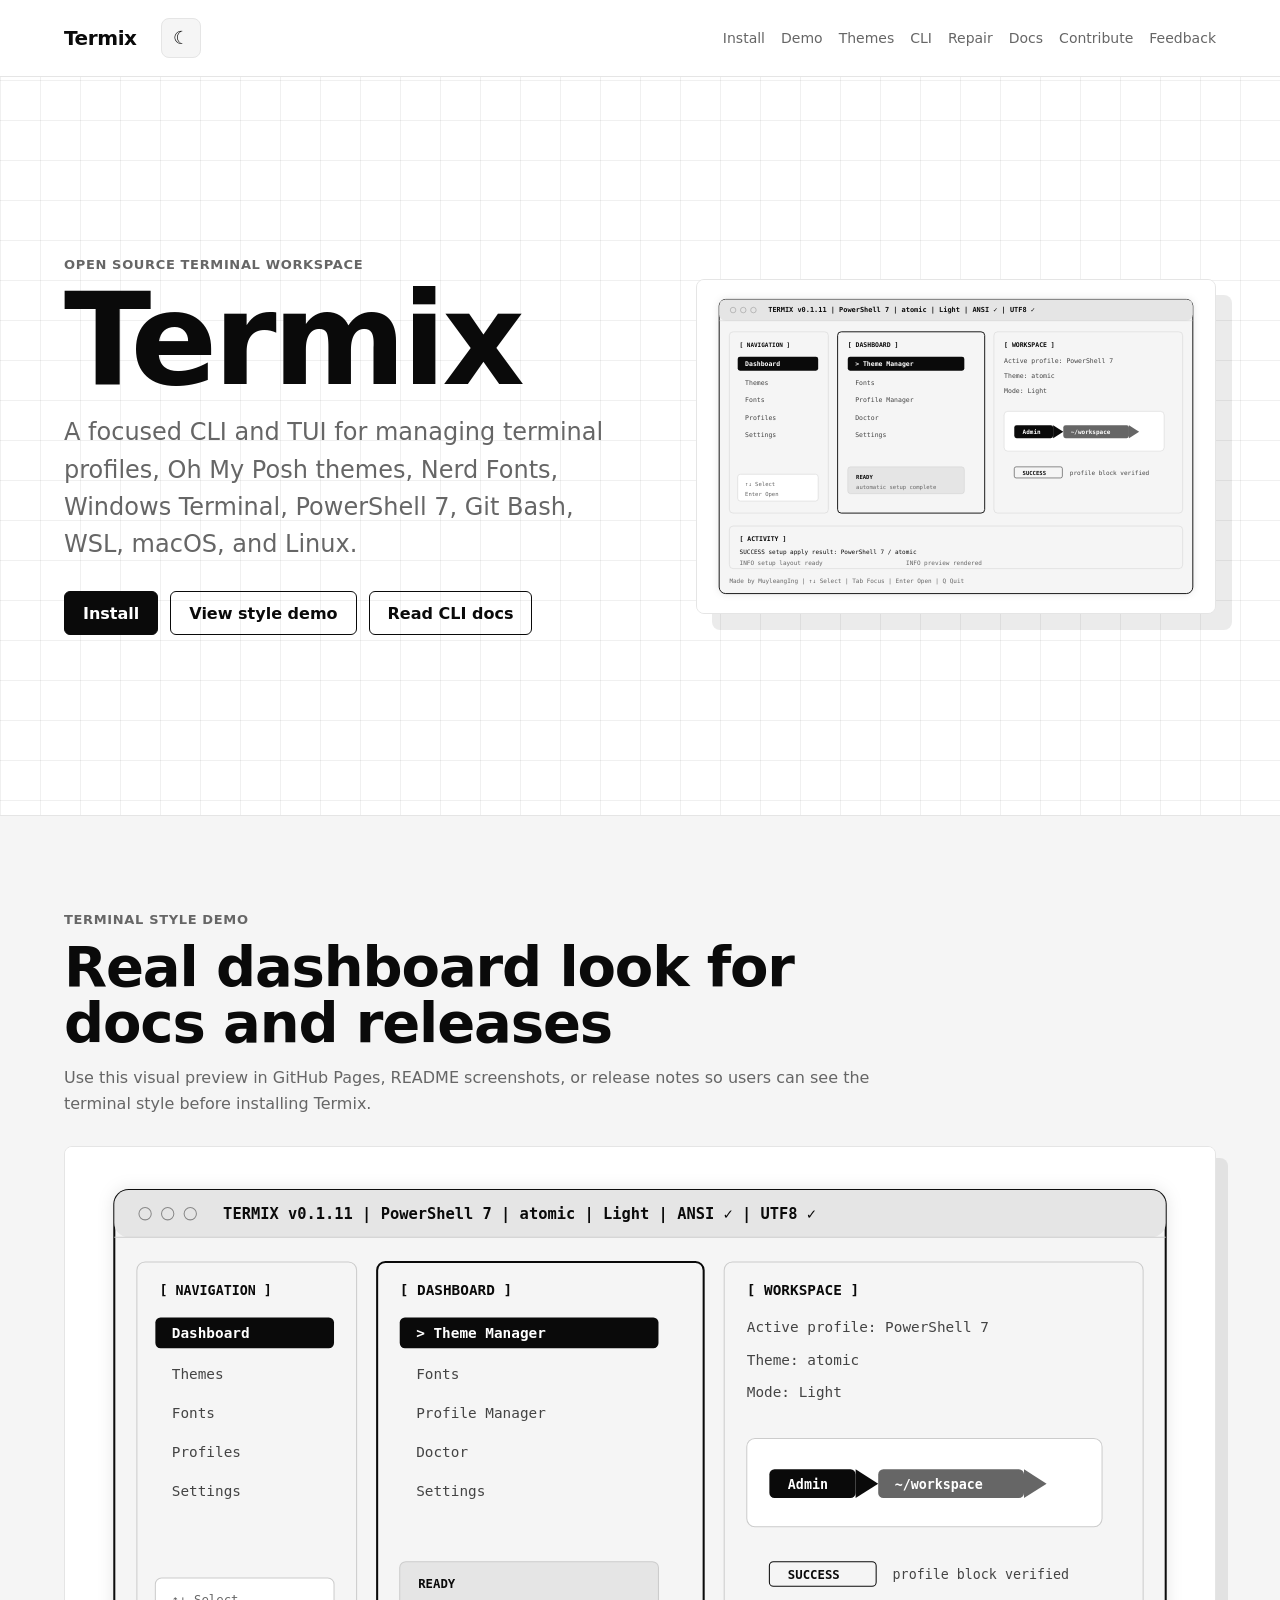
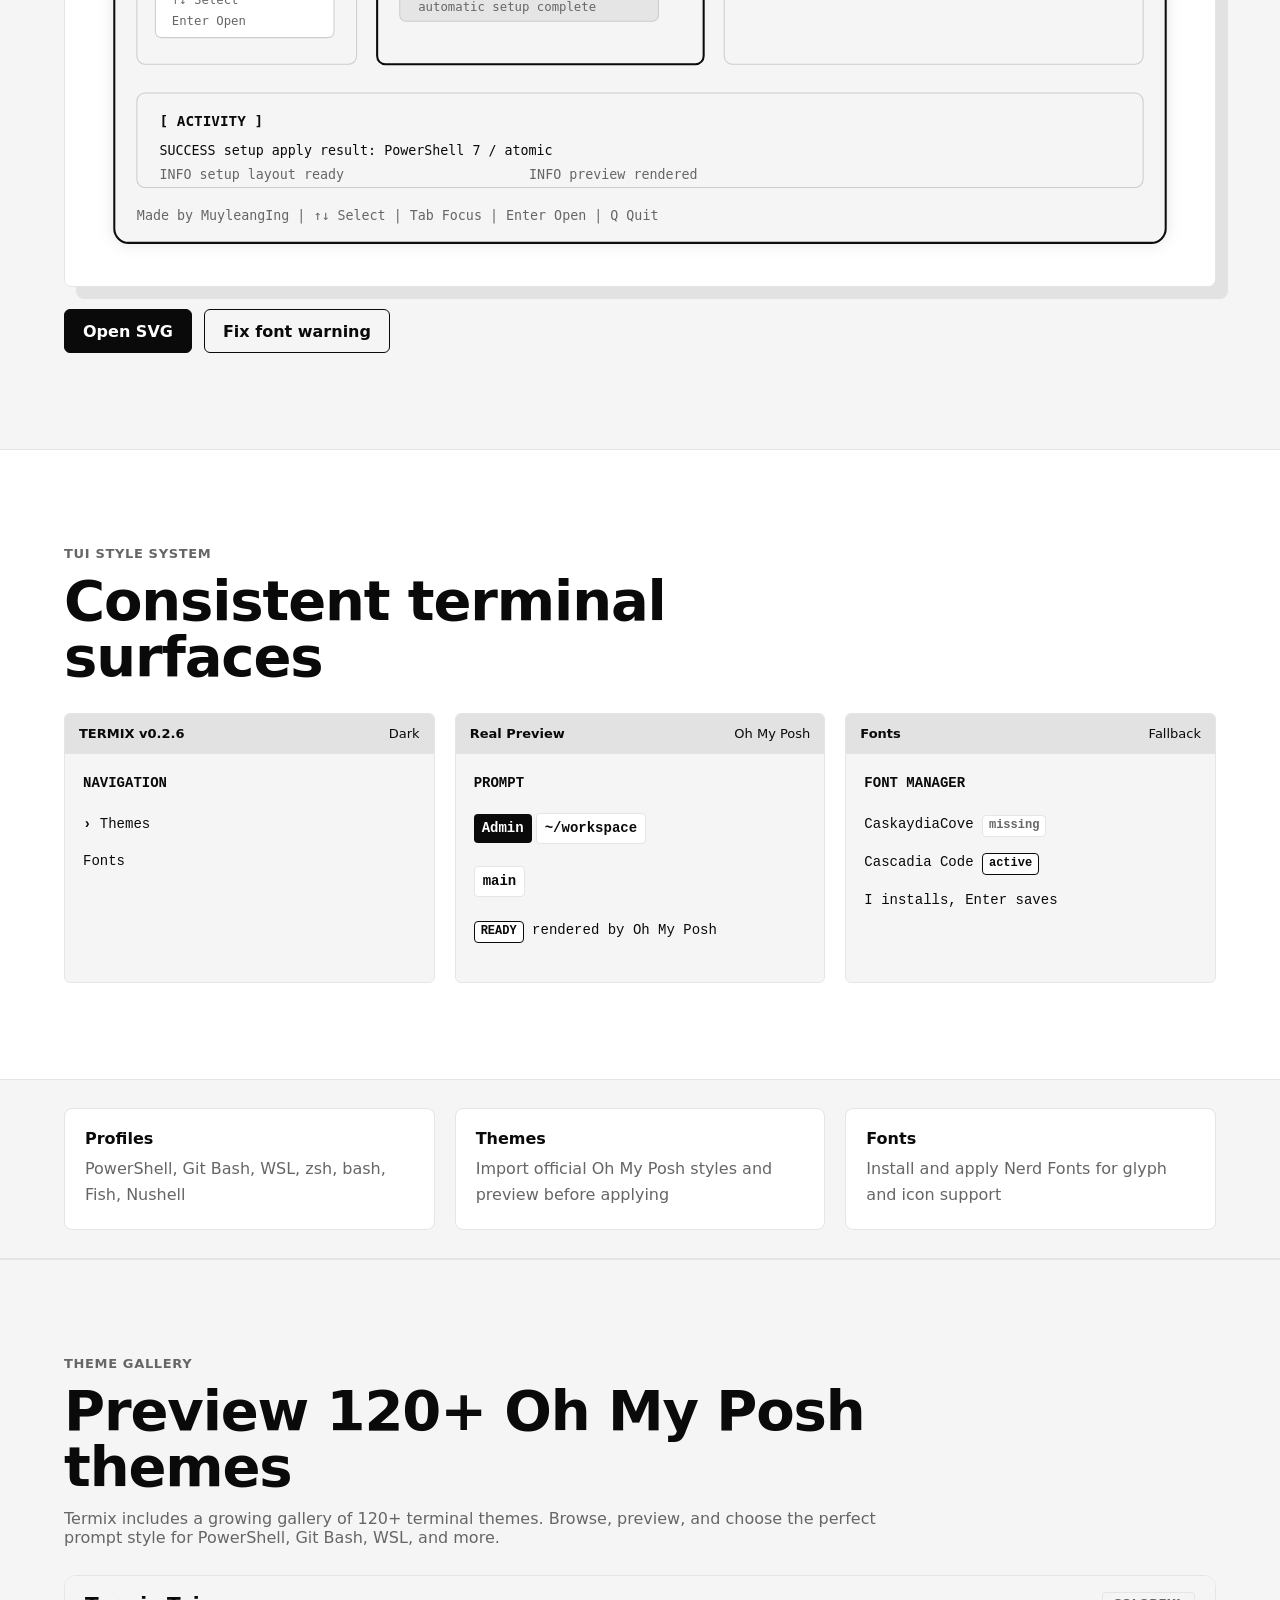
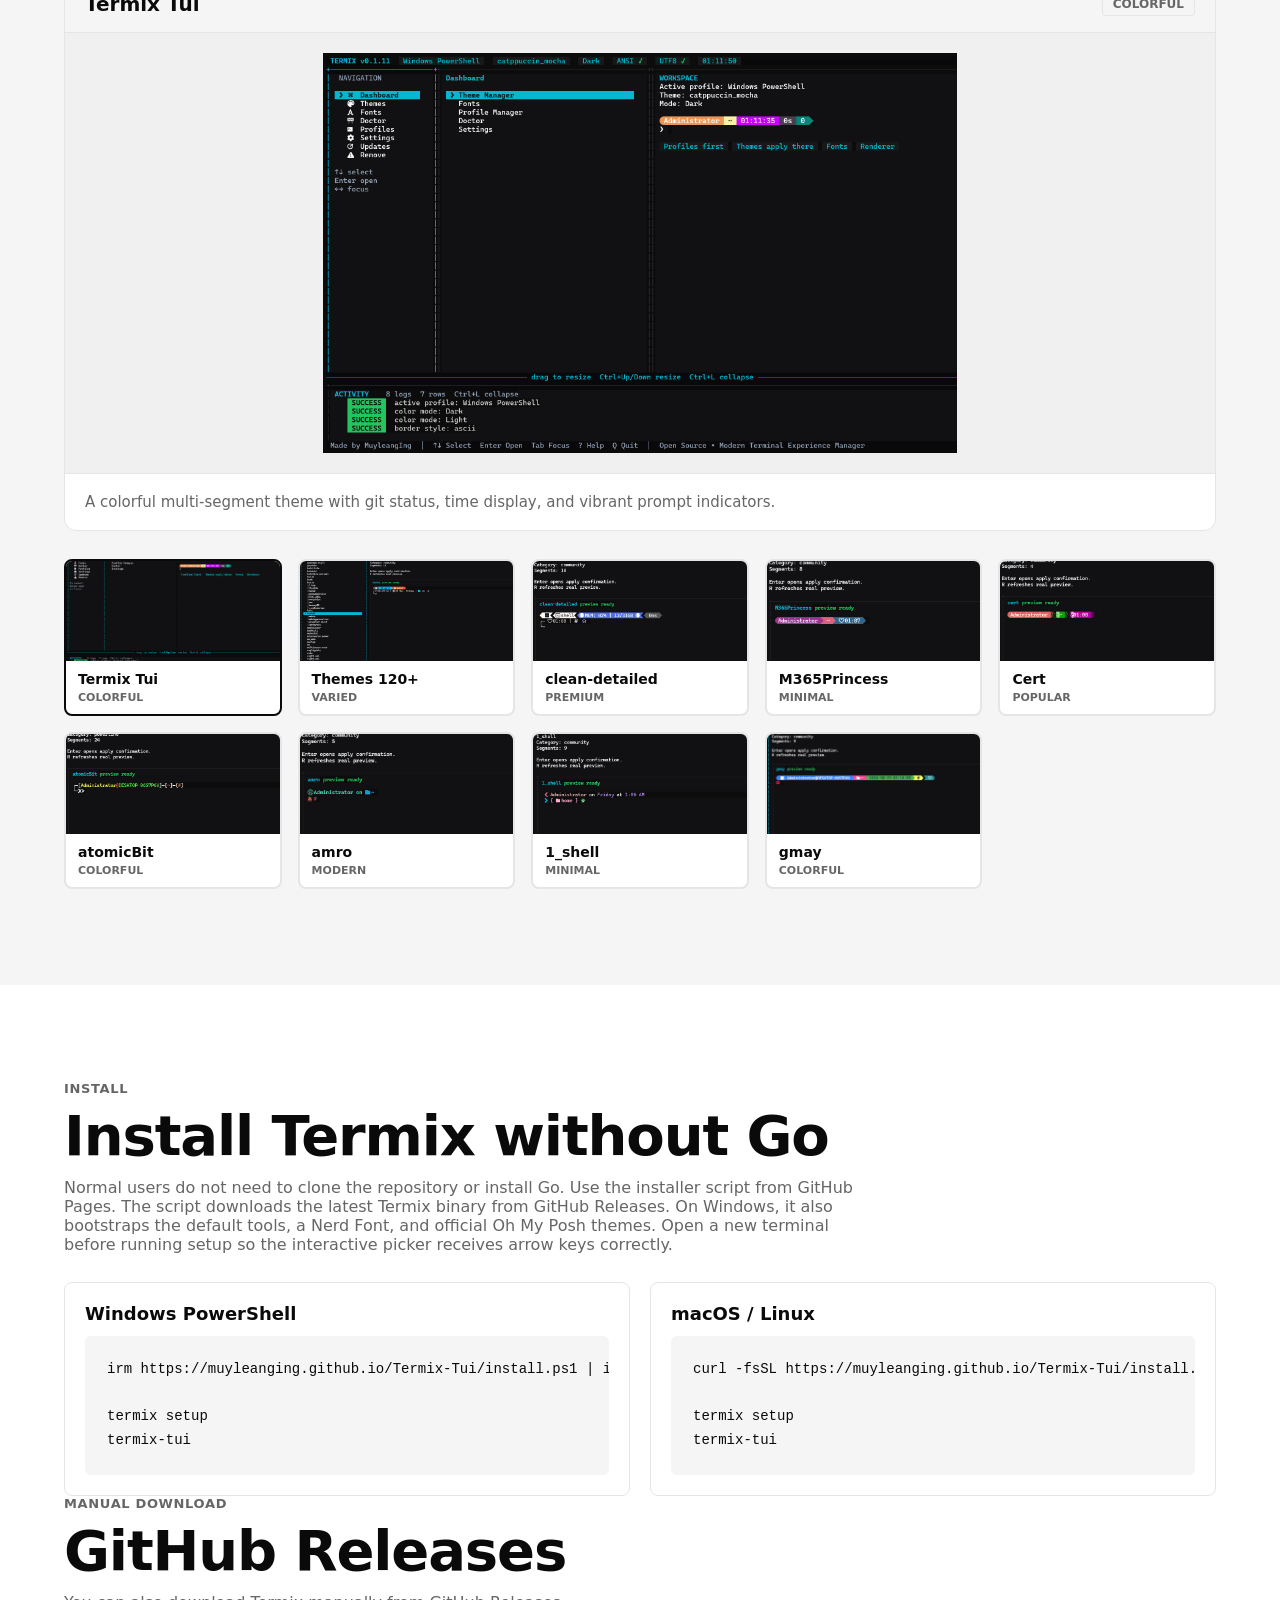
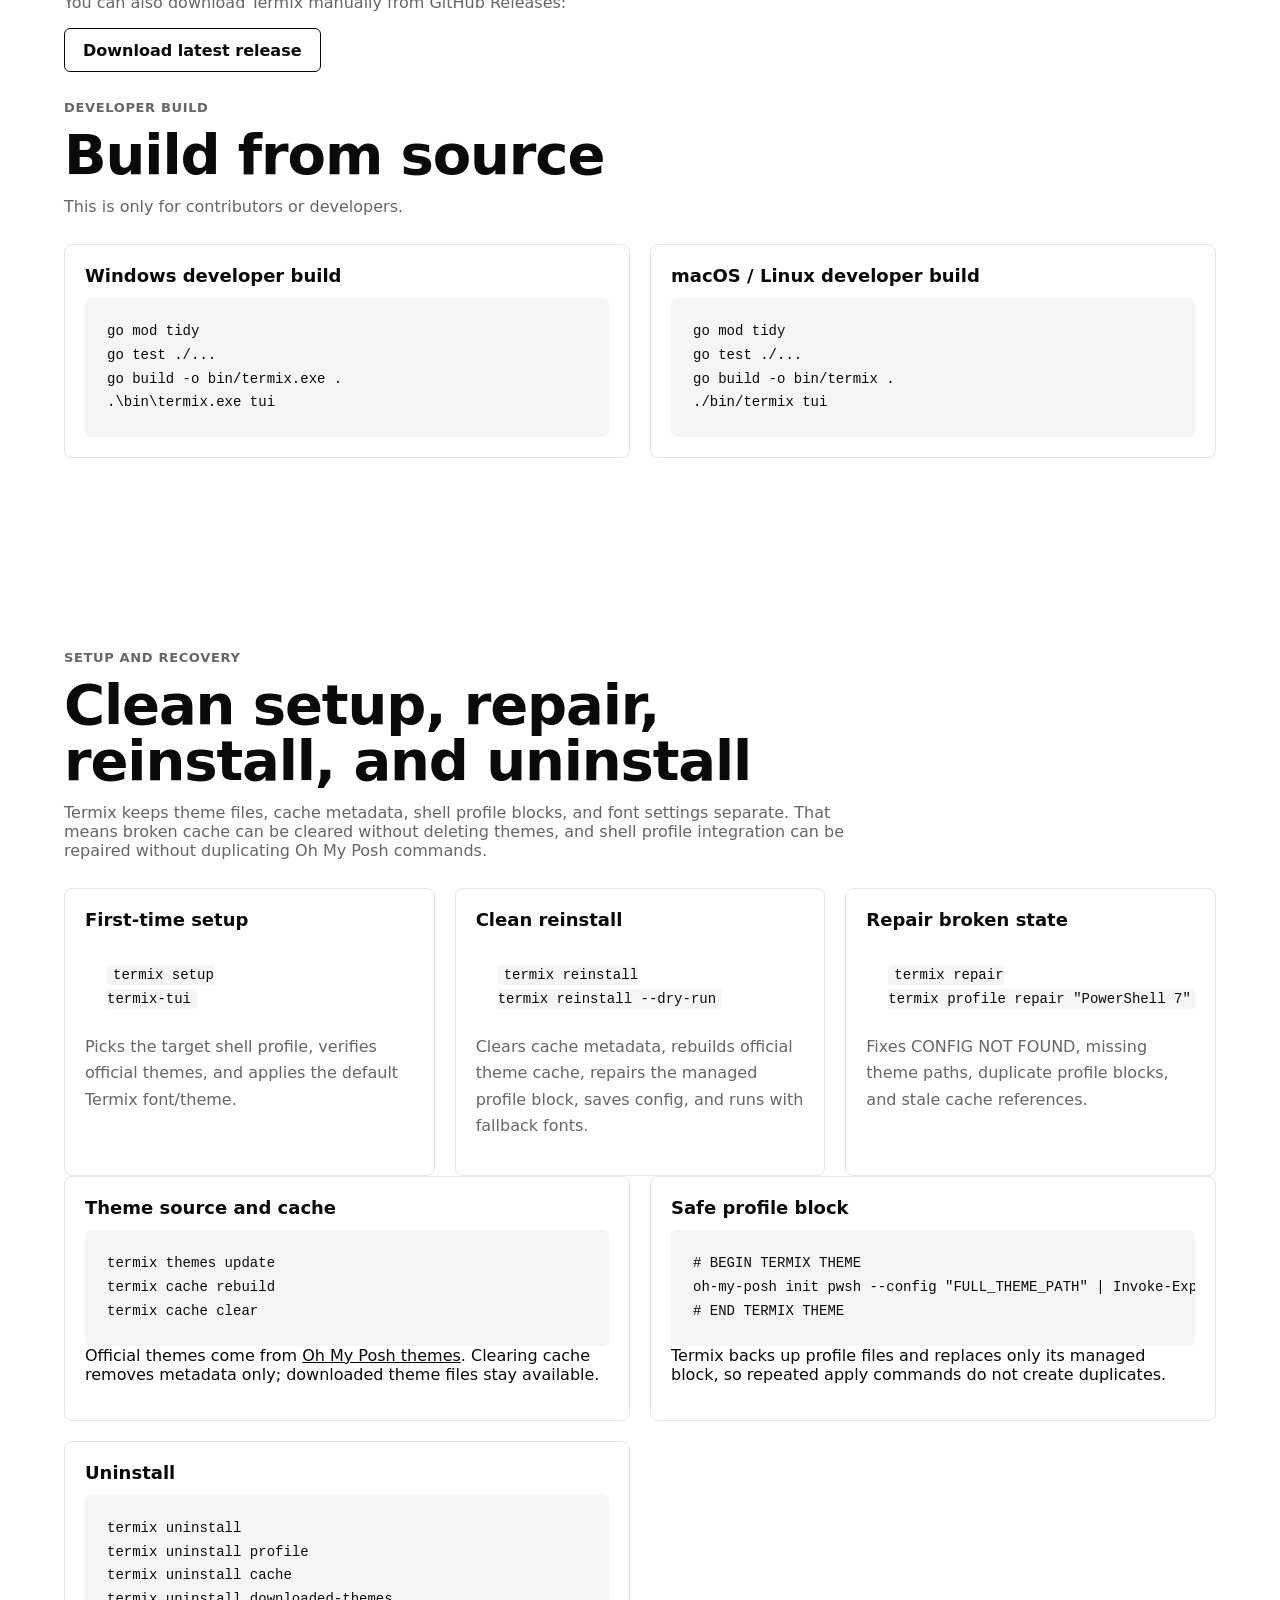
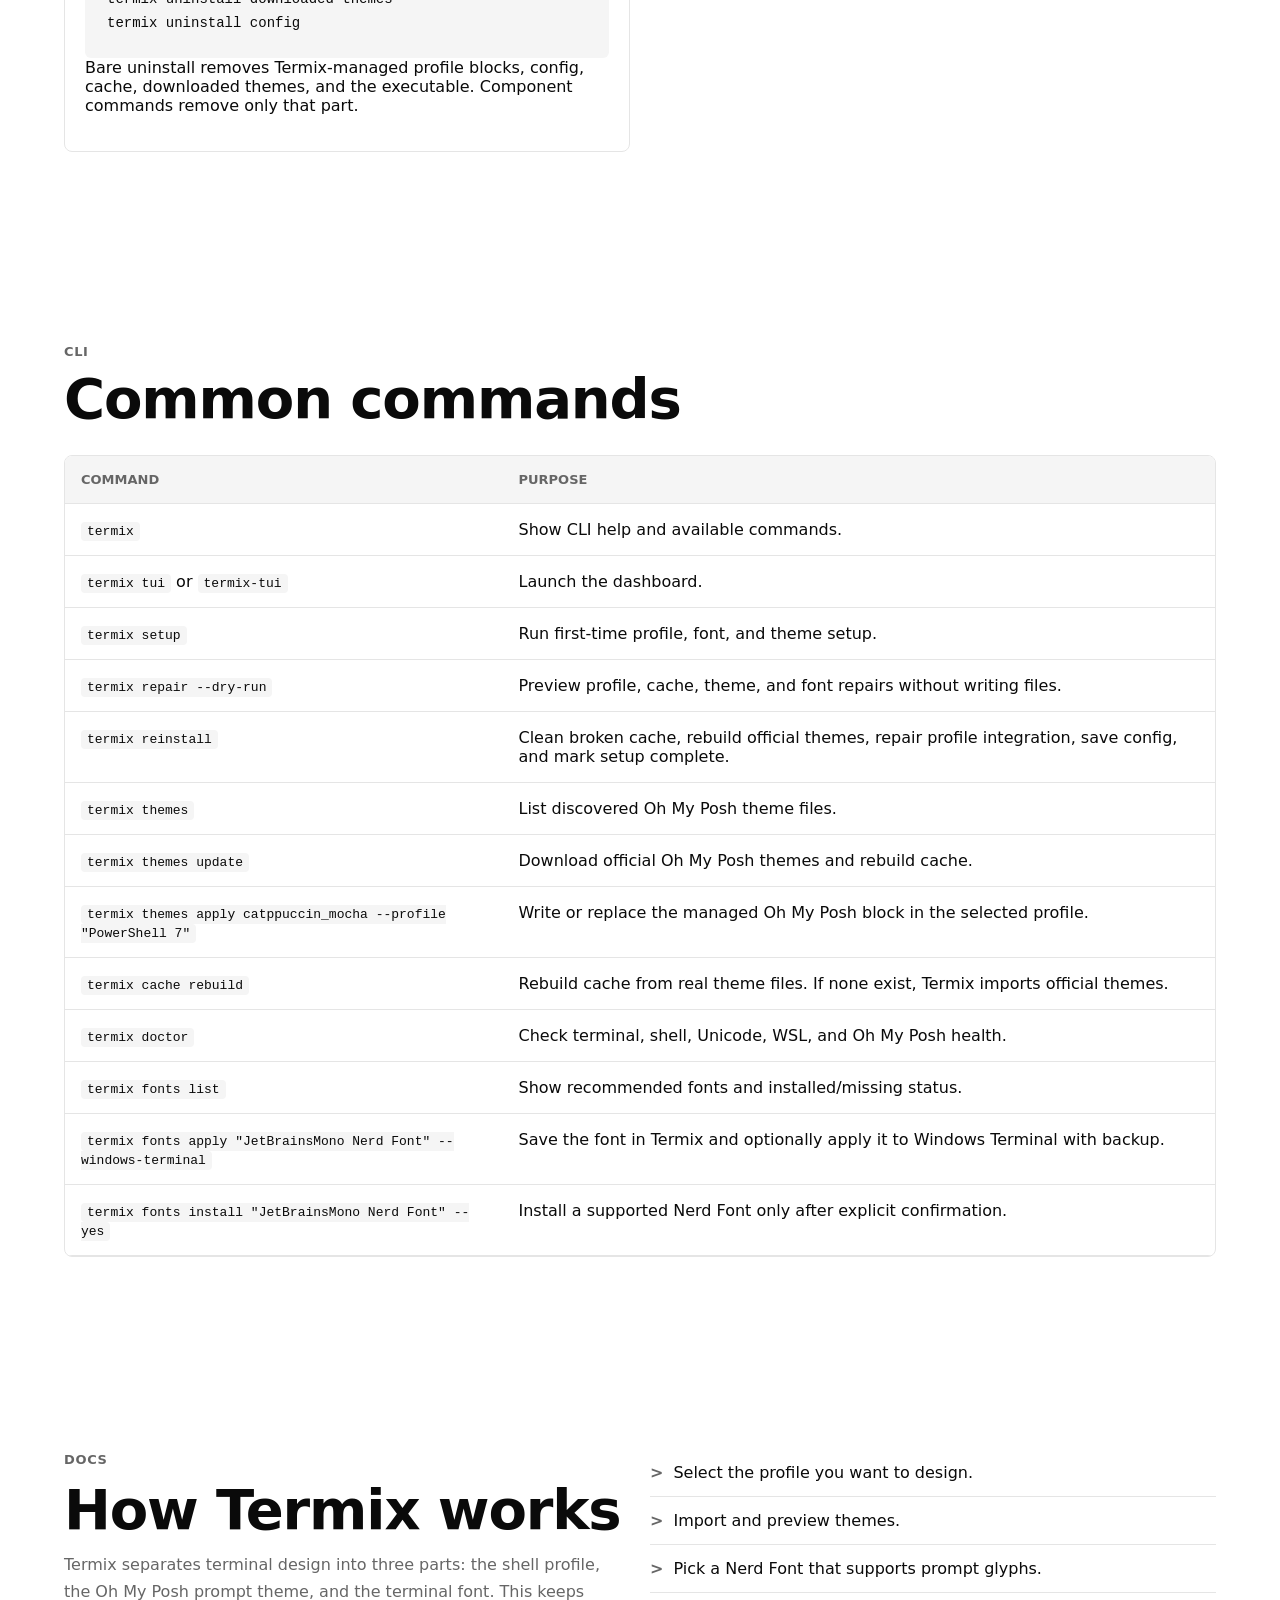
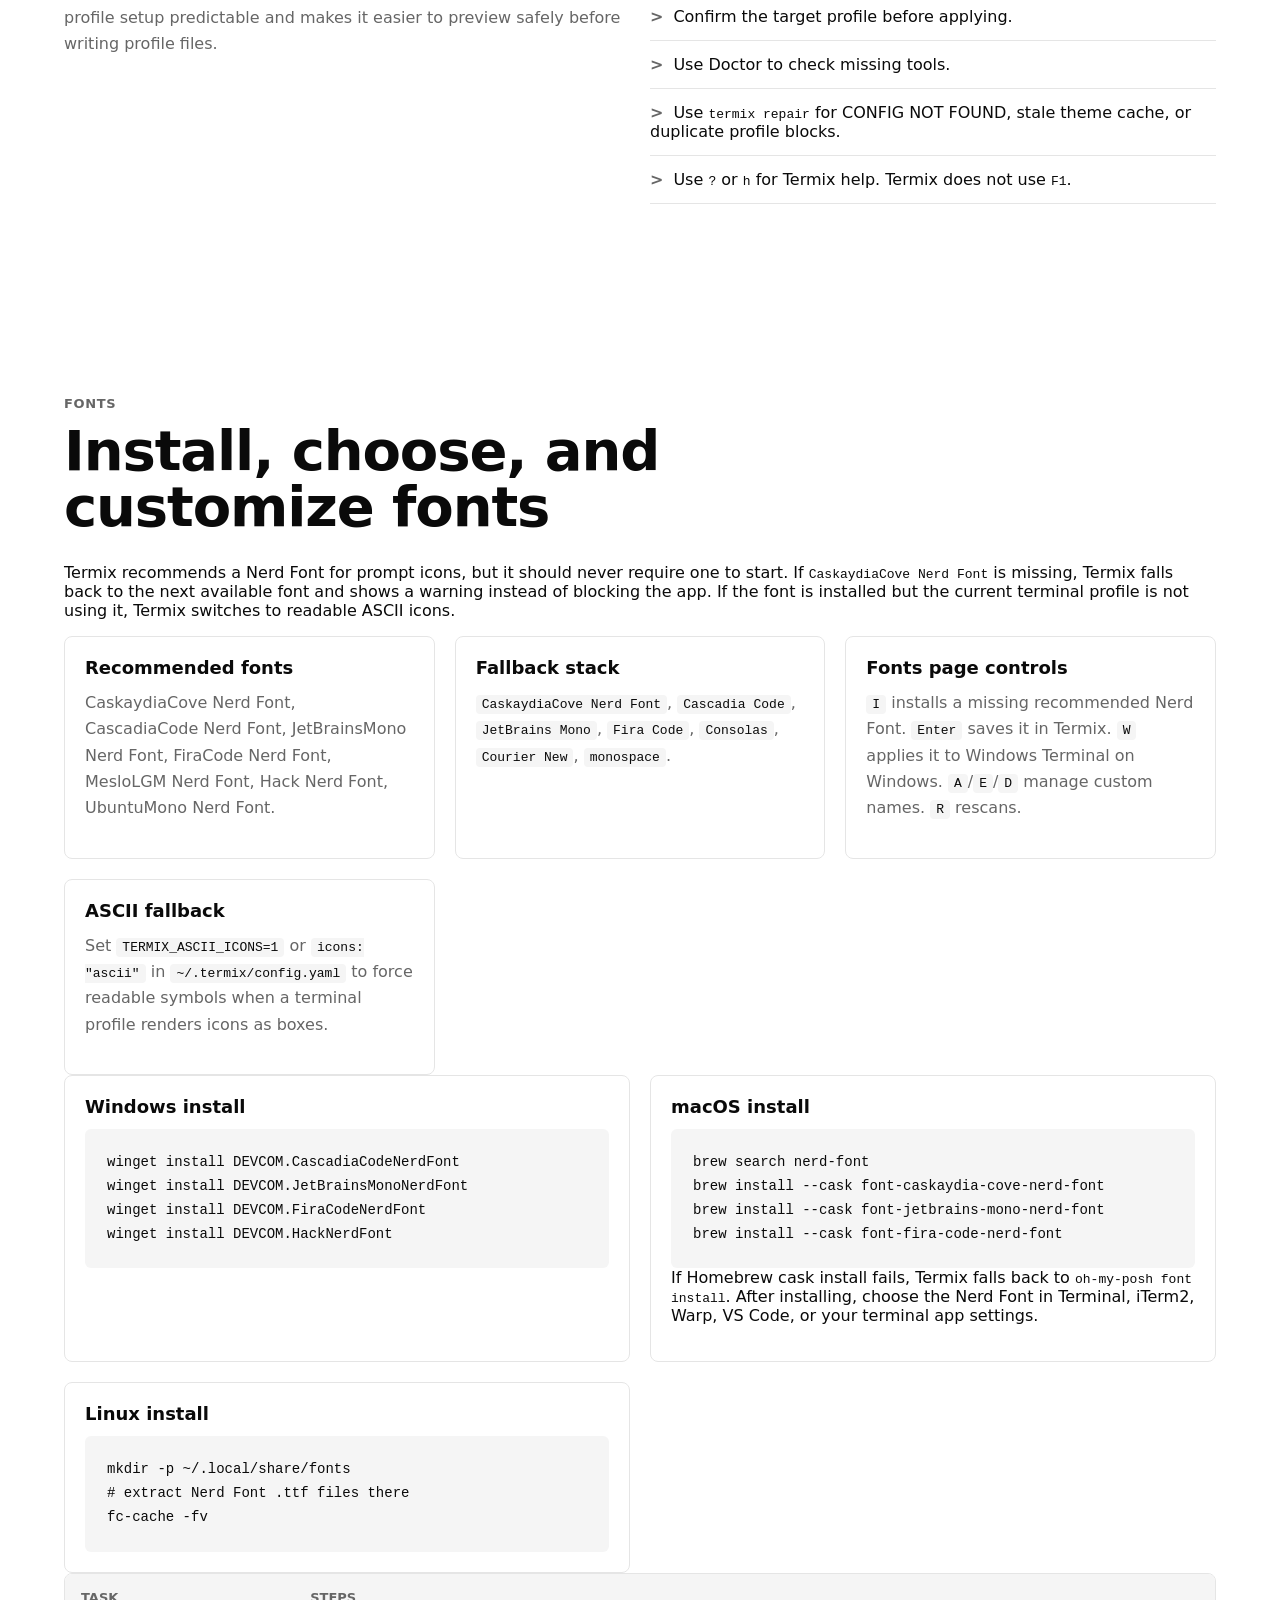
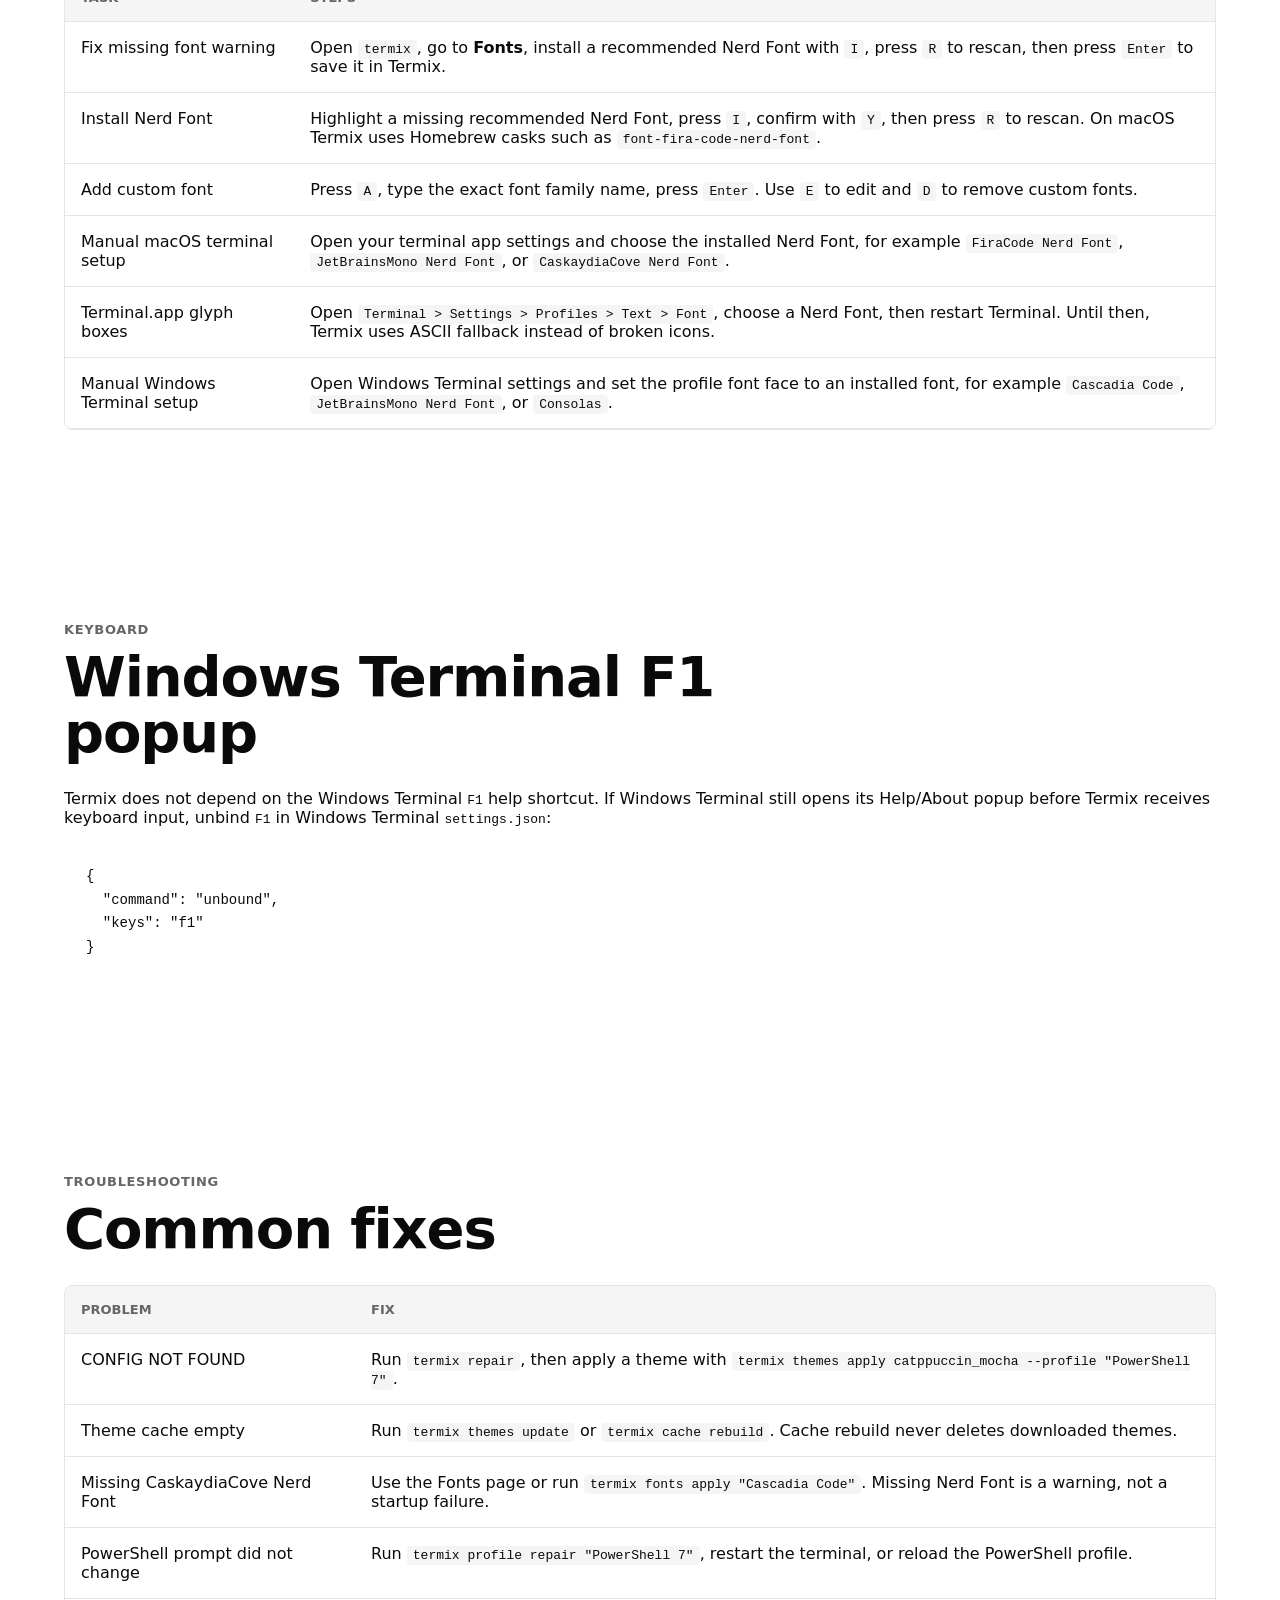
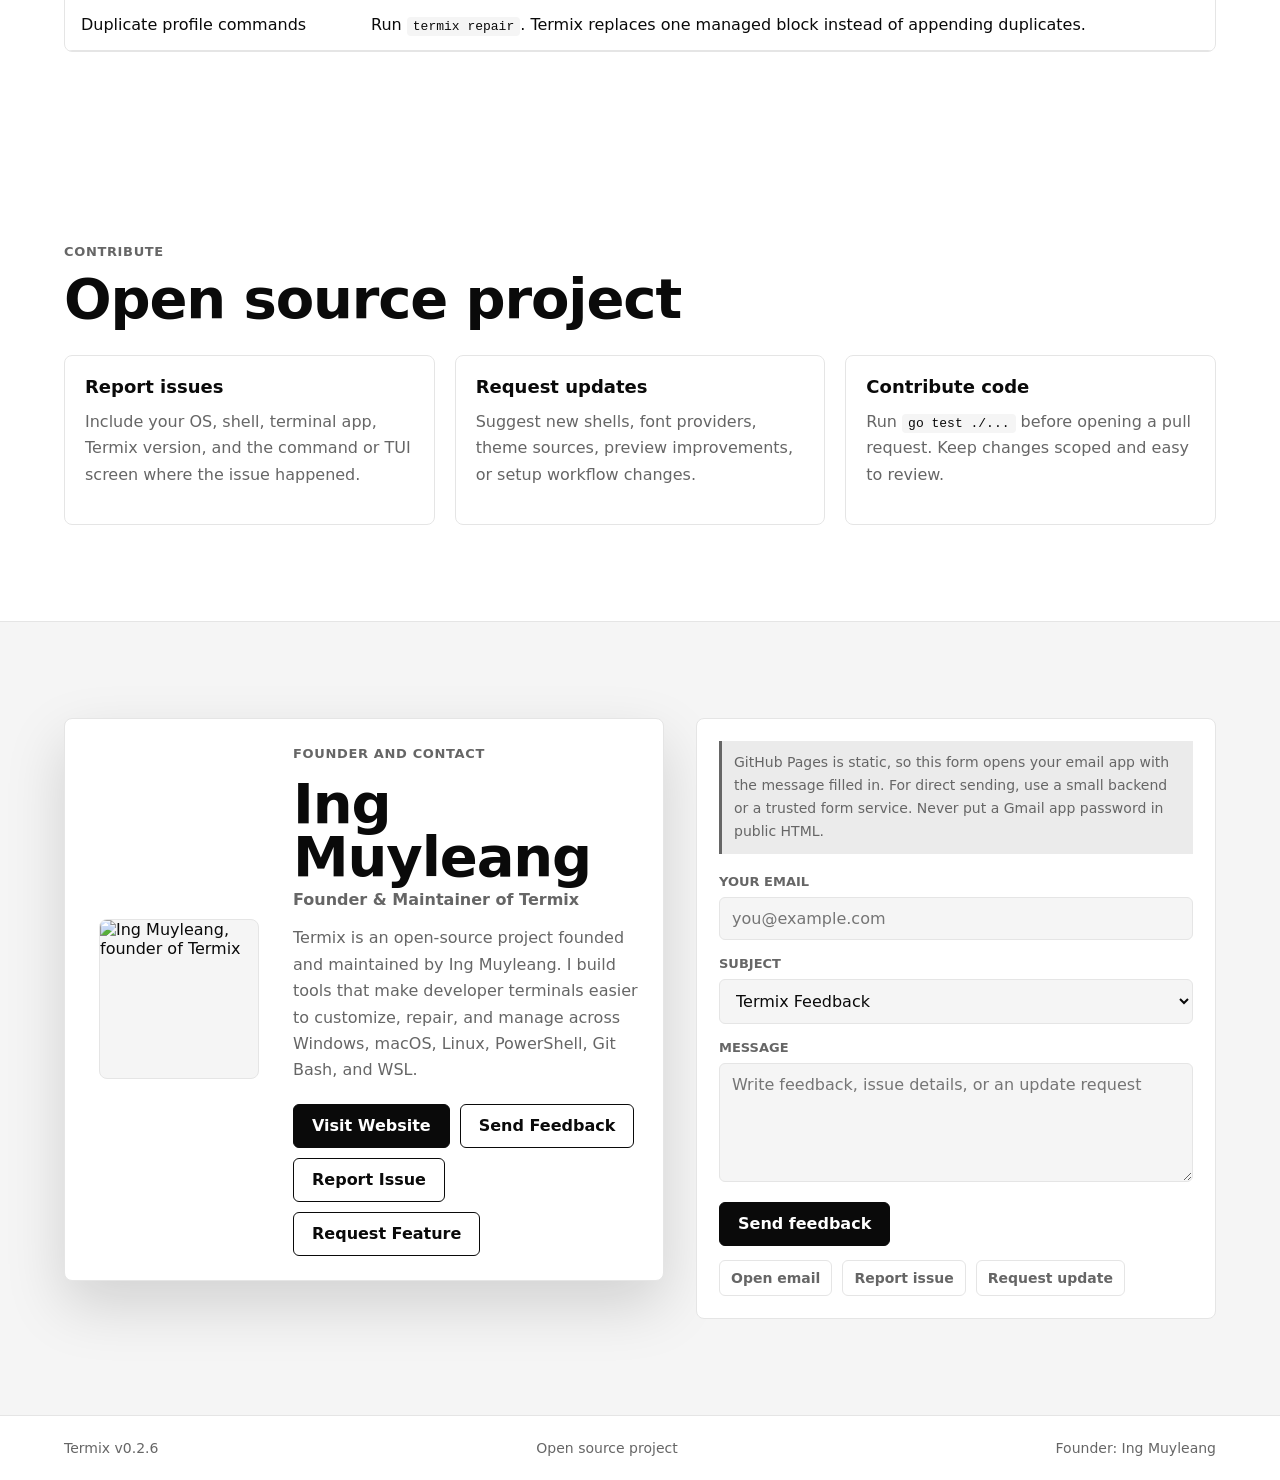
==== site/index.html @ ee575d52 "Add glyph fallback for macOS terminals" ====
<!doctype html>
<html lang="en">
  <head>
    <meta charset="utf-8" />
    <meta name="viewport" content="width=device-width, initial-scale=1" />

    <title>Termix - Terminal Theme Manager</title>
    <meta
      name="description"
      content="Termix is an open source terminal theme manager for Oh My Posh, Nerd Fonts, Windows Terminal, PowerShell, Git Bash, WSL, macOS, and Linux."
    />

    <!-- Favicon -->
    <link rel="icon" href="./assets/favicon.ico" sizes="any" />


    <!-- Open Graph / Facebook / Discord / LinkedIn thumbnail -->
    <meta property="og:type" content="website" />
    <meta property="og:title" content="Termix - Terminal Theme Manager" />
    <meta
      property="og:description"
      content="A modern terminal theme manager for Oh My Posh, Nerd Fonts, Windows Terminal, PowerShell, Git Bash, WSL, macOS, and Linux."
    />
    <meta property="og:url" content="https://muyleanging.github.io/Termix-Tui/" />
    <meta property="og:image" content="https://onhyewqcjmwup3zj.public.blob.vercel-storage.com/termix-thumbnail.png" />
    <meta property="og:image:secure_url" content="https://onhyewqcjmwup3zj.public.blob.vercel-storage.com/termix-thumbnail.png" />
    <meta property="og:image:type" content="image/png" />
    <meta property="og:image:width" content="1200" />
    <meta property="og:image:height" content="630" />
    <meta property="og:image:alt" content="Termix terminal theme manager preview" />

    <!-- Twitter / X thumbnail -->
    <meta name="twitter:card" content="summary_large_image" />
    <meta name="twitter:title" content="Termix - Terminal Theme Manager" />
    <meta
      name="twitter:description"
      content="A modern terminal theme manager for Oh My Posh, Nerd Fonts, Windows Terminal, PowerShell, Git Bash, WSL, macOS, and Linux."
    />
    <meta name="twitter:image" content="https://onhyewqcjmwup3zj.public.blob.vercel-storage.com/termix-thumbnail.png" />
    <meta name="twitter:image:alt" content="Termix terminal theme manager preview" />

    <link rel="stylesheet" href="./styles.css" />
  </head>
  <body>
    <header class="site-header">
      <div class="header-left">
        <a class="brand" href="#home">Termix</a>
        <button class="theme-toggle" id="themeToggle" type="button" aria-label="Toggle dark/light mode">
          <span class="icon-sun">&#9788;</span>
          <span class="icon-moon">&#9790;</span>
        </button>
      </div>
      <nav aria-label="Main navigation">
        <a href="#install">Install</a>
        <a href="#demo">Demo</a>
        <a href="#themes">Themes</a>
        <a href="#usage">CLI</a>
        <a href="#recovery">Repair</a>
        <a href="#docs">Docs</a>
        <a href="#contribute">Contribute</a>
        <a href="#feedback">Feedback</a>
      </nav>
    </header>

    <main>
      <section id="home" class="hero">
        <div class="hero-copy">
          <p class="eyebrow">Open source terminal workspace</p>
          <h1>Termix</h1>
          <p class="lede">
            A focused CLI and TUI for managing terminal profiles, Oh My Posh themes,
            Nerd Fonts, Windows Terminal, PowerShell 7, Git Bash, WSL, macOS, and Linux.
          </p>
          <div class="actions">
            <a class="button primary" href="#install">Install</a>
            <a class="button" href="#demo">View style demo</a>
            <a class="button" href="#usage">Read CLI docs</a>
          </div>
        </div>
        <a class="terminal-image-card" href="#demo" aria-label="Open terminal style demo">
          <img class="theme-aware-img" data-dark="./assets/termix-terminal-demo-dark.svg" data-light="./assets/termix-terminal-demo-light.svg" src="./assets/termix-terminal-demo-dark.svg" alt="Termix terminal dashboard style demo" />
        </a>
      </section>

      <section id="demo" class="section visual-demo">
        <div class="section-heading">
          <p class="eyebrow">Terminal style demo</p>
          <h2>Real dashboard look for docs and releases</h2>
          <p>
            Use this visual preview in GitHub Pages, README screenshots, or release notes so users can see
            the terminal style before installing Termix.
          </p>
        </div>
        <div class="demo-frame">
          <img class="theme-aware-img" data-dark="./assets/termix-terminal-demo-dark.svg" data-light="./assets/termix-terminal-demo-light.svg" src="./assets/termix-terminal-demo-dark.svg" alt="Termix terminal UI with theme preview, activity log, and footer" />
        </div>
        <div class="actions demo-actions">
          <a class="button primary" href="./assets/termix-terminal-demo.svg">Open SVG</a>
          <a class="button" href="#fonts">Fix font warning</a>
        </div>
      </section>

      <section class="section showcase">
        <div class="section-heading">
          <p class="eyebrow">TUI style system</p>
          <h2>Consistent terminal surfaces</h2>
        </div>
        <div class="showcase-grid">
          <article class="tui-panel dark-panel">
            <div class="tui-header"><strong>TERMIX v0.2.6</strong><span>Dark</span></div>
            <div class="tui-body">
              <p class="tui-title">Navigation</p>
              <p><span class="cursor">›</span> Themes</p>
              <p>  Fonts</p>
            </div>
          </article>
          <article class="tui-panel dark-panel">
            <div class="tui-header"><strong>Real Preview</strong><span>Oh My Posh</span></div>
            <div class="tui-body">
              <p class="tui-title">Prompt</p>
              <p><span class="prompt-block">Admin</span><span class="prompt-block outline">~/workspace</span></p>
              <p><span class="prompt-block outline">main</span></p>
              <p><span class="status success">READY</span> rendered by Oh My Posh</p>
            </div>
          </article>
          <article class="tui-panel dark-panel">
            <div class="tui-header"><strong>Fonts</strong><span>Fallback</span></div>
            <div class="tui-body">
              <p class="tui-title">Font Manager</p>
              <p>CaskaydiaCove <span class="status muted">missing</span></p>
              <p>Cascadia Code <span class="status success">active</span></p>
              <p>I installs, Enter saves</p>
            </div>
          </article>
        </div>
      </section>

      <section class="band">
        <div class="stat-grid">
          <div>
            <strong>Profiles</strong>
            <span>PowerShell, Git Bash, WSL, zsh, bash, Fish, Nushell</span>
          </div>
          <div>
            <strong>Themes</strong>
            <span>Import official Oh My Posh styles and preview before applying</span>
          </div>
          <div>
            <strong>Fonts</strong>
            <span>Install and apply Nerd Fonts for glyph and icon support</span>
          </div>
        </div>
      </section>

      <!-- THEMES GALLERY SECTION -->
      <section id="themes" class="section themes-section">
        <div class="section-heading">
  <p class="eyebrow">Theme Gallery</p>
  <h2>Preview 120+ Oh My Posh themes</h2>
  <p>
    Termix includes a growing gallery of 120+ terminal themes. Browse, preview,
    and choose the perfect prompt style for PowerShell, Git Bash, WSL, and more.
  </p>
</div>
        
        <!-- Large Preview Area -->
        <div class="theme-preview-large" id="themePreviewLarge">
          <div class="preview-header">
            <span class="preview-name" id="previewName">Select a theme</span>
            <span class="preview-category" id="previewCategory">-</span>
          </div>
          <div class="preview-image-wrap">
            <img id="previewImage" src="./assets/theme-gmay.png" alt="Theme preview" />
          </div>
          <p class="preview-description" id="previewDescription">Click a theme thumbnail below to see its full preview.</p>
        </div>

        <!-- Thumbnail Grid -->
        <div class="theme-thumbnails" id="themeThumbnails">
          <!-- Thumbnails are generated by JavaScript from the THEMES array -->
        </div>
      </section>

      <section id="install" class="section">
        <div class="section-heading">
          <p class="eyebrow">Install</p>
          <h2>Install Termix without Go</h2>
          <p>
            Normal users do not need to clone the repository or install Go.
            Use the installer script from GitHub Pages. The script downloads
            the latest Termix binary from GitHub Releases. On Windows, it also
            bootstraps the default tools, a Nerd Font, and official Oh My Posh
            themes. Open a new terminal before running setup so the
            interactive picker receives arrow keys correctly.
          </p>
        </div>
        <div class="code-grid">
          <article>
            <h3>Windows PowerShell</h3>
            <pre><code>irm https://muyleanging.github.io/Termix-Tui/install.ps1 | iex

termix setup
termix-tui</code></pre>
          </article>
          <article>
            <h3>macOS / Linux</h3>
            <pre><code>curl -fsSL https://muyleanging.github.io/Termix-Tui/install.sh | bash

termix setup
termix-tui</code></pre>
          </article>
        </div>
        <div class="section-heading">
          <p class="eyebrow">Manual download</p>
          <h2>GitHub Releases</h2>
          <p>
            You can also download Termix manually from GitHub Releases:
          </p>
          <p>
            <a class="button" href="https://github.com/MuyleangIng/Termix-Tui/releases/latest">
              Download latest release
            </a>
          </p>
        </div>
        <div class="section-heading">
          <p class="eyebrow">Developer build</p>
          <h2>Build from source</h2>
          <p>
            This is only for contributors or developers.
          </p>
        </div>
        <div class="code-grid">
          <article>
            <h3>Windows developer build</h3>
            <pre><code>go mod tidy
go test ./...
go build -o bin/termix.exe .
.\bin\termix.exe tui</code></pre>
          </article>
          <article>
            <h3>macOS / Linux developer build</h3>
            <pre><code>go mod tidy
go test ./...
go build -o bin/termix .
./bin/termix tui</code></pre>
          </article>
        </div>
      </section>

      <section id="recovery" class="section">
        <div class="section-heading">
          <p class="eyebrow">Setup and recovery</p>
          <h2>Clean setup, repair, reinstall, and uninstall</h2>
          <p>
            Termix keeps theme files, cache metadata, shell profile blocks, and font settings separate.
            That means broken cache can be cleared without deleting themes, and shell profile integration
            can be repaired without duplicating Oh My Posh commands.
          </p>
        </div>
        <div class="card-grid">
          <article class="plain-card">
            <h3>First-time setup</h3>
            <pre><code>termix setup
termix-tui</code></pre>
            <p>Picks the target shell profile, verifies official themes, and applies the default Termix font/theme.</p>
          </article>
          <article class="plain-card">
            <h3>Clean reinstall</h3>
            <pre><code>termix reinstall
termix reinstall --dry-run</code></pre>
            <p>Clears cache metadata, rebuilds official theme cache, repairs the managed profile block, saves config, and runs with fallback fonts.</p>
          </article>
          <article class="plain-card">
            <h3>Repair broken state</h3>
            <pre><code>termix repair
termix profile repair "PowerShell 7"</code></pre>
            <p>Fixes CONFIG NOT FOUND, missing theme paths, duplicate profile blocks, and stale cache references.</p>
          </article>
        </div>
        <div class="code-grid">
          <article>
            <h3>Theme source and cache</h3>
            <pre><code>termix themes update
termix cache rebuild
termix cache clear</code></pre>
            <p>
              Official themes come from
              <a href="https://github.com/JanDeDobbeleer/oh-my-posh/tree/main/themes">Oh My Posh themes</a>.
              Clearing cache removes metadata only; downloaded theme files stay available.
            </p>
          </article>
          <article>
            <h3>Safe profile block</h3>
            <pre><code># BEGIN TERMIX THEME
oh-my-posh init pwsh --config "FULL_THEME_PATH" | Invoke-Expression
# END TERMIX THEME</code></pre>
            <p>Termix backs up profile files and replaces only its managed block, so repeated apply commands do not create duplicates.</p>
          </article>
          <article>
            <h3>Uninstall</h3>
            <pre><code>termix uninstall
termix uninstall profile
termix uninstall cache
termix uninstall downloaded-themes
termix uninstall config</code></pre>
            <p>Bare uninstall removes Termix-managed profile blocks, config, cache, downloaded themes, and the executable. Component commands remove only that part.</p>
          </article>
        </div>
      </section>

      <section id="usage" class="section">
        <div class="section-heading">
          <p class="eyebrow">CLI</p>
          <h2>Common commands</h2>
        </div>
        <div class="table-wrap">
          <table>
            <thead>
              <tr>
                <th>Command</th>
                <th>Purpose</th>
              </tr>
            </thead>
            <tbody>
              <tr>
                <td><code>termix</code></td>
                <td>Show CLI help and available commands.</td>
              </tr>
              <tr>
                <td><code>termix tui</code> or <code>termix-tui</code></td>
                <td>Launch the dashboard.</td>
              </tr>
              <tr>
                <td><code>termix setup</code></td>
                <td>Run first-time profile, font, and theme setup.</td>
              </tr>
              <tr>
                <td><code>termix repair --dry-run</code></td>
                <td>Preview profile, cache, theme, and font repairs without writing files.</td>
              </tr>
              <tr>
                <td><code>termix reinstall</code></td>
                <td>Clean broken cache, rebuild official themes, repair profile integration, save config, and mark setup complete.</td>
              </tr>
              <tr>
                <td><code>termix themes</code></td>
                <td>List discovered Oh My Posh theme files.</td>
              </tr>
              <tr>
                <td><code>termix themes update</code></td>
                <td>Download official Oh My Posh themes and rebuild cache.</td>
              </tr>
              <tr>
                <td><code>termix themes apply catppuccin_mocha --profile "PowerShell 7"</code></td>
                <td>Write or replace the managed Oh My Posh block in the selected profile.</td>
              </tr>
              <tr>
                <td><code>termix cache rebuild</code></td>
                <td>Rebuild cache from real theme files. If none exist, Termix imports official themes.</td>
              </tr>
              <tr>
                <td><code>termix doctor</code></td>
                <td>Check terminal, shell, Unicode, WSL, and Oh My Posh health.</td>
              </tr>
              <tr>
                <td><code>termix fonts list</code></td>
                <td>Show recommended fonts and installed/missing status.</td>
              </tr>
              <tr>
                <td><code>termix fonts apply "JetBrainsMono Nerd Font" --windows-terminal</code></td>
                <td>Save the font in Termix and optionally apply it to Windows Terminal with backup.</td>
              </tr>
              <tr>
                <td><code>termix fonts install "JetBrainsMono Nerd Font" --yes</code></td>
                <td>Install a supported Nerd Font only after explicit confirmation.</td>
              </tr>
            </tbody>
          </table>
        </div>
      </section>

      <section id="docs" class="section split">
        <div>
          <p class="eyebrow">Docs</p>
          <h2>How Termix works</h2>
          <p>
            Termix separates terminal design into three parts: the shell profile,
            the Oh My Posh prompt theme, and the terminal font. This keeps profile
            setup predictable and makes it easier to preview safely before writing
            profile files.
          </p>
        </div>
        <ul class="check-list">
          <li>Select the profile you want to design.</li>
          <li>Import and preview themes.</li>
          <li>Pick a Nerd Font that supports prompt glyphs.</li>
          <li>Confirm the target profile before applying.</li>
          <li>Use Doctor to check missing tools.</li>
          <li>Use <code>termix repair</code> for CONFIG NOT FOUND, stale theme cache, or duplicate profile blocks.</li>
          <li>Use <code>?</code> or <code>h</code> for Termix help. Termix does not use <code>F1</code>.</li>
        </ul>
      </section>

      <section id="fonts" class="section">
        <div class="section-heading">
          <p class="eyebrow">Fonts</p>
          <h2>Install, choose, and customize fonts</h2>
        </div>
        <p>
          Termix recommends a Nerd Font for prompt icons, but it should never require one to start.
          If <code>CaskaydiaCove Nerd Font</code> is missing, Termix falls back to the next available
          font and shows a warning instead of blocking the app. If the font is installed but the
          current terminal profile is not using it, Termix switches to readable ASCII icons.
        </p>
        <div class="card-grid">
          <article class="plain-card">
            <h3>Recommended fonts</h3>
            <p>CaskaydiaCove Nerd Font, CascadiaCode Nerd Font, JetBrainsMono Nerd Font, FiraCode Nerd Font, MesloLGM Nerd Font, Hack Nerd Font, UbuntuMono Nerd Font.</p>
          </article>
          <article class="plain-card">
            <h3>Fallback stack</h3>
            <p><code>CaskaydiaCove Nerd Font</code>, <code>Cascadia Code</code>, <code>JetBrains Mono</code>, <code>Fira Code</code>, <code>Consolas</code>, <code>Courier New</code>, <code>monospace</code>.</p>
          </article>
          <article class="plain-card">
            <h3>Fonts page controls</h3>
            <p><code>I</code> installs a missing recommended Nerd Font. <code>Enter</code> saves it in Termix. <code>W</code> applies it to Windows Terminal on Windows. <code>A</code>/<code>E</code>/<code>D</code> manage custom names. <code>R</code> rescans.</p>
          </article>
          <article class="plain-card">
            <h3>ASCII fallback</h3>
            <p>Set <code>TERMIX_ASCII_ICONS=1</code> or <code>icons: "ascii"</code> in <code>~/.termix/config.yaml</code> to force readable symbols when a terminal profile renders icons as boxes.</p>
          </article>
        </div>
        <div class="code-grid">
          <article>
            <h3>Windows install</h3>
            <pre><code>winget install DEVCOM.CascadiaCodeNerdFont
winget install DEVCOM.JetBrainsMonoNerdFont
winget install DEVCOM.FiraCodeNerdFont
winget install DEVCOM.HackNerdFont</code></pre>
          </article>
          <article>
            <h3>macOS install</h3>
            <pre><code>brew search nerd-font
brew install --cask font-caskaydia-cove-nerd-font
brew install --cask font-jetbrains-mono-nerd-font
brew install --cask font-fira-code-nerd-font</code></pre>
            <p>If Homebrew cask install fails, Termix falls back to <code>oh-my-posh font install</code>. After installing, choose the Nerd Font in Terminal, iTerm2, Warp, VS Code, or your terminal app settings.</p>
          </article>
          <article>
            <h3>Linux install</h3>
            <pre><code>mkdir -p ~/.local/share/fonts
# extract Nerd Font .ttf files there
fc-cache -fv</code></pre>
          </article>
        </div>
        <div class="table-wrap">
          <table>
            <thead>
              <tr>
                <th>Task</th>
                <th>Steps</th>
              </tr>
            </thead>
            <tbody>
              <tr>
                <td>Fix missing font warning</td>
                <td>Open <code>termix</code>, go to <strong>Fonts</strong>, install a recommended Nerd Font with <code>I</code>, press <code>R</code> to rescan, then press <code>Enter</code> to save it in Termix.</td>
              </tr>
              <tr>
                <td>Install Nerd Font</td>
                <td>Highlight a missing recommended Nerd Font, press <code>I</code>, confirm with <code>Y</code>, then press <code>R</code> to rescan. On macOS Termix uses Homebrew casks such as <code>font-fira-code-nerd-font</code>.</td>
              </tr>
              <tr>
                <td>Add custom font</td>
                <td>Press <code>A</code>, type the exact font family name, press <code>Enter</code>. Use <code>E</code> to edit and <code>D</code> to remove custom fonts.</td>
              </tr>
              <tr>
                <td>Manual macOS terminal setup</td>
                <td>Open your terminal app settings and choose the installed Nerd Font, for example <code>FiraCode Nerd Font</code>, <code>JetBrainsMono Nerd Font</code>, or <code>CaskaydiaCove Nerd Font</code>.</td>
              </tr>
              <tr>
                <td>Terminal.app glyph boxes</td>
                <td>Open <code>Terminal > Settings > Profiles > Text > Font</code>, choose a Nerd Font, then restart Terminal. Until then, Termix uses ASCII fallback instead of broken icons.</td>
              </tr>
              <tr>
                <td>Manual Windows Terminal setup</td>
                <td>Open Windows Terminal settings and set the profile font face to an installed font, for example <code>Cascadia Code</code>, <code>JetBrainsMono Nerd Font</code>, or <code>Consolas</code>.</td>
              </tr>
            </tbody>
          </table>
        </div>
      </section>

      <section class="section">
        <div class="section-heading">
          <p class="eyebrow">Keyboard</p>
          <h2>Windows Terminal F1 popup</h2>
        </div>
        <p>
          Termix does not depend on the Windows Terminal <code>F1</code> help shortcut.
          If Windows Terminal still opens its Help/About popup before Termix receives
          keyboard input, unbind <code>F1</code> in Windows Terminal <code>settings.json</code>:
        </p>
        <pre><code>{
  "command": "unbound",
  "keys": "f1"
}</code></pre>
      </section>

      <section class="section">
        <div class="section-heading">
          <p class="eyebrow">Troubleshooting</p>
          <h2>Common fixes</h2>
        </div>
        <div class="table-wrap">
          <table>
            <thead>
              <tr>
                <th>Problem</th>
                <th>Fix</th>
              </tr>
            </thead>
            <tbody>
              <tr>
                <td>CONFIG NOT FOUND</td>
                <td>Run <code>termix repair</code>, then apply a theme with <code>termix themes apply catppuccin_mocha --profile "PowerShell 7"</code>.</td>
              </tr>
              <tr>
                <td>Theme cache empty</td>
                <td>Run <code>termix themes update</code> or <code>termix cache rebuild</code>. Cache rebuild never deletes downloaded themes.</td>
              </tr>
              <tr>
                <td>Missing CaskaydiaCove Nerd Font</td>
                <td>Use the Fonts page or run <code>termix fonts apply "Cascadia Code"</code>. Missing Nerd Font is a warning, not a startup failure.</td>
              </tr>
              <tr>
                <td>PowerShell prompt did not change</td>
                <td>Run <code>termix profile repair "PowerShell 7"</code>, restart the terminal, or reload the PowerShell profile.</td>
              </tr>
              <tr>
                <td>Duplicate profile commands</td>
                <td>Run <code>termix repair</code>. Termix replaces one managed block instead of appending duplicates.</td>
              </tr>
            </tbody>
          </table>
        </div>
      </section>

      <section id="contribute" class="section">
        <div class="section-heading">
          <p class="eyebrow">Contribute</p>
          <h2>Open source project</h2>
        </div>
        <div class="card-grid">
          <article class="plain-card">
            <h3>Report issues</h3>
            <p>Include your OS, shell, terminal app, Termix version, and the command or TUI screen where the issue happened.</p>
          </article>
          <article class="plain-card">
            <h3>Request updates</h3>
            <p>Suggest new shells, font providers, theme sources, preview improvements, or setup workflow changes.</p>
          </article>
          <article class="plain-card">
            <h3>Contribute code</h3>
            <p>Run <code>go test ./...</code> before opening a pull request. Keep changes scoped and easy to review.</p>
          </article>
        </div>
      </section>

      <section id="feedback" class="section feedback founder-section">
        <div class="founder-card">
          <div class="founder-avatar-wrap">
            <img
              class="founder-avatar"
              src="https://muyleanging.com/_next/image?url=%2Fmuyleanging.jpg&amp;w=640&amp;q=75"
              alt="Ing Muyleang, founder of Termix"
              loading="lazy"
            />
          </div>
          <div class="founder-info">
            <p class="eyebrow">Founder and contact</p>
            <h2>Ing Muyleang</h2>
            <p class="founder-role">Founder &amp; Maintainer of Termix</p>
            <p>
              Termix is an open-source project founded and maintained by Ing Muyleang.
              I build tools that make developer terminals easier to customize, repair,
              and manage across Windows, macOS, Linux, PowerShell, Git Bash, and WSL.
            </p>
            <div class="founder-actions">
              <a class="button primary" href="https://muyleanging.com" target="_blank" rel="noopener">Visit Website</a>
              <a class="button" href="mailto:muyleanging@gmail.com?subject=Termix%20Feedback">Send Feedback</a>
              <a class="button" href="https://github.com/MuyleangIng/Termix-Tui/issues/new?template=bug_report.md" target="_blank" rel="noopener">Report Issue</a>
              <a class="button" href="https://github.com/MuyleangIng/Termix-Tui/issues/new?template=feature_request.md" target="_blank" rel="noopener">Request Feature</a>
            </div>
          </div>
        </div>
        <form class="feedback-form" id="feedbackForm">
          <p class="form-note">
            GitHub Pages is static, so this form opens your email app with the message filled in.
            For direct sending, use a small backend or a trusted form service. Never put a Gmail app password in public HTML.
          </p>
          <label for="email">Your email</label>
          <input id="email" name="email" type="email" placeholder="you@example.com" />
          <label for="subject">Subject</label>
          <select id="subject" name="subject">
            <option>Termix Feedback</option>
            <option>Termix Issue</option>
            <option>Termix Update Request</option>
          </select>
          <label for="message">Message</label>
          <textarea id="message" name="message" rows="5" placeholder="Write feedback, issue details, or an update request"></textarea>
          <button type="submit">Send feedback</button>
          <div class="feedback-actions">
            <a href="mailto:muyleanging@gmail.com?subject=Termix%20Feedback">Open email</a>
            <a href="https://github.com/MuyleangIng/Termix-Tui/issues/new?template=bug_report.md">Report issue</a>
            <a href="https://github.com/MuyleangIng/Termix-Tui/issues/new?template=feature_request.md">Request update</a>
          </div>
        </form>
      </section>
    </main>

    <footer class="site-footer">
      <span>Termix v0.2.6</span>
      <span>Open source project</span>
      <span>Founder: Ing Muyleang</span>
    </footer>

    <script>
      // ============================================================
      // THEMES ARRAY - Easy to add/edit themes!
      // Each theme can have separate dark and light mode images:
      //   imageDark: "./assets/theme-name-dark.png"
      //   imageLight: "./assets/theme-name-light.png"
      // Or use a single image for both:
      //   image: "./assets/theme-name.png"
      // ============================================================
      const THEMES = [
        {
          name: "Termix Tui",
          category: "colorful",
          imageDark: "./assets/termix-tui.png",
          imageLight: "./assets/termix-tui.png",
          description: "A colorful multi-segment theme with git status, time display, and vibrant prompt indicators."
        },
        {
          name: "Themes 120+",
          category: "varied",
          imageDark: "./assets/themes.png",
          imageLight: "./assets/themes.png",
          description: "A large collection of 120+ themes from the official Oh My Posh repository. Something for everyone!"
        },
        {
          name: "clean-detailed",
          category: "premium",
          imageDark: "./assets/theme-clean-detailed.png",
          imageLight: "./assets/theme-clean-detailed.png",
          description: "Premium theme with shell indicator, memory usage, disk space, and execution time in a sleek status bar."
        },
        {
          name: "M365Princess",
          category: "minimal",
          imageDark: "./assets/theme-m365princess.png",
          imageLight: "./assets/theme-m365princess.png",
          description: "Minimal pastel theme with heart icon and soft colors. Perfect for a gentle terminal aesthetic."
        },
        {
          name: "Cert",
          category: "popular",
          imageDark: "./assets/theme-cert.png",
          imageLight: "./assets/theme-cert.png",
          description: "Popular retro-inspired theme with warm orange and green tones. Classic developer favorite."
        },
        {
          name: "atomicBit",
          category: "colorful",
          imageDark: "./assets/theme-atomicBit.png",
          imageLight: "./assets/theme-atomicBit.png",
          description: "A vibrant theme with a unique atomic symbol and bright color palette. Adds energy to your terminal!"
        },
        {
          name: "amro",
          category: "modern",
          imageDark: "./assets/theme-amro.png",
          imageLight: "./assets/theme-amro.png",
          description: "A sleek dark theme with green accents and a modern prompt design. Great for night coding sessions."
        },
        {
          name: "1_shell",
          category: "minimal",
          imageDark: "./assets/theme-1_shell.png",
          imageLight: "./assets/theme-1_shell.png",
          description: "Minimal monochrome theme with a simple shell icon and clean prompt. Focus on the essentials with this understated design."
        },
        {
          name: "gmay",
          category: "colorful",
          imageDark: "./assets/theme-gmay.png",
          imageLight: "./assets/theme-gmay.png",
          description: "A colorful theme with a cute cat icon and playful color scheme. Brings fun vibes to your terminal!"
        }
        // Add more themes here! Example with separate dark/light images:
        // {
        //   name: "catppuccin_mocha",
        //   category: "dark",
        //   imageDark: "./assets/theme-catppuccin-dark.png",
        //   imageLight: "./assets/theme-catppuccin-light.png",
        //   description: "Soothing pastel theme for late-night coding sessions."
        // }
      ];

      // ============================================================
      // Theme Gallery Logic
      // ============================================================
      const thumbnailsContainer = document.getElementById("themeThumbnails");
      const previewImage = document.getElementById("previewImage");
      const previewName = document.getElementById("previewName");
      const previewCategory = document.getElementById("previewCategory");
      const previewDescription = document.getElementById("previewDescription");

      let activeThumb = null;
      let currentTheme = null;

      function getThemeImage(theme) {
        const isLight = document.documentElement.getAttribute("data-theme") === "light";
        if (theme.imageDark && theme.imageLight) {
          return isLight ? theme.imageLight : theme.imageDark;
        }
        return theme.image || theme.imageDark || theme.imageLight;
      }

      function selectTheme(theme, thumbEl) {
        currentTheme = theme;
        
        // Update large preview
        previewImage.src = getThemeImage(theme);
        previewImage.alt = theme.name + " theme preview";
        previewName.textContent = theme.name;
        previewCategory.textContent = theme.category;
        previewDescription.textContent = theme.description;

        // Update active state
        if (activeThumb) {
          activeThumb.classList.remove("active");
        }
        thumbEl.classList.add("active");
        activeThumb = thumbEl;
      }

      function renderThumbnails() {
        thumbnailsContainer.innerHTML = "";

        THEMES.forEach((theme, index) => {
          const thumb = document.createElement("button");
          thumb.className = "theme-thumb";
          thumb.type = "button";
          thumb.setAttribute("aria-label", "Preview " + theme.name + " theme");

          thumb.innerHTML = `
            <img src="${getThemeImage(theme)}" alt="${theme.name}" loading="lazy" data-theme-index="${index}" />
            <span class="thumb-name">${theme.name}</span>
            <span class="thumb-category">${theme.category}</span>
          `;

          thumb.addEventListener("click", () => selectTheme(theme, thumb));

          thumbnailsContainer.appendChild(thumb);

          // Select first theme by default
          if (index === 0) {
            selectTheme(theme, thumb);
          }
        });
      }
      // Update all theme-aware images based on current mode
      function updateThemeAwareImages() {
        const isLight = document.documentElement.getAttribute("data-theme") === "light";
        
        // Update static theme-aware images (SVGs in hero/demo)
        document.querySelectorAll(".theme-aware-img").forEach(img => {
          const darkSrc = img.getAttribute("data-dark");
          const lightSrc = img.getAttribute("data-light");
          if (darkSrc && lightSrc) {
            img.src = isLight ? lightSrc : darkSrc;
          }
        });

        // Update gallery thumbnails
        document.querySelectorAll(".theme-thumb img").forEach(img => {
          const idx = parseInt(img.getAttribute("data-theme-index"), 10);
          if (!isNaN(idx) && THEMES[idx]) {
            img.src = getThemeImage(THEMES[idx]);
          }
        });

        // Update large preview if a theme is selected
        if (currentTheme) {
          previewImage.src = getThemeImage(currentTheme);
        }
      }

      // Initialize gallery
      renderThumbnails();

      // ============================================================
      // Dark/Light Mode Toggle
      // ============================================================
      const themeToggle = document.getElementById("themeToggle");
      const html = document.documentElement;

      // Check for saved preference or system preference
      function getPreferredTheme() {
        const saved = localStorage.getItem("theme");
        if (saved) return saved;
        return window.matchMedia("(prefers-color-scheme: light)").matches ? "light" : "dark";
      }

      function setTheme(theme) {
        if (theme === "light") {
          html.setAttribute("data-theme", "light");
        } else {
          html.removeAttribute("data-theme");
        }
        localStorage.setItem("theme", theme);
        updateThemeAwareImages();
      }

      // Initialize theme
      setTheme(getPreferredTheme());

      // Toggle handler
      themeToggle?.addEventListener("click", () => {
        const current = html.getAttribute("data-theme");
        setTheme(current === "light" ? "dark" : "light");
      });

      // ============================================================
      // Feedback Form Logic
      // ============================================================
      const form = document.querySelector("#feedbackForm");
      form?.addEventListener("submit", (event) => {
        event.preventDefault();
        const data = new FormData(form);
        const subject = String(data.get("subject") || "Termix Feedback");
        const email = String(data.get("email") || "");
        const message = String(data.get("message") || "");
        const body = [
          "From: " + email,
          "",
          "Message:",
          message,
          "",
          "Sent from the Termix GitHub Pages feedback form."
        ].join("\n");
        window.location.href =
          "mailto:muyleanging@gmail.com?subject=" +
          encodeURIComponent(subject) +
          "&body=" +
          encodeURIComponent(body);
      });
    </script>
  </body>
</html>
---- site/styles.css ----
/* ============================================================
   DARK/LIGHT MODE WITH GRID BACKGROUND
   ============================================================ */

:root {
  color-scheme: dark light;
  --bg: #0a0a0a;
  --fg: #ffffff;
  --muted: #888888;
  --line: #333333;
  --soft: #111111;
  --accent: #ffffff;
  --accent-soft: rgba(255, 255, 255, 0.1);
  --grid-color: rgba(255, 255, 255, 0.06);
}

[data-theme="light"] {
  --bg: #ffffff;
  --fg: #0a0a0a;
  --muted: #666666;
  --line: #e5e5e5;
  --soft: #f5f5f5;
  --accent: #0a0a0a;
  --accent-soft: rgba(0, 0, 0, 0.08);
  --grid-color: rgba(0, 0, 0, 0.06);
}

* {
  box-sizing: border-box;
}

html {
  scroll-behavior: smooth;
}

body {
  margin: 0;
  font-family: Inter, ui-sans-serif, system-ui, -apple-system, BlinkMacSystemFont, "Segoe UI", sans-serif;
  background: var(--bg);
  color: var(--fg);
  position: relative;
}

/* Grid Background Pattern */
body::before {
  content: "";
  position: fixed;
  top: 0;
  left: 0;
  right: 0;
  bottom: 0;
  pointer-events: none;
  z-index: 0;
  background-image:
    linear-gradient(var(--grid-color) 1px, transparent 1px),
    linear-gradient(90deg, var(--grid-color) 1px, transparent 1px);
  background-size: 40px 40px;
}

body > * {
  position: relative;
  z-index: 1;
}

::selection {
  background: var(--fg);
  color: var(--bg);
}

a {
  color: inherit;
}

/* Theme Toggle Button */
.theme-toggle {
  display: flex;
  align-items: center;
  justify-content: center;
  width: 40px;
  height: 40px;
  border: 1px solid var(--line);
  border-radius: 8px;
  background: var(--soft);
  color: var(--fg);
  font-size: 18px;
  cursor: pointer;
  transition: border-color 0.2s, background 0.2s;
}

.theme-toggle:hover {
  border-color: var(--fg);
  background: var(--accent-soft);
}

.theme-toggle .icon-sun,
.theme-toggle .icon-moon {
  display: none;
}

:root .theme-toggle .icon-sun {
  display: block;
}

:root .theme-toggle .icon-moon {
  display: none;
}

[data-theme="light"] .theme-toggle .icon-sun {
  display: none;
}

[data-theme="light"] .theme-toggle .icon-moon {
  display: block;
}

/* Header */
.site-header {
  position: sticky;
  top: 0;
  z-index: 100;
  display: flex;
  align-items: center;
  justify-content: space-between;
  gap: 24px;
  border-bottom: 1px solid var(--line);
  background: var(--bg);
  padding: 18px clamp(20px, 5vw, 64px);
}

.header-left {
  display: flex;
  align-items: center;
  gap: 24px;
}

.brand {
  color: var(--fg);
  font-size: 20px;
  font-weight: 800;
  text-decoration: none;
  letter-spacing: -0.02em;
}

nav {
  display: flex;
  flex-wrap: wrap;
  gap: 16px;
  color: var(--muted);
  font-size: 14px;
}

nav a {
  text-decoration: none;
  transition: color 0.15s;
}

nav a:hover {
  color: var(--fg);
}

/* Hero */
.hero {
  display: grid;
  grid-template-columns: minmax(0, 1fr) minmax(320px, 520px);
  gap: clamp(32px, 5vw, 72px);
  align-items: center;
  min-height: 82vh;
  padding: clamp(48px, 7vw, 96px) clamp(20px, 5vw, 64px);
}

.eyebrow {
  margin: 0 0 12px;
  color: var(--muted);
  font-size: 13px;
  font-weight: 700;
  letter-spacing: 0.05em;
  text-transform: uppercase;
}

h1, h2, h3, p {
  margin-top: 0;
}

h1 {
  margin-bottom: 18px;
  font-size: clamp(56px, 11vw, 128px);
  line-height: 0.88;
  letter-spacing: -0.03em;
}

h2 {
  margin-bottom: 14px;
  font-size: clamp(32px, 5vw, 56px);
  line-height: 1;
  letter-spacing: -0.02em;
}

h3 {
  margin-bottom: 12px;
  font-size: 18px;
  color: var(--fg);
}

.lede {
  max-width: 680px;
  color: var(--muted);
  font-size: clamp(18px, 2vw, 24px);
  line-height: 1.55;
}

.actions {
  display: flex;
  flex-wrap: wrap;
  gap: 12px;
  margin-top: 28px;
}

/* Buttons */
.button {
  display: inline-flex;
  align-items: center;
  justify-content: center;
  min-height: 44px;
  border: 1px solid var(--fg);
  border-radius: 6px;
  padding: 0 18px;
  background: transparent;
  color: var(--fg);
  font-weight: 700;
  text-decoration: none;
  transition: background 0.15s, color 0.15s;
}

.button.primary {
  background: var(--fg);
  color: var(--bg);
}

.button:hover {
  background: var(--accent-soft);
}

.button.primary:hover {
  background: var(--muted);
}

/* Terminal Cards */
.terminal-card,
.terminal-image-card {
  overflow: hidden;
  border: 1px solid var(--line);
  border-radius: 8px;
  background: var(--soft);
  color: var(--fg);
  box-shadow: 16px 16px 0 var(--accent-soft);
}

.terminal-image-card {
  display: block;
  text-decoration: none;
}

.terminal-image-card img,
.demo-frame img {
  display: block;
  width: 100%;
  height: auto;
}

.terminal-top {
  display: flex;
  gap: 8px;
  border-bottom: 1px solid var(--line);
  padding: 12px;
}

.terminal-top span {
  width: 10px;
  height: 10px;
  border: 1px solid var(--muted);
  border-radius: 999px;
}

/* Visual Demo Section */
.visual-demo {
  border-top: 1px solid var(--line);
  background: var(--soft);
}

.visual-demo .section-heading p:not(.eyebrow) {
  color: var(--muted);
  line-height: 1.65;
}

.demo-frame {
  overflow: hidden;
  border: 1px solid var(--line);
  border-radius: 8px;
  background: var(--bg);
  box-shadow: 12px 12px 0 var(--accent-soft);
}

.demo-actions {
  margin-top: 22px;
}

/* Showcase */
.showcase {
  border-top: 1px solid var(--line);
}

.showcase-grid {
  display: grid;
  grid-template-columns: repeat(3, minmax(0, 1fr));
  gap: 20px;
}

.tui-panel {
  overflow: hidden;
  border: 1px solid var(--line);
  border-radius: 6px;
  min-height: 270px;
}

.tui-header {
  display: flex;
  align-items: center;
  justify-content: space-between;
  border-bottom: 1px solid var(--line);
  padding: 12px 14px;
  font-size: 13px;
  background: var(--accent-soft);
}

.tui-body {
  padding: 18px;
  font: 14px/1.65 "Cascadia Code", "Consolas", monospace;
}

.tui-title {
  margin-bottom: 18px;
  font-weight: 800;
  text-transform: uppercase;
}

.dark-panel {
  background: var(--soft);
  color: var(--fg);
}

.status {
  display: inline-flex;
  border-radius: 4px;
  padding: 0 6px;
  font-size: 12px;
  font-weight: 800;
}

.status.success {
  border: 1px solid var(--fg);
  background: var(--bg);
  color: var(--fg);
}

.status.muted {
  border: 1px solid var(--line);
  background: var(--bg);
  color: var(--muted);
}

.cursor {
  color: var(--fg);
  font-weight: 800;
}

.prompt-block {
  display: inline-flex;
  border-radius: 4px;
  margin: 0 4px 8px 0;
  padding: 3px 8px;
  background: var(--fg);
  color: var(--bg);
  font-weight: 800;
}

.prompt-block.outline {
  border: 1px solid var(--line);
  background: var(--bg);
  color: var(--fg);
}

/* Band */
.band {
  border-block: 1px solid var(--line);
  background: var(--soft);
  padding: 28px clamp(20px, 5vw, 64px);
}

.stat-grid {
  display: grid;
  grid-template-columns: repeat(3, minmax(0, 1fr));
  gap: 20px;
}

.stat-grid div,
.plain-card,
.code-grid article {
  border: 1px solid var(--line);
  border-radius: 8px;
  background: var(--bg);
  padding: 20px;
}

.stat-grid strong {
  display: block;
  margin-bottom: 8px;
  font-size: 16px;
  color: var(--fg);
}

.stat-grid span,
.plain-card p,
.split p,
.feedback p {
  color: var(--muted);
  line-height: 1.65;
}

/* Sections */
.section {
  padding: clamp(56px, 8vw, 96px) clamp(20px, 5vw, 64px);
}

.section-heading {
  max-width: 820px;
  margin-bottom: 28px;
}

.section-heading p:not(.eyebrow) {
  color: var(--muted);
}

.code-grid,
.card-grid,
.split {
  display: grid;
  grid-template-columns: repeat(2, minmax(0, 1fr));
  gap: 20px;
}

.card-grid {
  grid-template-columns: repeat(3, minmax(0, 1fr));
}

/* Code Blocks */
pre {
  overflow-x: auto;
  margin: 0;
  padding: 22px;
  font: 14px/1.7 "Cascadia Code", "Consolas", monospace;
}

.code-grid pre {
  border-radius: 6px;
  background: var(--soft);
  color: var(--fg);
}

/* Tables */
.table-wrap {
  overflow-x: auto;
  border: 1px solid var(--line);
  border-radius: 8px;
}

table {
  width: 100%;
  border-collapse: collapse;
  min-width: 720px;
}

th, td {
  border-bottom: 1px solid var(--line);
  padding: 16px;
  text-align: left;
  vertical-align: top;
}

th {
  background: var(--soft);
  font-size: 13px;
  text-transform: uppercase;
  color: var(--muted);
}

td code,
.plain-card code {
  border-radius: 4px;
  background: var(--soft);
  padding: 2px 6px;
  color: var(--fg);
}

/* Check List */
.check-list {
  margin: 0;
  padding: 0;
  list-style: none;
}

.check-list li {
  border-bottom: 1px solid var(--line);
  padding: 14px 0;
}

.check-list li::before {
  content: ">";
  margin-right: 10px;
  font-weight: 800;
  color: var(--muted);
}

/* Feedback / Founder */
.feedback {
  display: grid;
  grid-template-columns: minmax(0, 1fr) minmax(320px, 520px);
  gap: 28px;
  align-items: start;
  border-top: 1px solid var(--line);
  background: var(--soft);
}

.founder-section {
  gap: 32px;
}

.founder-card {
  display: grid;
  grid-template-columns: 180px minmax(0, 1fr);
  gap: 24px;
  align-items: center;
  border: 1px solid var(--line);
  border-radius: 8px;
  background: var(--bg);
  padding: 24px;
  box-shadow: 0 24px 60px rgba(0, 0, 0, 0.15);
}

.founder-avatar-wrap {
  display: flex;
  justify-content: center;
}

.founder-avatar {
  width: min(160px, 100%);
  aspect-ratio: 1;
  border: 1px solid var(--line);
  border-radius: 8px;
  background: var(--soft);
  object-fit: cover;
}

.founder-info h2 {
  margin: 4px 0;
  font-size: clamp(32px, 5vw, 56px);
  line-height: 0.95;
}

.founder-role {
  margin: 0 0 12px;
  color: var(--muted);
  font-weight: 800;
}

.founder-actions {
  display: flex;
  flex-wrap: wrap;
  gap: 10px;
  margin-top: 20px;
}

.email {
  display: inline-block;
  margin-top: 8px;
  font-size: clamp(20px, 3vw, 32px);
  font-weight: 800;
  text-decoration: none;
}

/* Feedback Form */
.feedback-form {
  border: 1px solid var(--line);
  border-radius: 8px;
  background: var(--bg);
  padding: 22px;
}

.form-note {
  border-left: 3px solid var(--muted);
  margin-bottom: 20px;
  padding: 10px 12px;
  background: var(--accent-soft);
  color: var(--muted);
  font-size: 14px;
}

.feedback-form label {
  display: block;
  margin-bottom: 8px;
  font-size: 13px;
  font-weight: 800;
  text-transform: uppercase;
  color: var(--muted);
}

.feedback-form input,
.feedback-form select,
.feedback-form textarea {
  width: 100%;
  border: 1px solid var(--line);
  border-radius: 6px;
  margin-bottom: 16px;
  padding: 11px 12px;
  background: var(--soft);
  color: var(--fg);
  font: inherit;
}

.feedback-form input:focus,
.feedback-form select:focus,
.feedback-form textarea:focus {
  border-color: var(--fg);
  outline: none;
}

.feedback-form textarea {
  resize: vertical;
}

.feedback-form button {
  min-height: 44px;
  border: 1px solid var(--fg);
  border-radius: 6px;
  background: var(--fg);
  color: var(--bg);
  padding: 0 18px;
  font: inherit;
  font-weight: 800;
  cursor: pointer;
  transition: background 0.15s;
}

.feedback-form button:hover {
  background: var(--muted);
}

.feedback-actions {
  display: flex;
  flex-wrap: wrap;
  gap: 10px;
  margin-top: 14px;
}

.feedback-actions a {
  border: 1px solid var(--line);
  border-radius: 6px;
  padding: 9px 11px;
  color: var(--muted);
  font-size: 14px;
  font-weight: 700;
  text-decoration: none;
}

.feedback-actions a:hover {
  border-color: var(--fg);
  color: var(--fg);
}

/* Footer */
.site-footer {
  display: flex;
  flex-wrap: wrap;
  justify-content: space-between;
  gap: 12px;
  border-top: 1px solid var(--line);
  padding: 24px clamp(20px, 5vw, 64px);
  color: var(--muted);
  font-size: 14px;
}

/* ============================================================
   THEME GALLERY STYLES
   ============================================================ */

.themes-section {
  border-top: 1px solid var(--line);
  background: var(--soft);
}

/* Large Preview Area */
.theme-preview-large {
  border: 1px solid var(--line);
  border-radius: 12px;
  background: var(--bg);
  overflow: hidden;
  margin-bottom: 28px;
}

.preview-header {
  display: flex;
  align-items: center;
  justify-content: space-between;
  padding: 16px 20px;
  border-bottom: 1px solid var(--line);
  background: var(--soft);
}

.preview-name {
  font-size: 20px;
  font-weight: 800;
  color: var(--fg);
}

.preview-category {
  font-size: 12px;
  font-weight: 700;
  text-transform: uppercase;
  padding: 4px 10px;
  border: 1px solid var(--line);
  border-radius: 4px;
  color: var(--muted);
}

.preview-image-wrap {
  padding: 20px;
  background: #0a0a0a;
}

[data-theme="light"] .preview-image-wrap {
  background: #f0f0f0;
}

.preview-image-wrap img {
  display: block;
  width: 100%;
  max-height: 400px;
  object-fit: contain;
  border-radius: 8px;
}

.preview-description {
  padding: 16px 20px;
  margin: 0;
  color: var(--muted);
  font-size: 15px;
  line-height: 1.6;
  border-top: 1px solid var(--line);
}

/* Thumbnail Grid */
.theme-thumbnails {
  display: grid;
  grid-template-columns: repeat(auto-fill, minmax(200px, 1fr));
  gap: 16px;
}

.theme-thumb {
  display: flex;
  flex-direction: column;
  border: 2px solid var(--line);
  border-radius: 8px;
  background: var(--bg);
  overflow: hidden;
  cursor: pointer;
  transition: border-color 0.2s, transform 0.2s;
  padding: 0;
  font: inherit;
  text-align: left;
  color: inherit;
}

.theme-thumb:hover {
  border-color: var(--muted);
  transform: translateY(-2px);
}

.theme-thumb.active {
  border-color: var(--fg);
}

.theme-thumb img {
  width: 100%;
  height: 100px;
  object-fit: cover;
  background: #0a0a0a;
}

[data-theme="light"] .theme-thumb img {
  background: #f0f0f0;
}

.thumb-name {
  display: block;
  padding: 10px 12px 4px;
  font-weight: 700;
  font-size: 14px;
  color: var(--fg);
}

.thumb-category {
  display: block;
  padding: 0 12px 10px;
  font-size: 11px;
  font-weight: 600;
  text-transform: uppercase;
  color: var(--muted);
}

/* ============================================================
   RESPONSIVE
   ============================================================ */

@media (max-width: 860px) {
  .site-header {
    flex-direction: column;
    align-items: flex-start;
    gap: 16px;
  }

  .header-left {
    width: 100%;
    justify-content: space-between;
  }

  .hero,
  .code-grid,
  .card-grid,
  .split,
  .stat-grid,
  .showcase-grid,
  .feedback {
    grid-template-columns: 1fr;
  }

  .founder-card {
    grid-template-columns: 1fr;
    text-align: center;
  }

  .founder-actions {
    justify-content: center;
  }

  .terminal-card,
  .demo-frame {
    box-shadow: 8px 8px 0 var(--accent-soft);
  }

  .theme-thumbnails {
    grid-template-columns: repeat(2, 1fr);
  }
}

@media (max-width: 480px) {
  .theme-thumbnails {
    grid-template-columns: 1fr;
  }
}
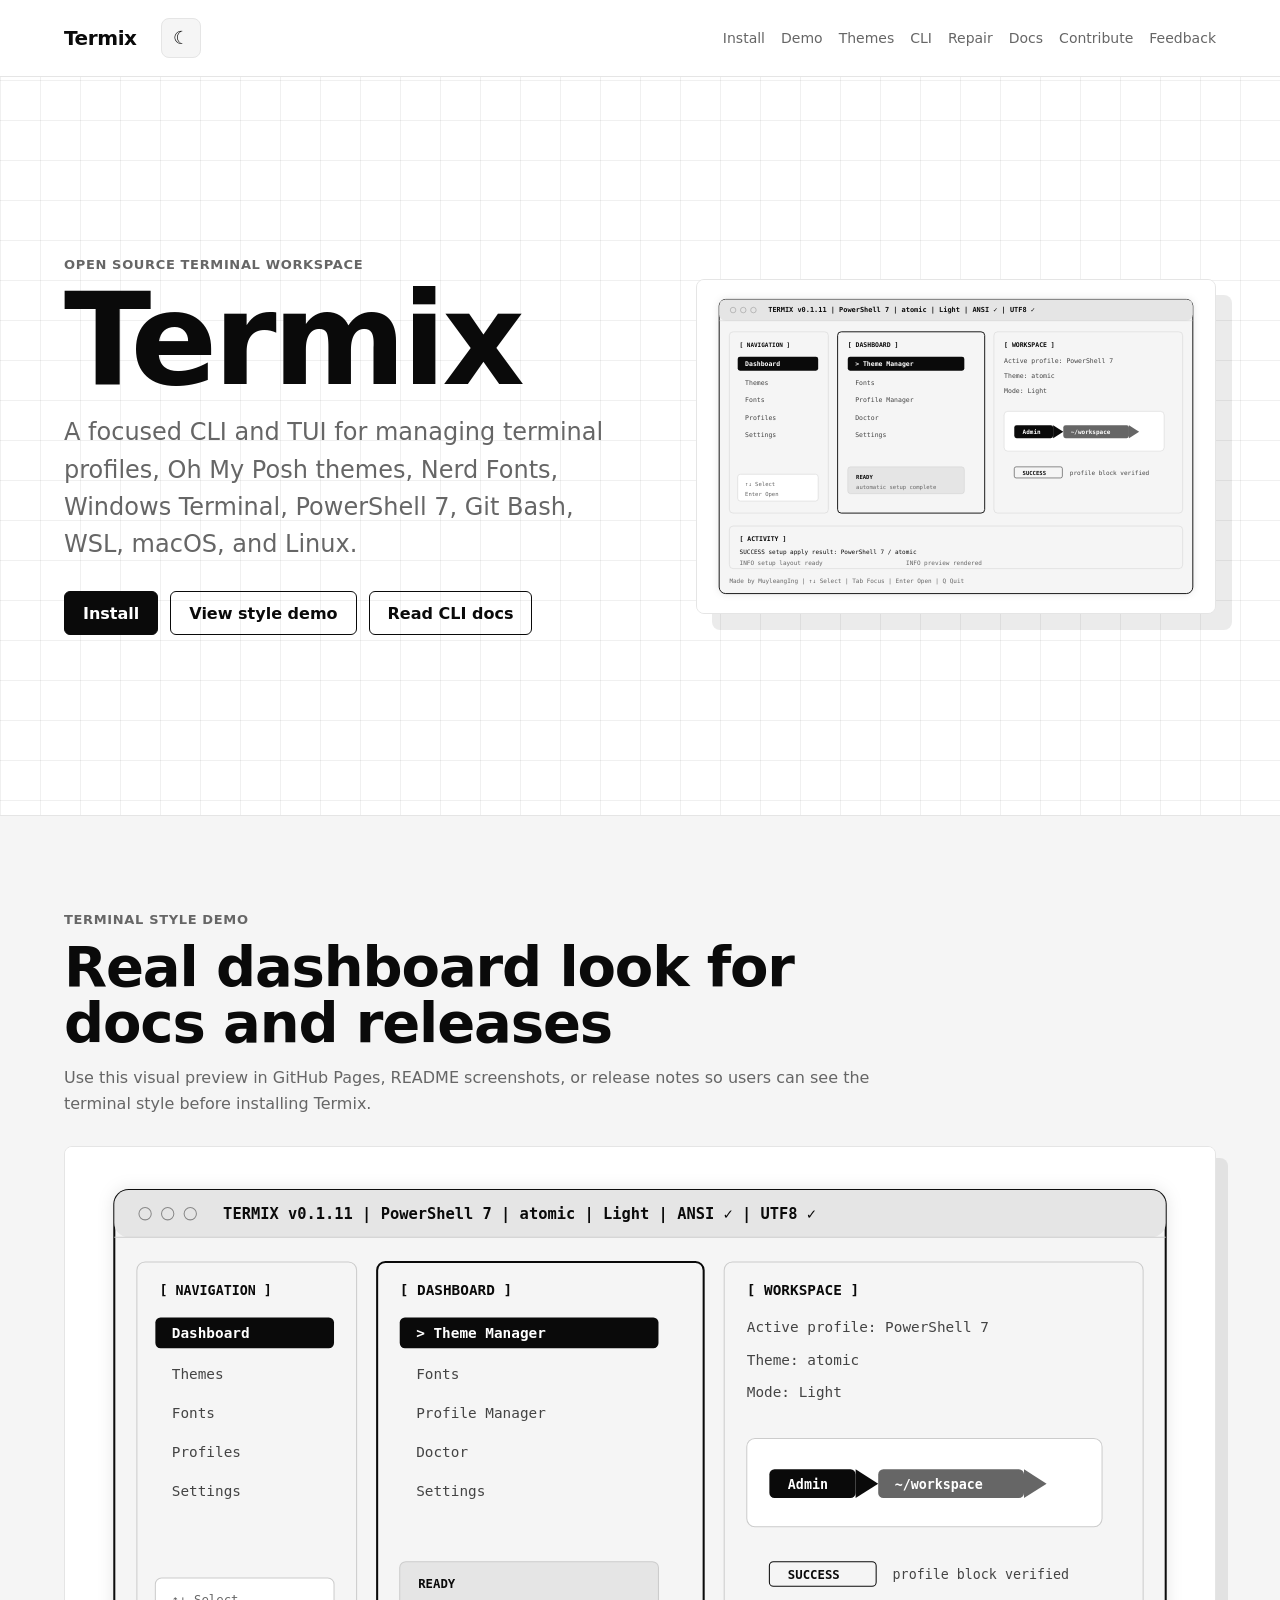
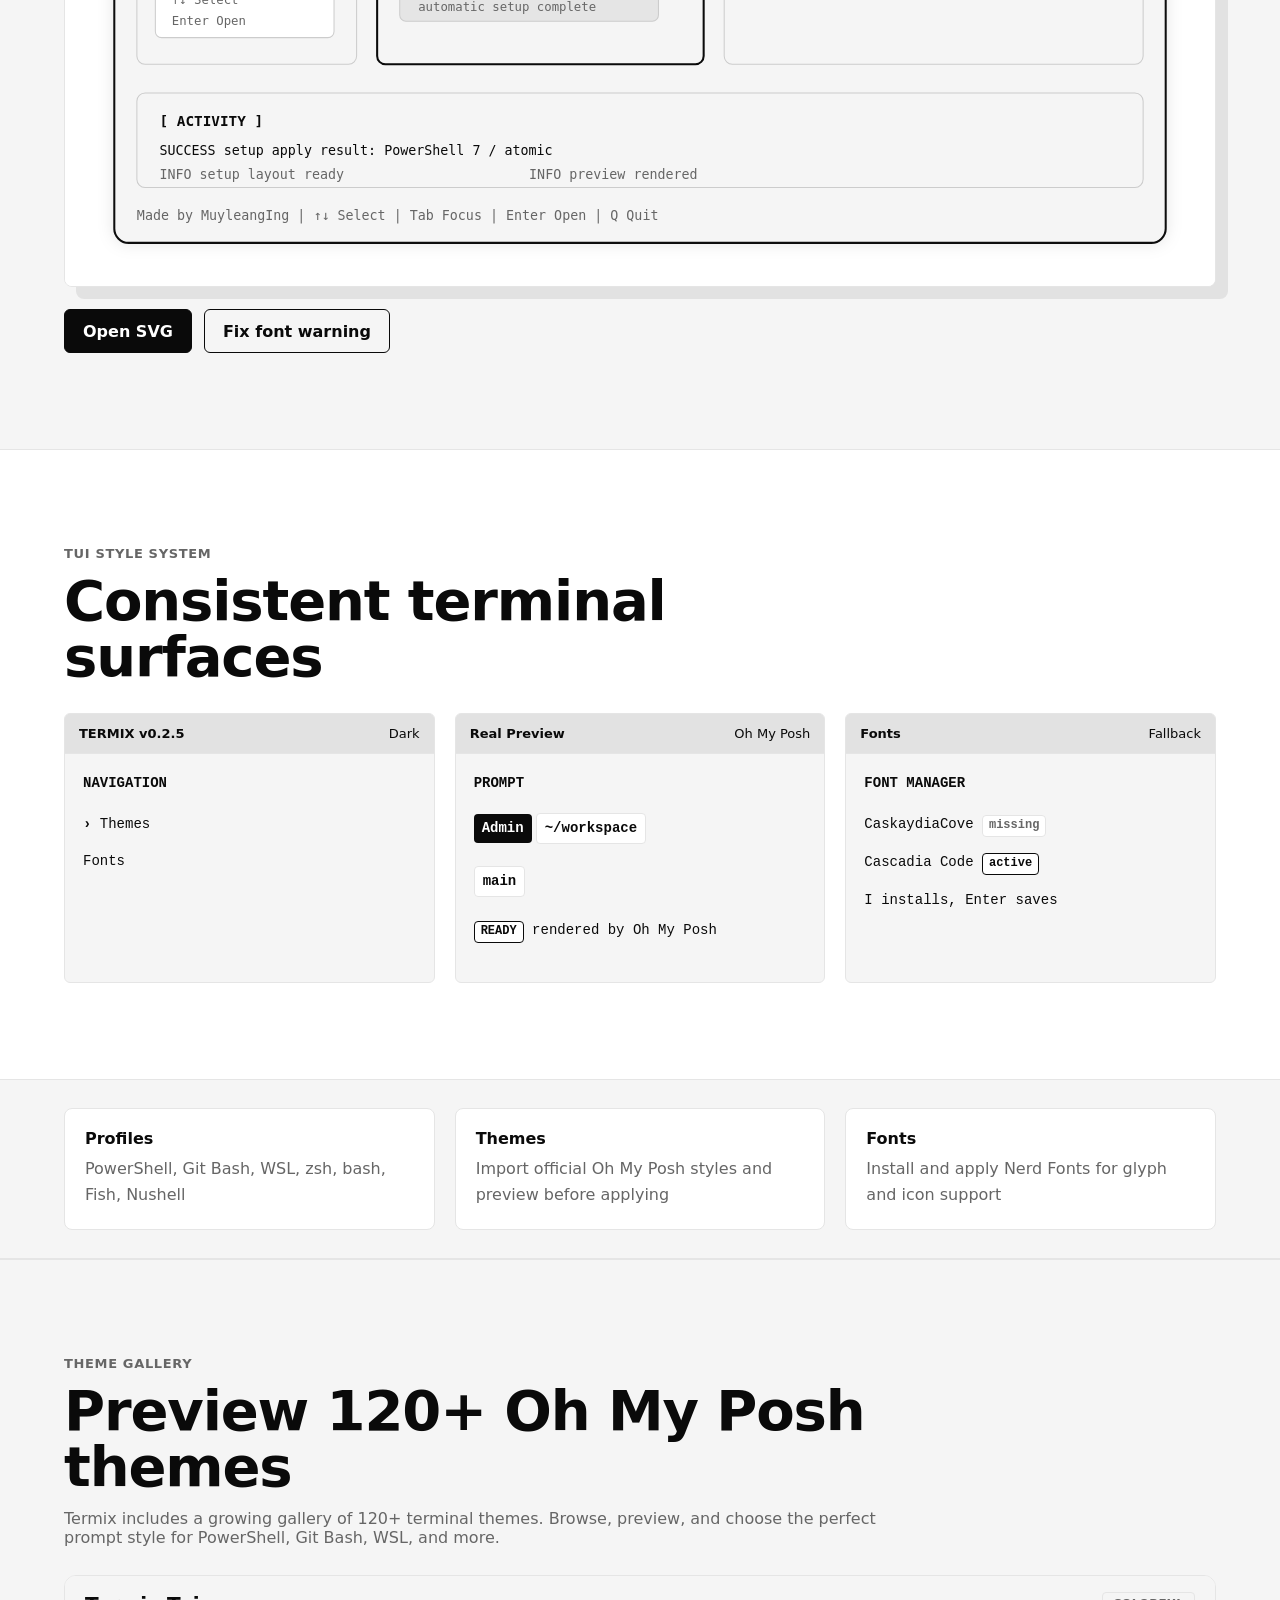
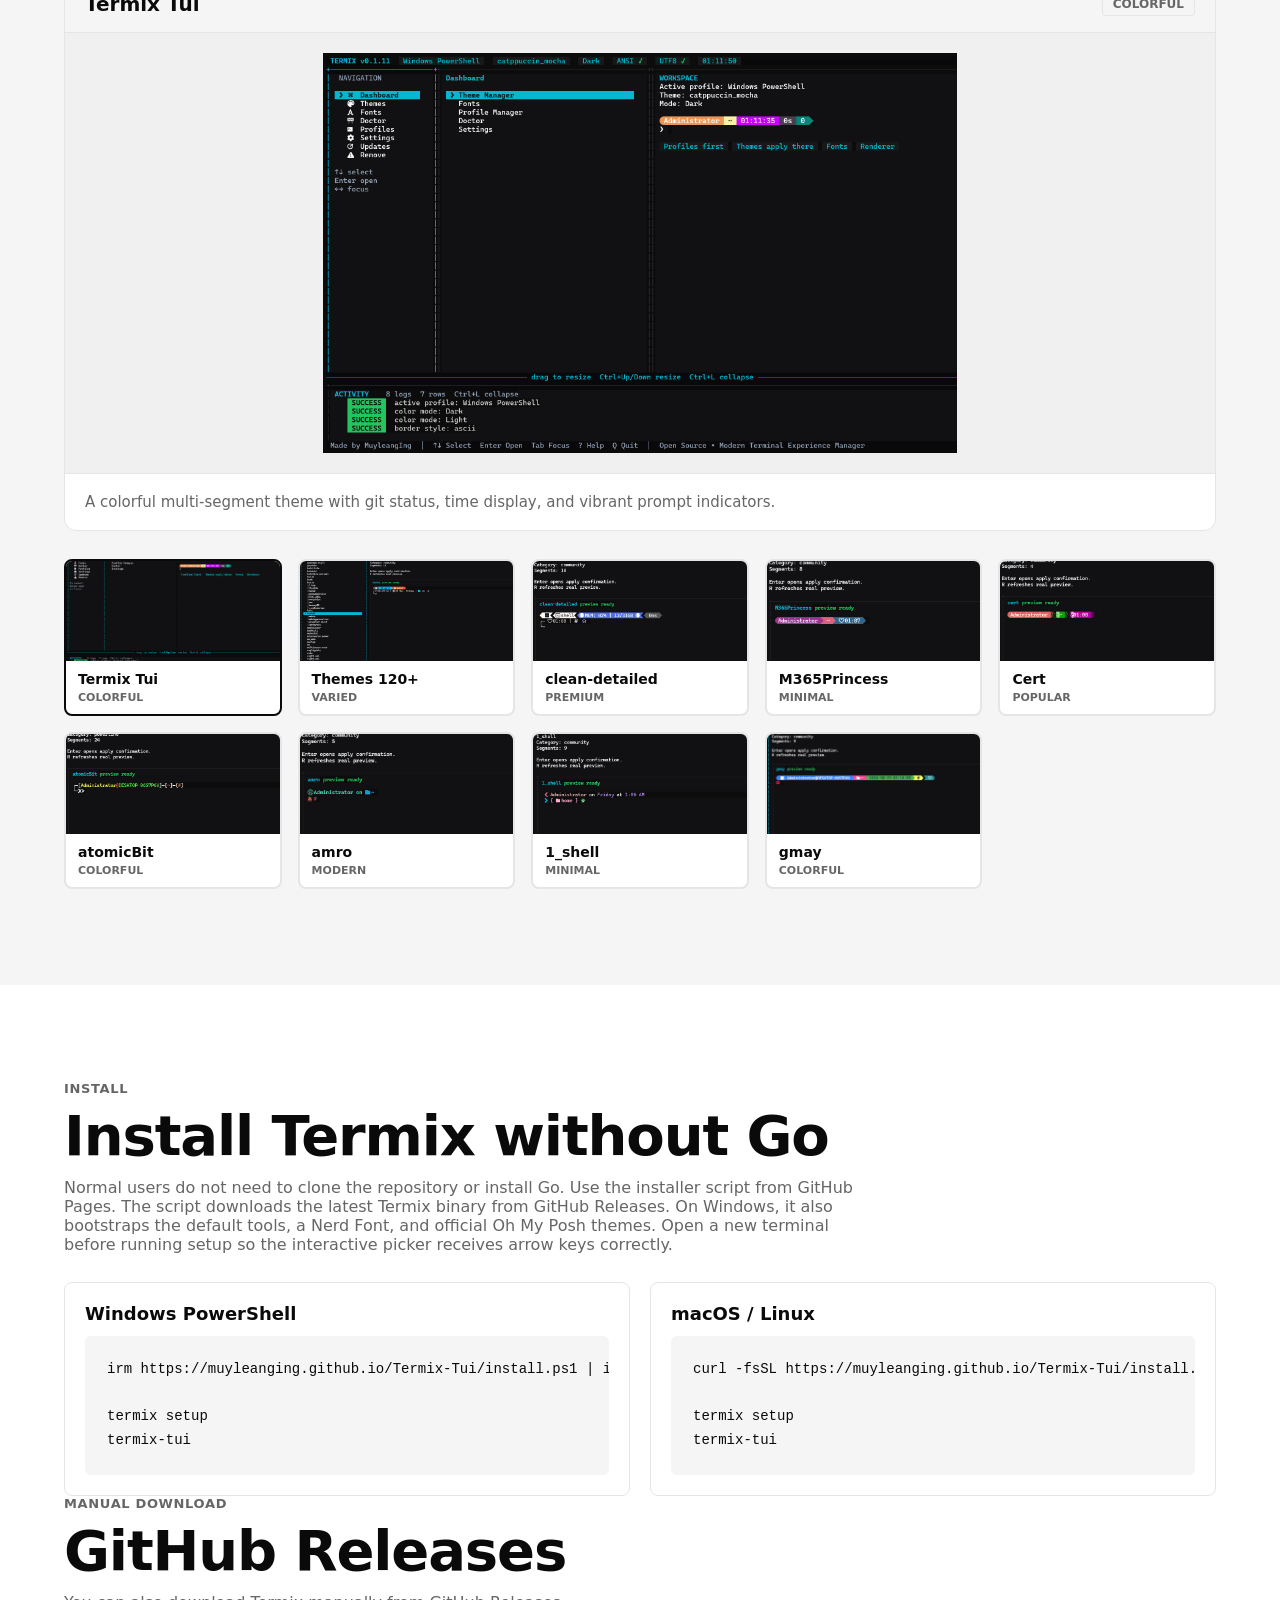
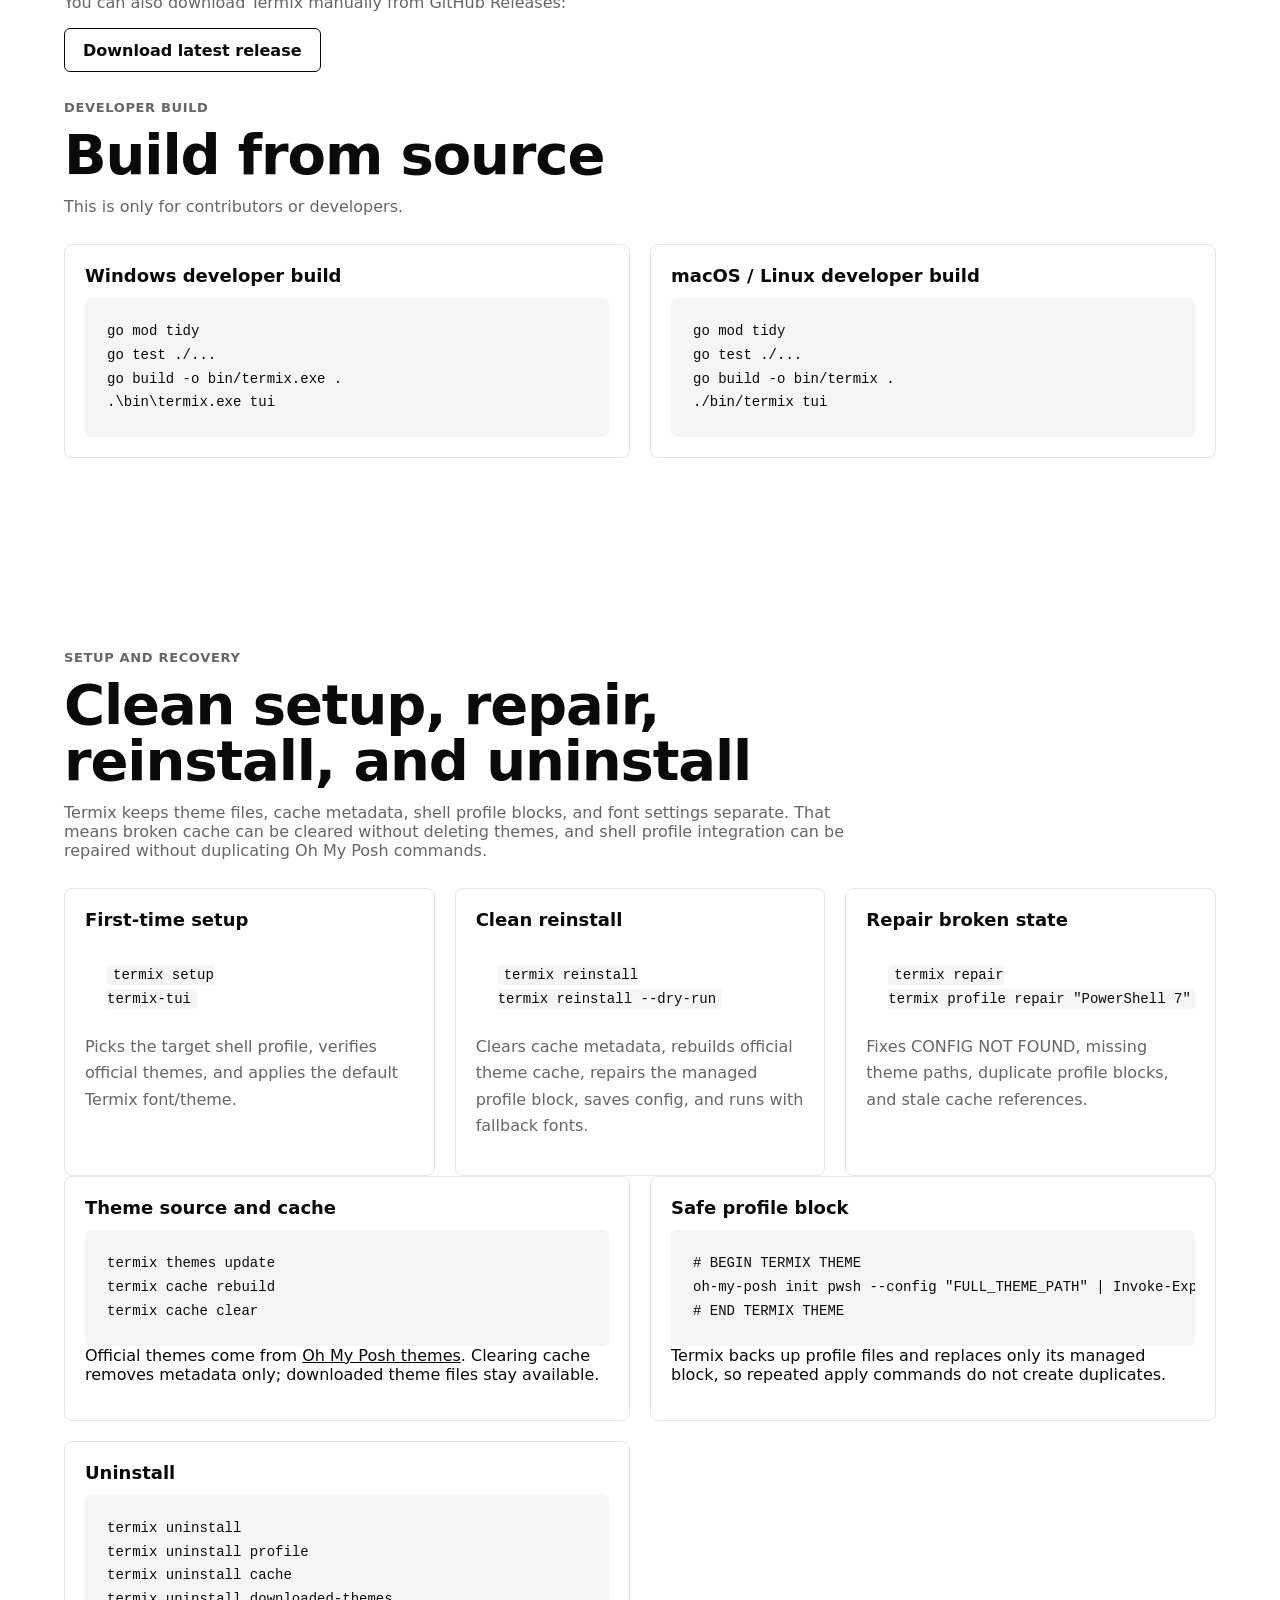
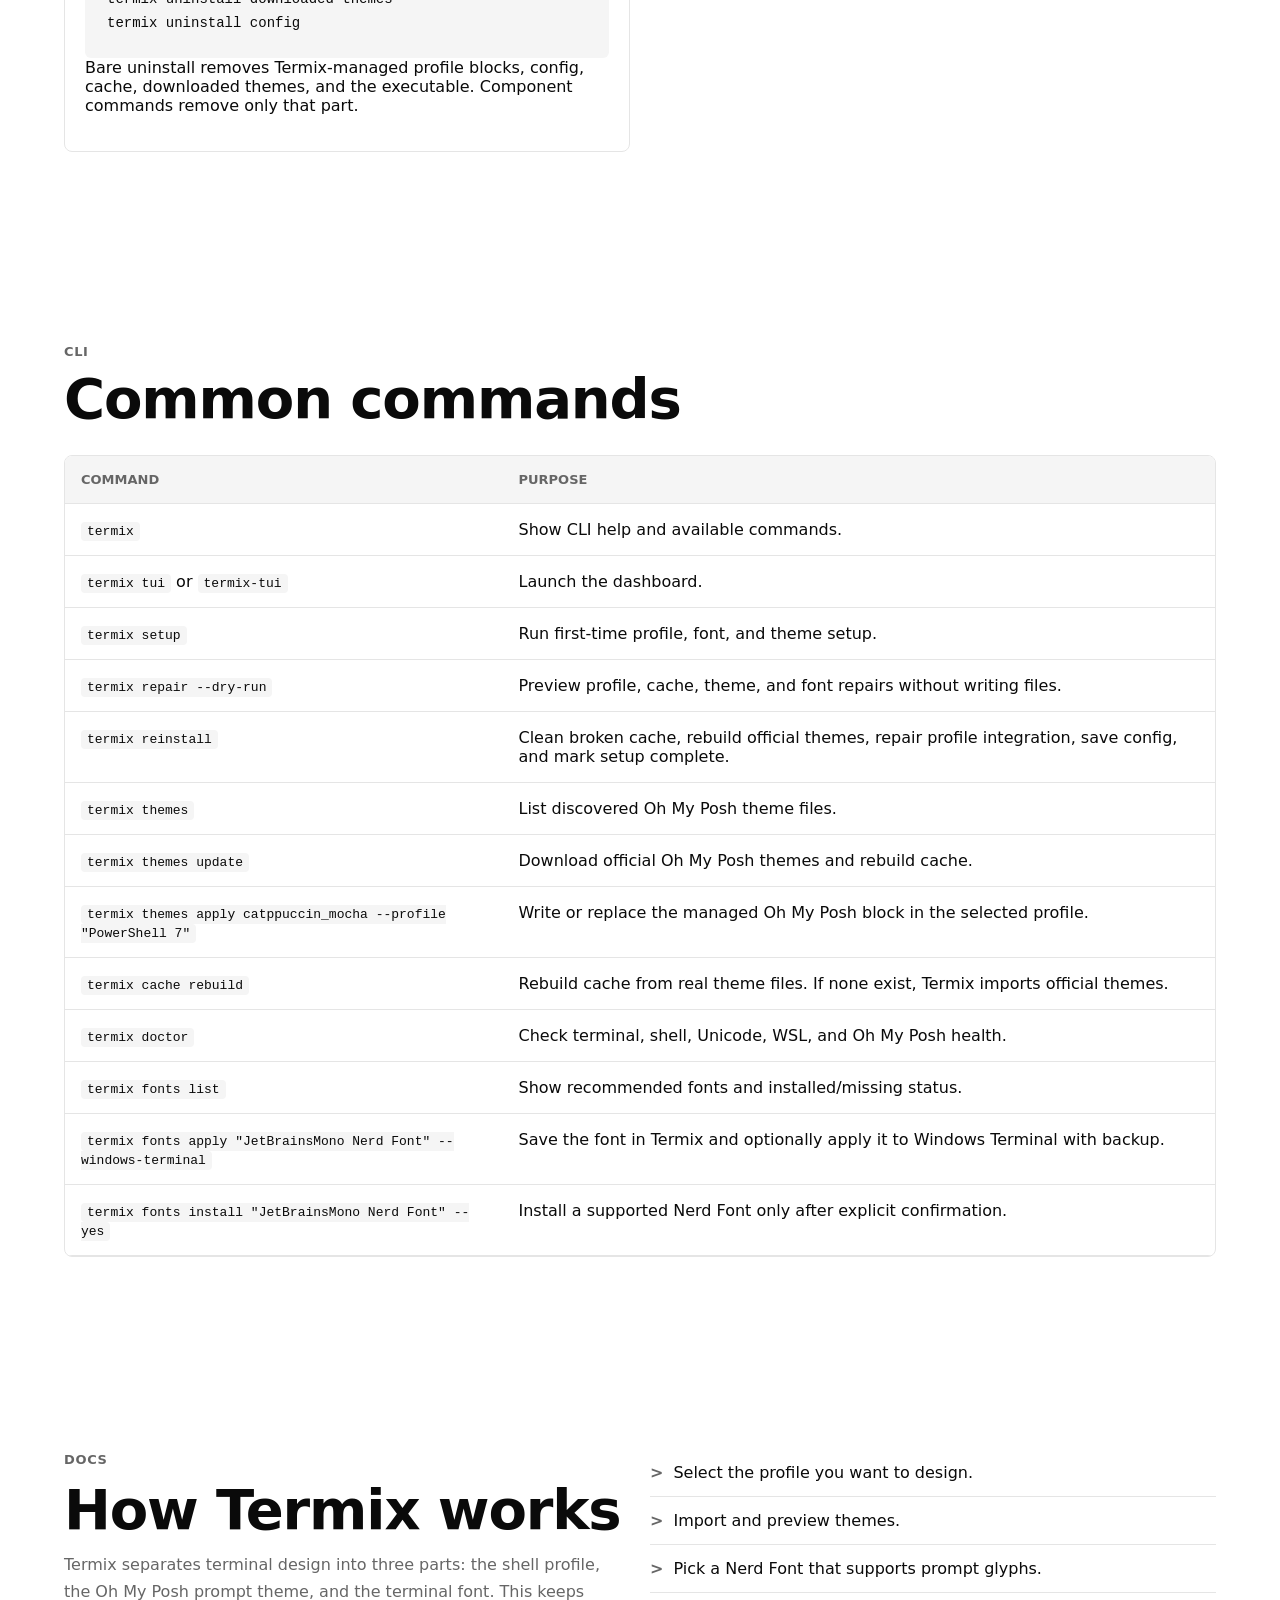
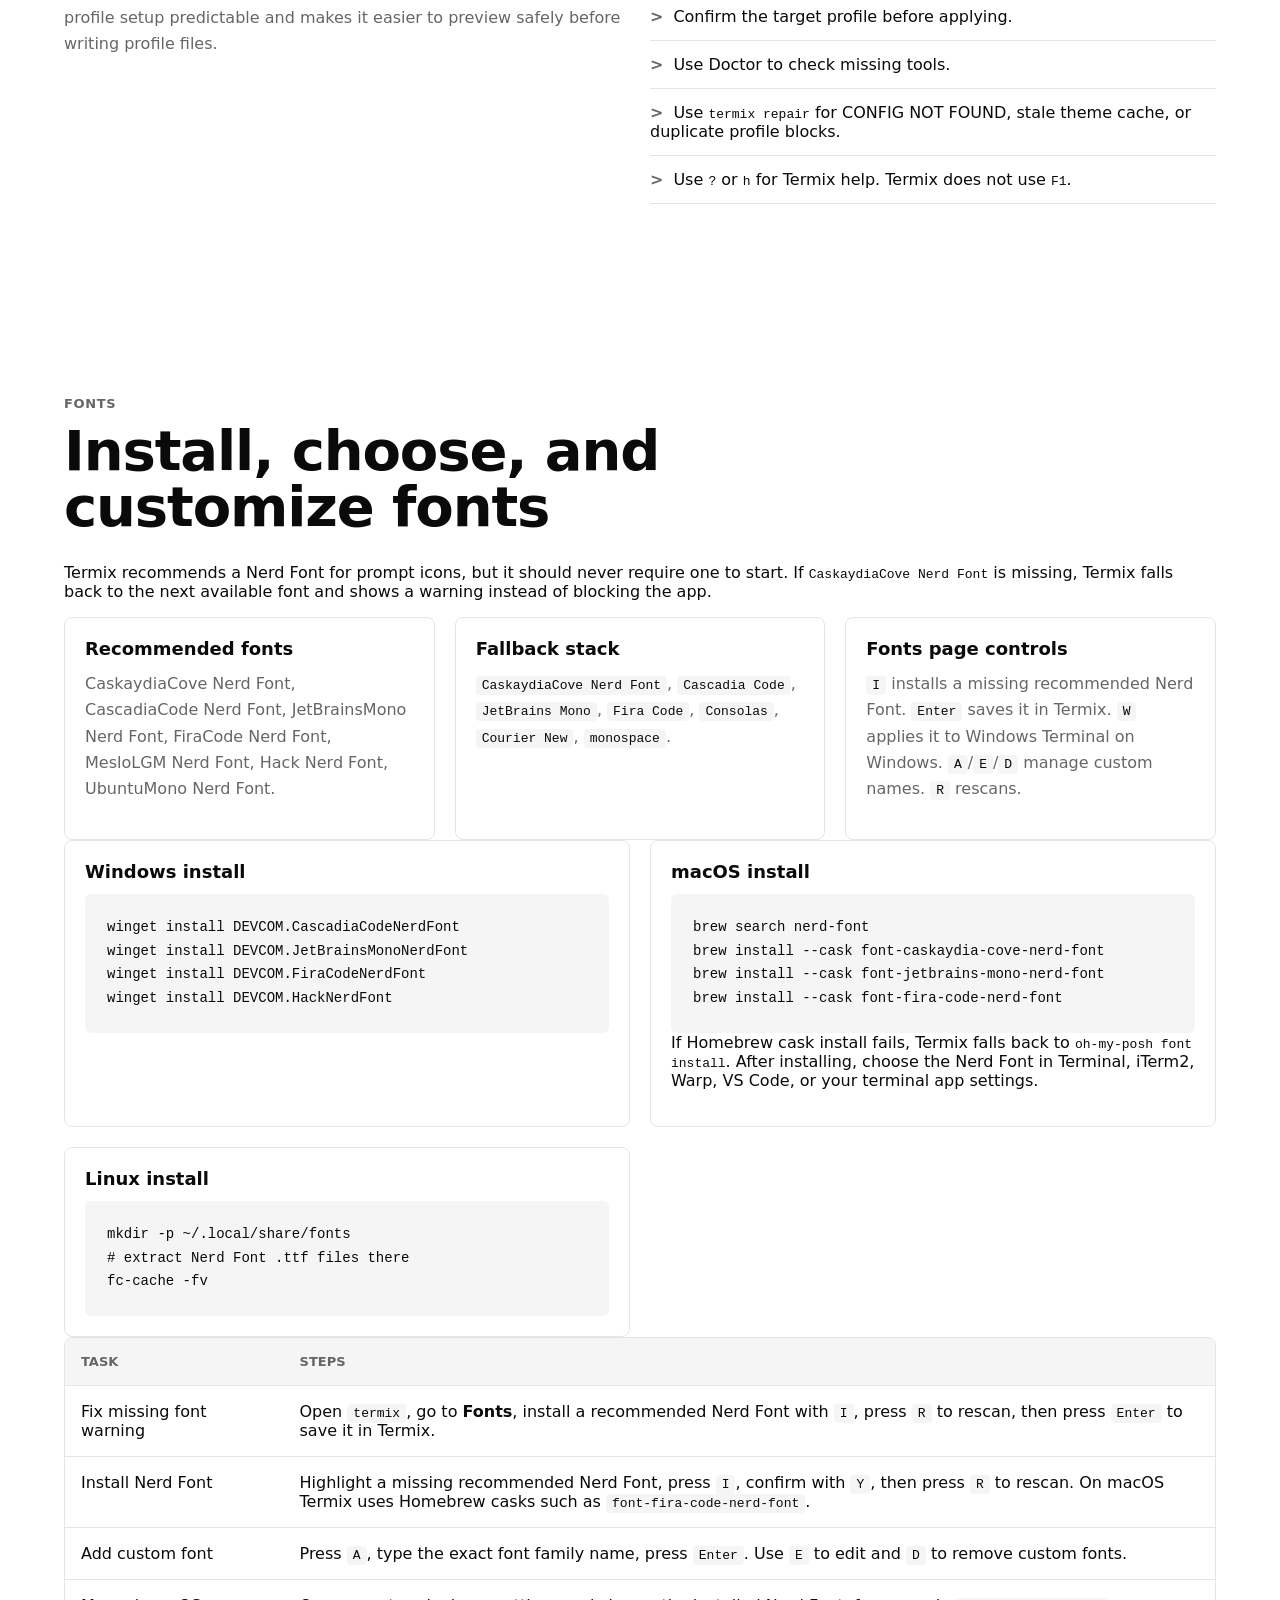
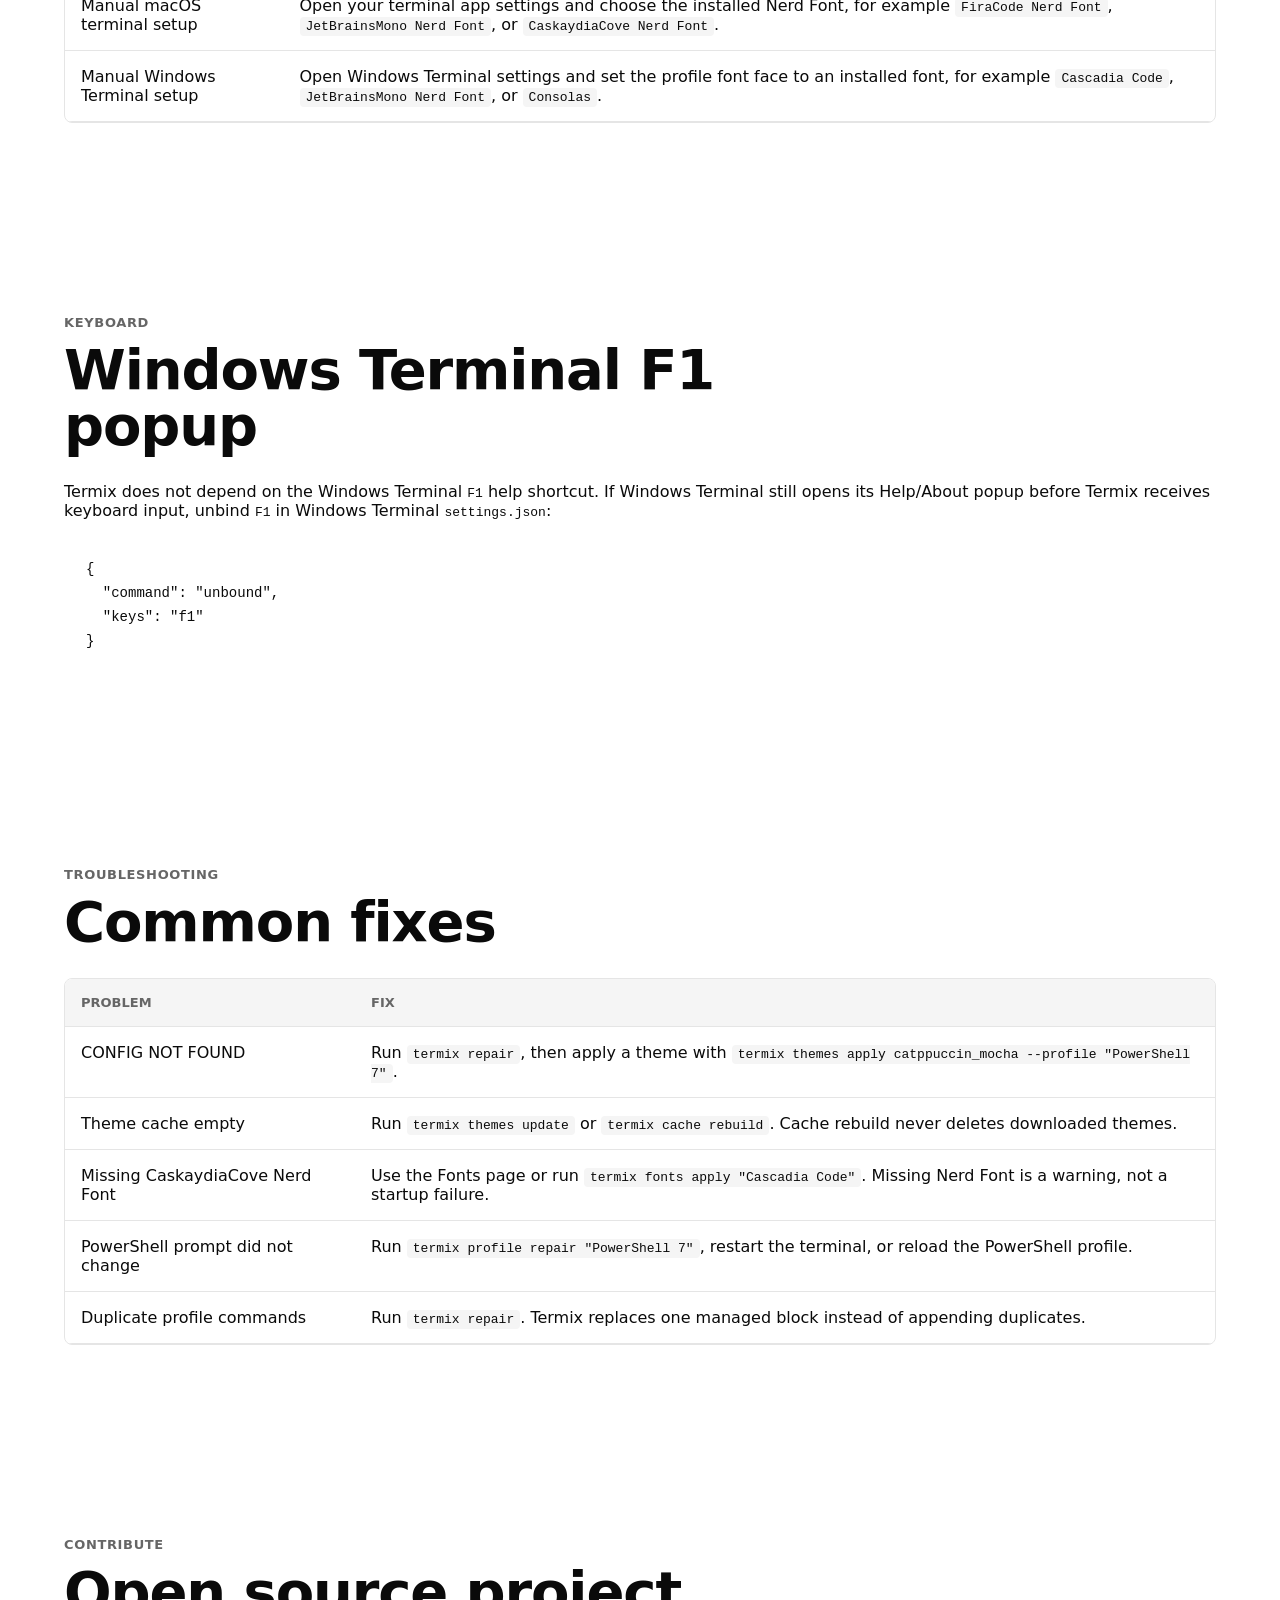
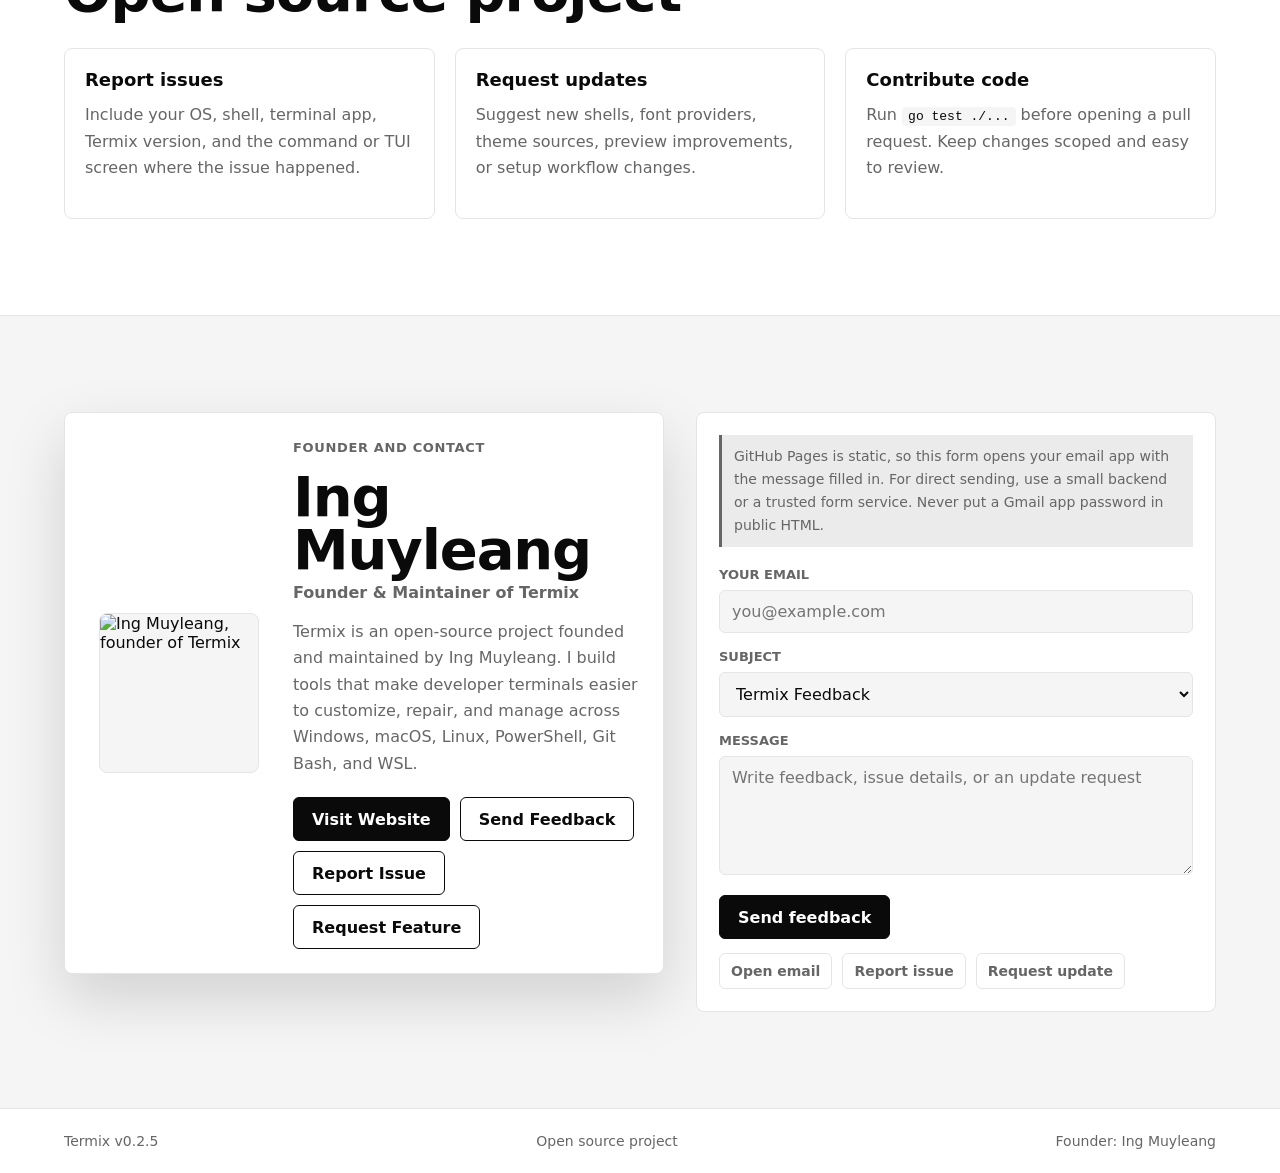
==== commit e7666906: "Revert "Add glyph fallback for macOS terminals" This reverts commit ee575d52581cc5033c57091499021f96" ====
--- a/site/index.html
+++ b/site/index.html
@@ -107,7 +107,7 @@
         </div>
         <div class="showcase-grid">
           <article class="tui-panel dark-panel">
-            <div class="tui-header"><strong>TERMIX v0.2.6</strong><span>Dark</span></div>
+            <div class="tui-header"><strong>TERMIX v0.2.5</strong><span>Dark</span></div>
             <div class="tui-body">
               <p class="tui-title">Navigation</p>
               <p><span class="cursor">›</span> Themes</p>
@@ -409,8 +409,7 @@
         <p>
           Termix recommends a Nerd Font for prompt icons, but it should never require one to start.
           If <code>CaskaydiaCove Nerd Font</code> is missing, Termix falls back to the next available
-          font and shows a warning instead of blocking the app. If the font is installed but the
-          current terminal profile is not using it, Termix switches to readable ASCII icons.
+          font and shows a warning instead of blocking the app.
         </p>
         <div class="card-grid">
           <article class="plain-card">
@@ -424,10 +423,6 @@
           <article class="plain-card">
             <h3>Fonts page controls</h3>
             <p><code>I</code> installs a missing recommended Nerd Font. <code>Enter</code> saves it in Termix. <code>W</code> applies it to Windows Terminal on Windows. <code>A</code>/<code>E</code>/<code>D</code> manage custom names. <code>R</code> rescans.</p>
-          </article>
-          <article class="plain-card">
-            <h3>ASCII fallback</h3>
-            <p>Set <code>TERMIX_ASCII_ICONS=1</code> or <code>icons: "ascii"</code> in <code>~/.termix/config.yaml</code> to force readable symbols when a terminal profile renders icons as boxes.</p>
           </article>
         </div>
         <div class="code-grid">
@@ -477,10 +472,6 @@
               <tr>
                 <td>Manual macOS terminal setup</td>
                 <td>Open your terminal app settings and choose the installed Nerd Font, for example <code>FiraCode Nerd Font</code>, <code>JetBrainsMono Nerd Font</code>, or <code>CaskaydiaCove Nerd Font</code>.</td>
-              </tr>
-              <tr>
-                <td>Terminal.app glyph boxes</td>
-                <td>Open <code>Terminal > Settings > Profiles > Text > Font</code>, choose a Nerd Font, then restart Terminal. Until then, Termix uses ASCII fallback instead of broken icons.</td>
               </tr>
               <tr>
                 <td>Manual Windows Terminal setup</td>
@@ -620,7 +611,7 @@
     </main>
 
     <footer class="site-footer">
-      <span>Termix v0.2.6</span>
+      <span>Termix v0.2.5</span>
       <span>Open source project</span>
       <span>Founder: Ing Muyleang</span>
     </footer>
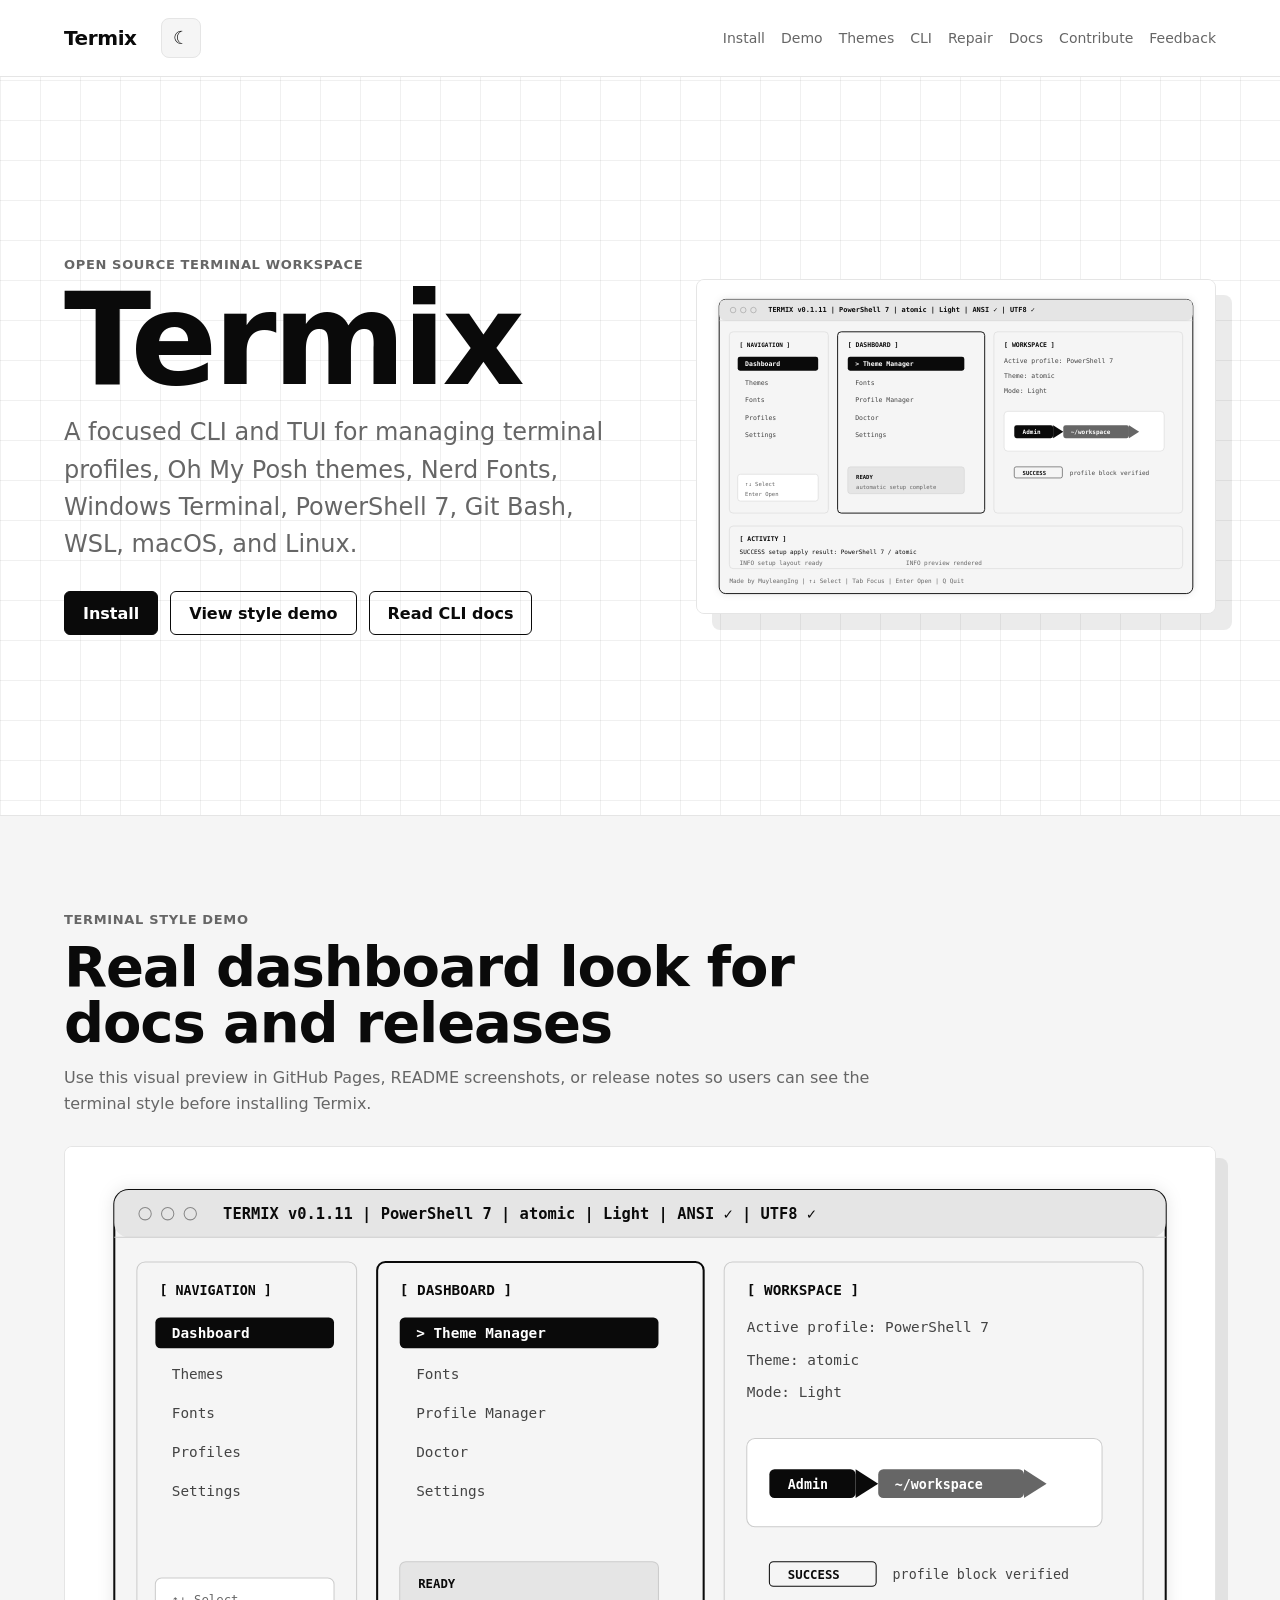
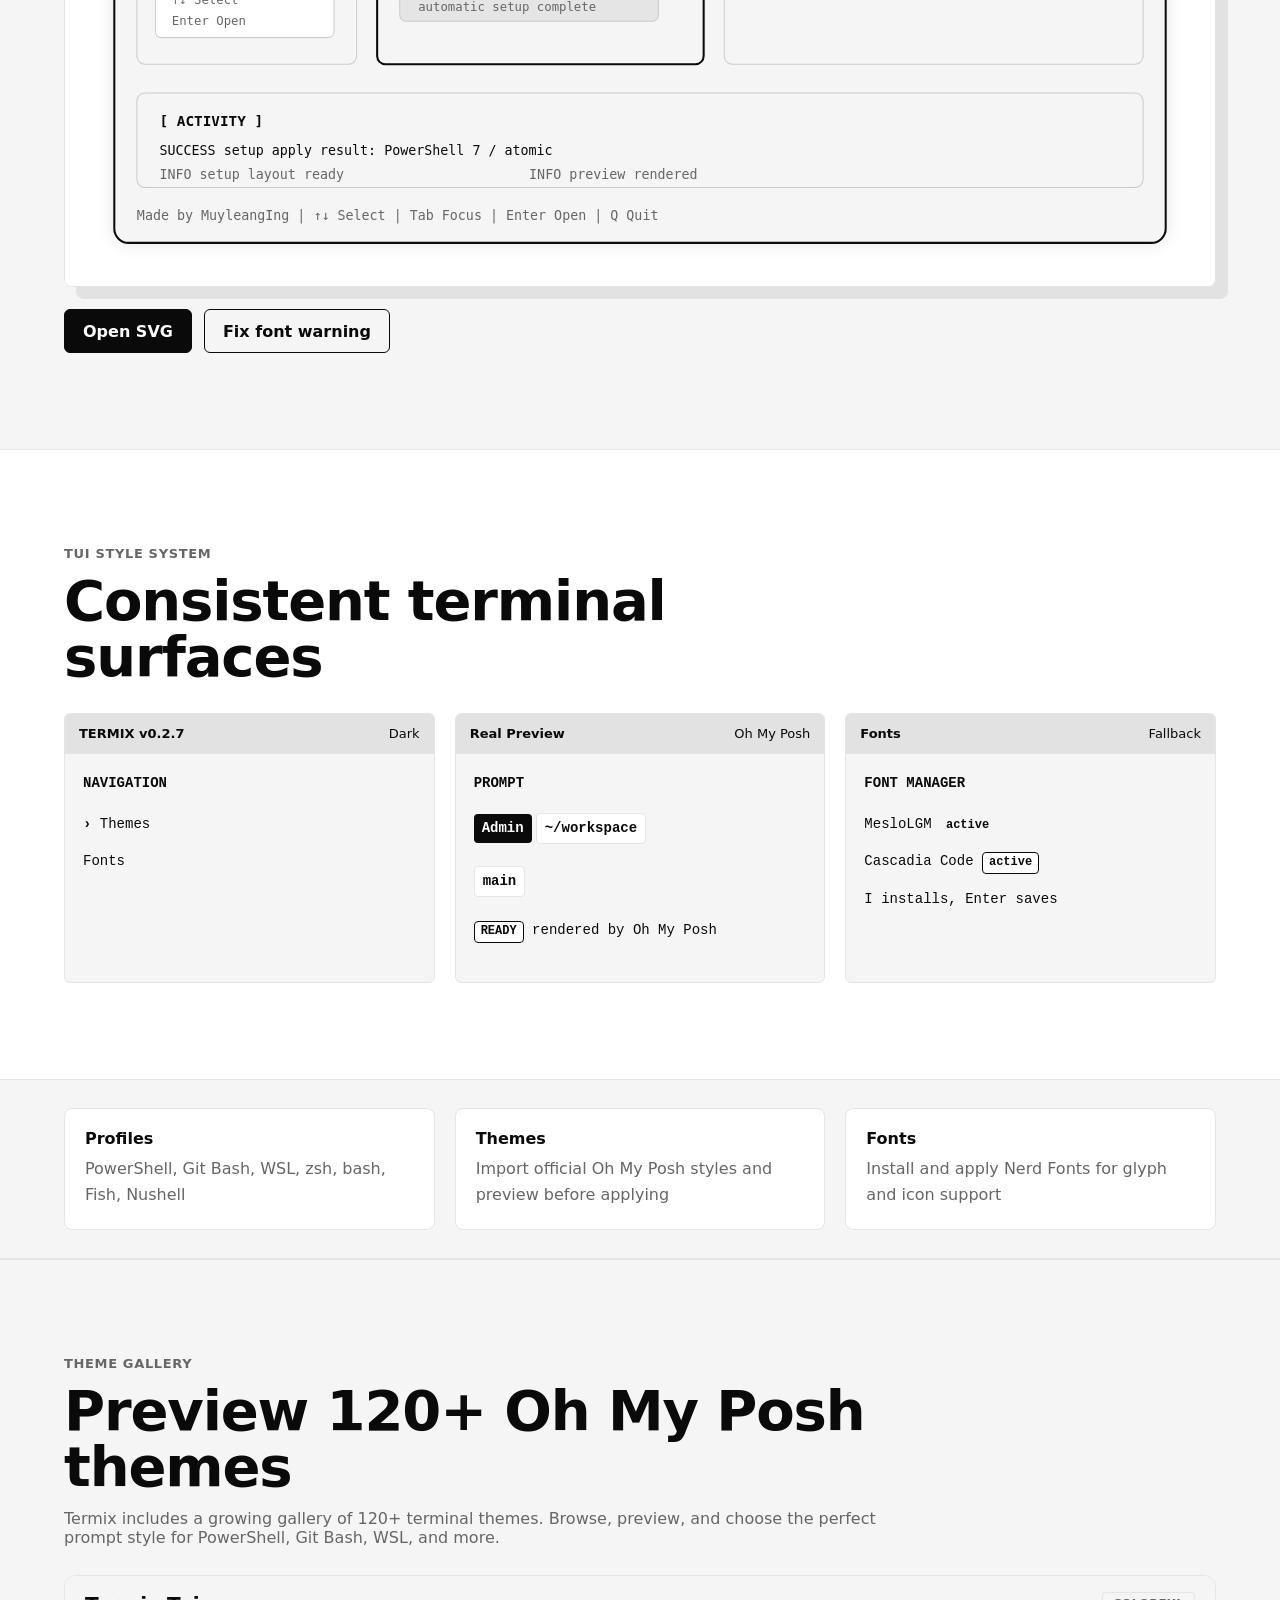
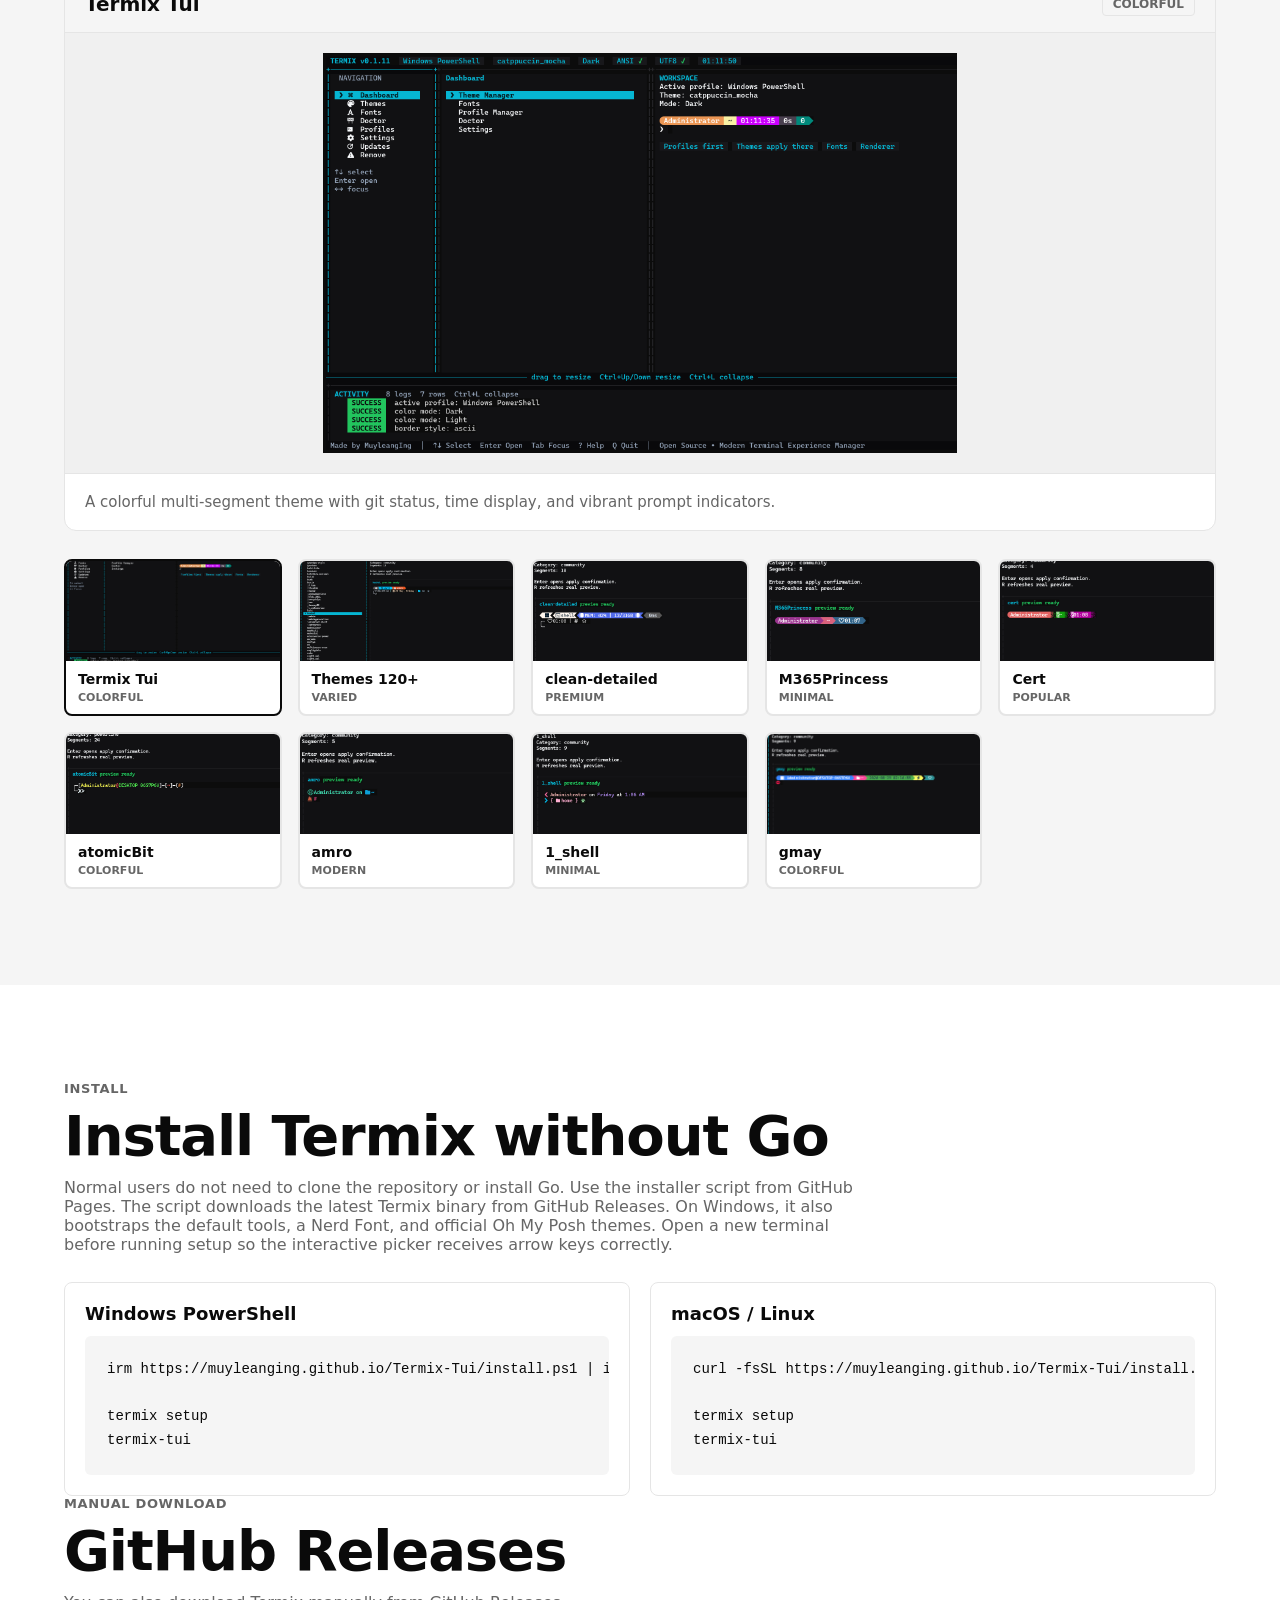
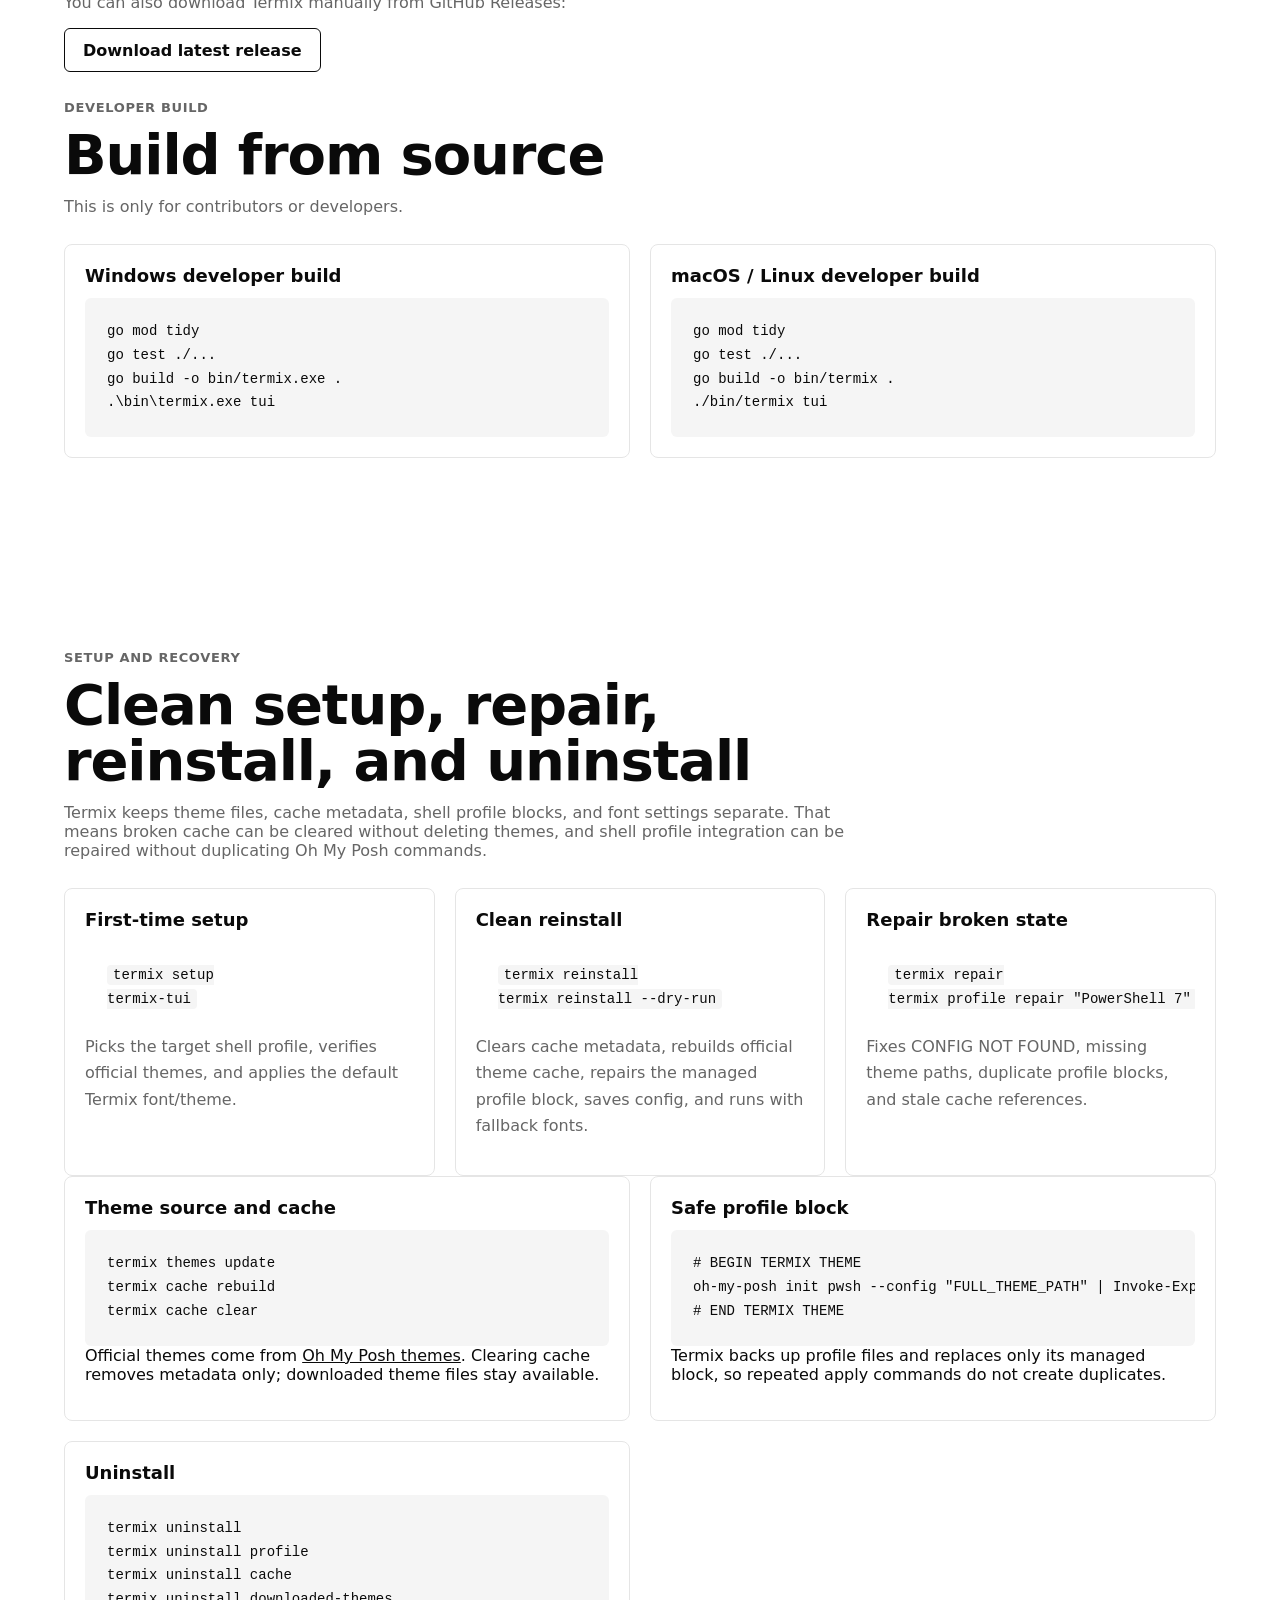
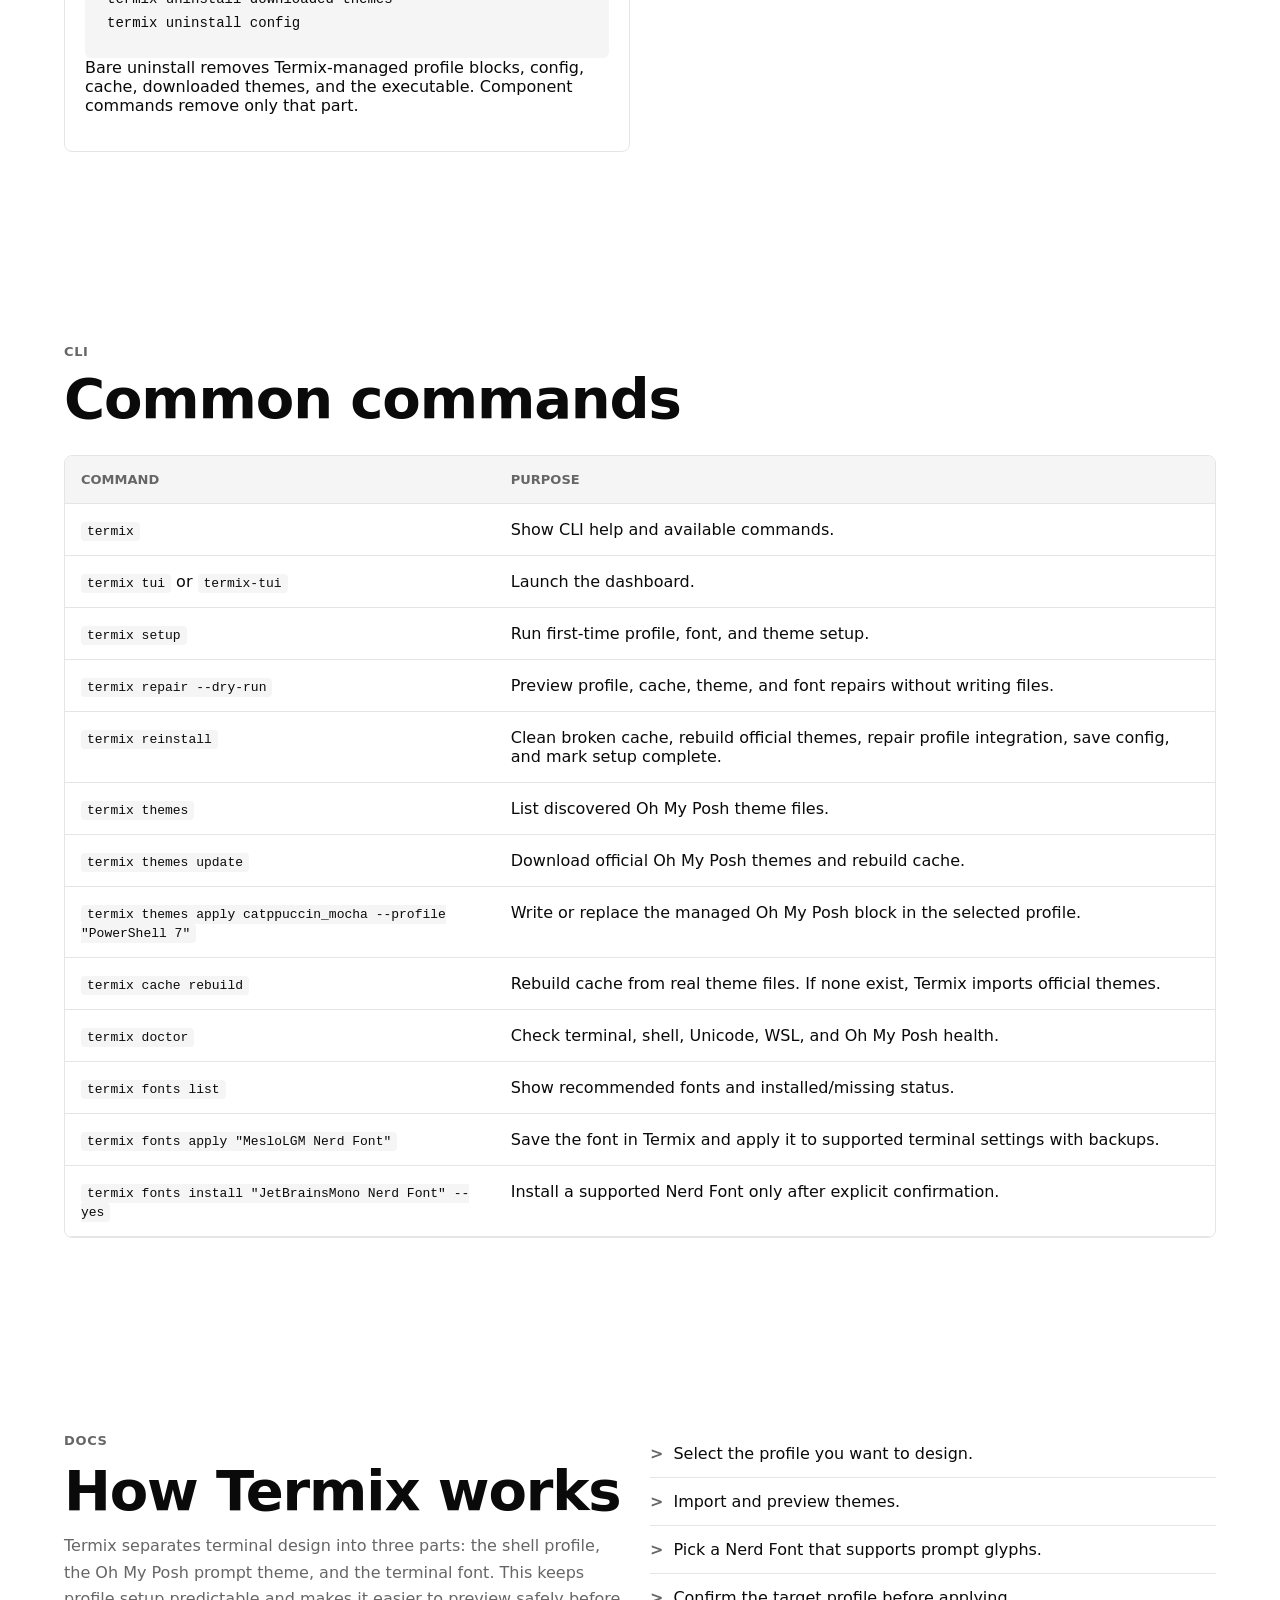
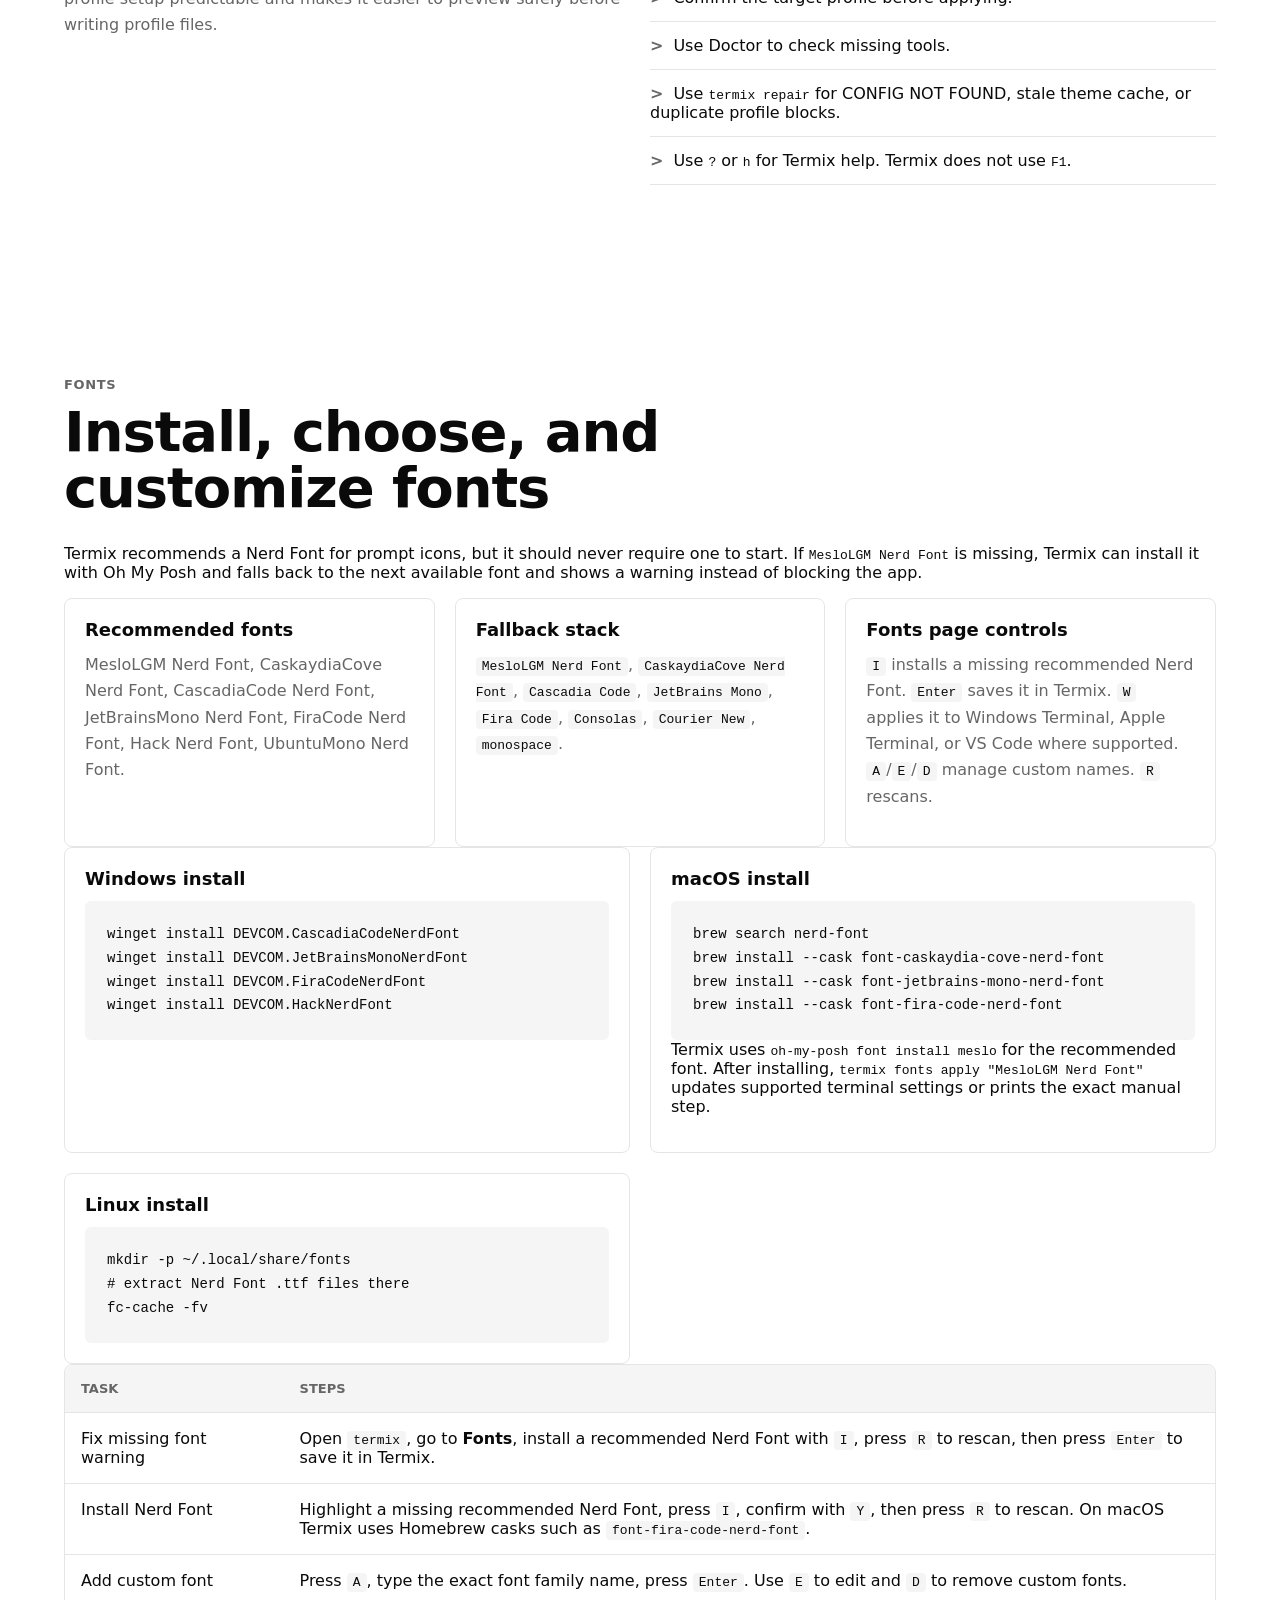
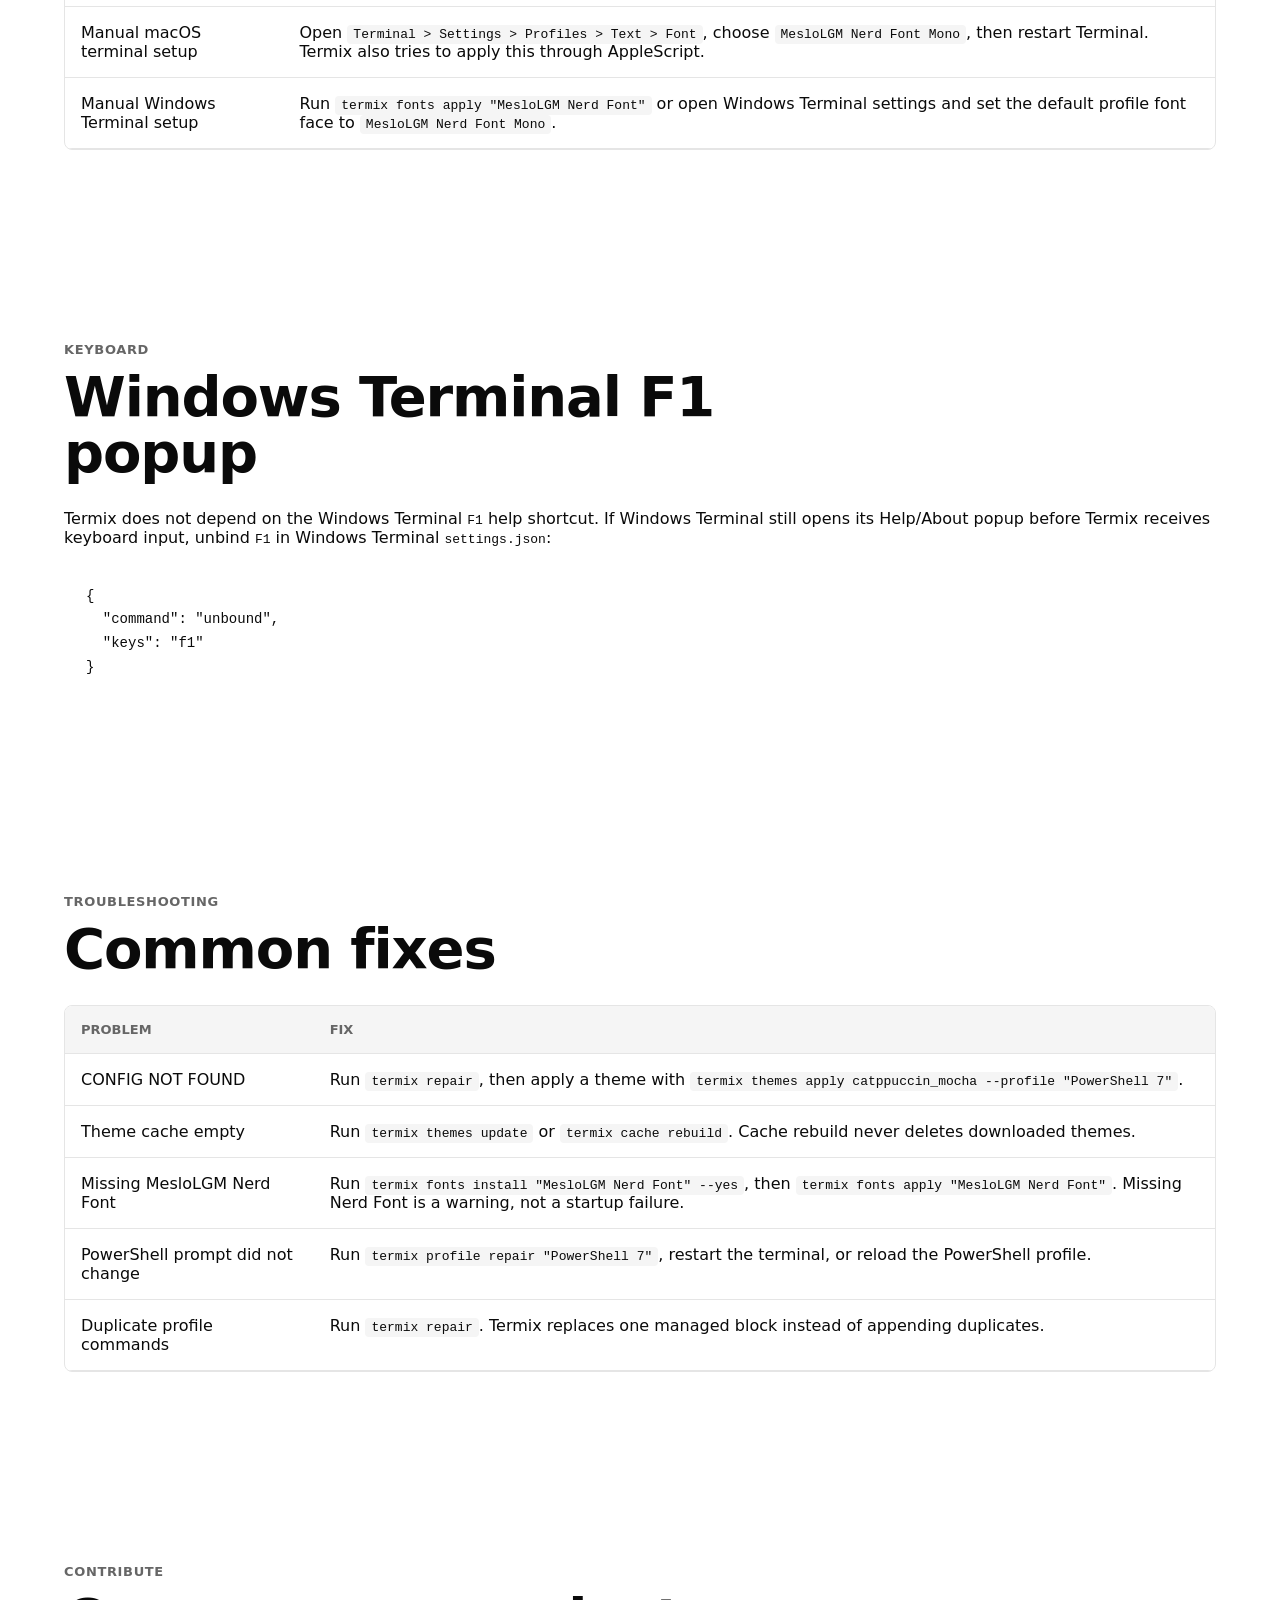
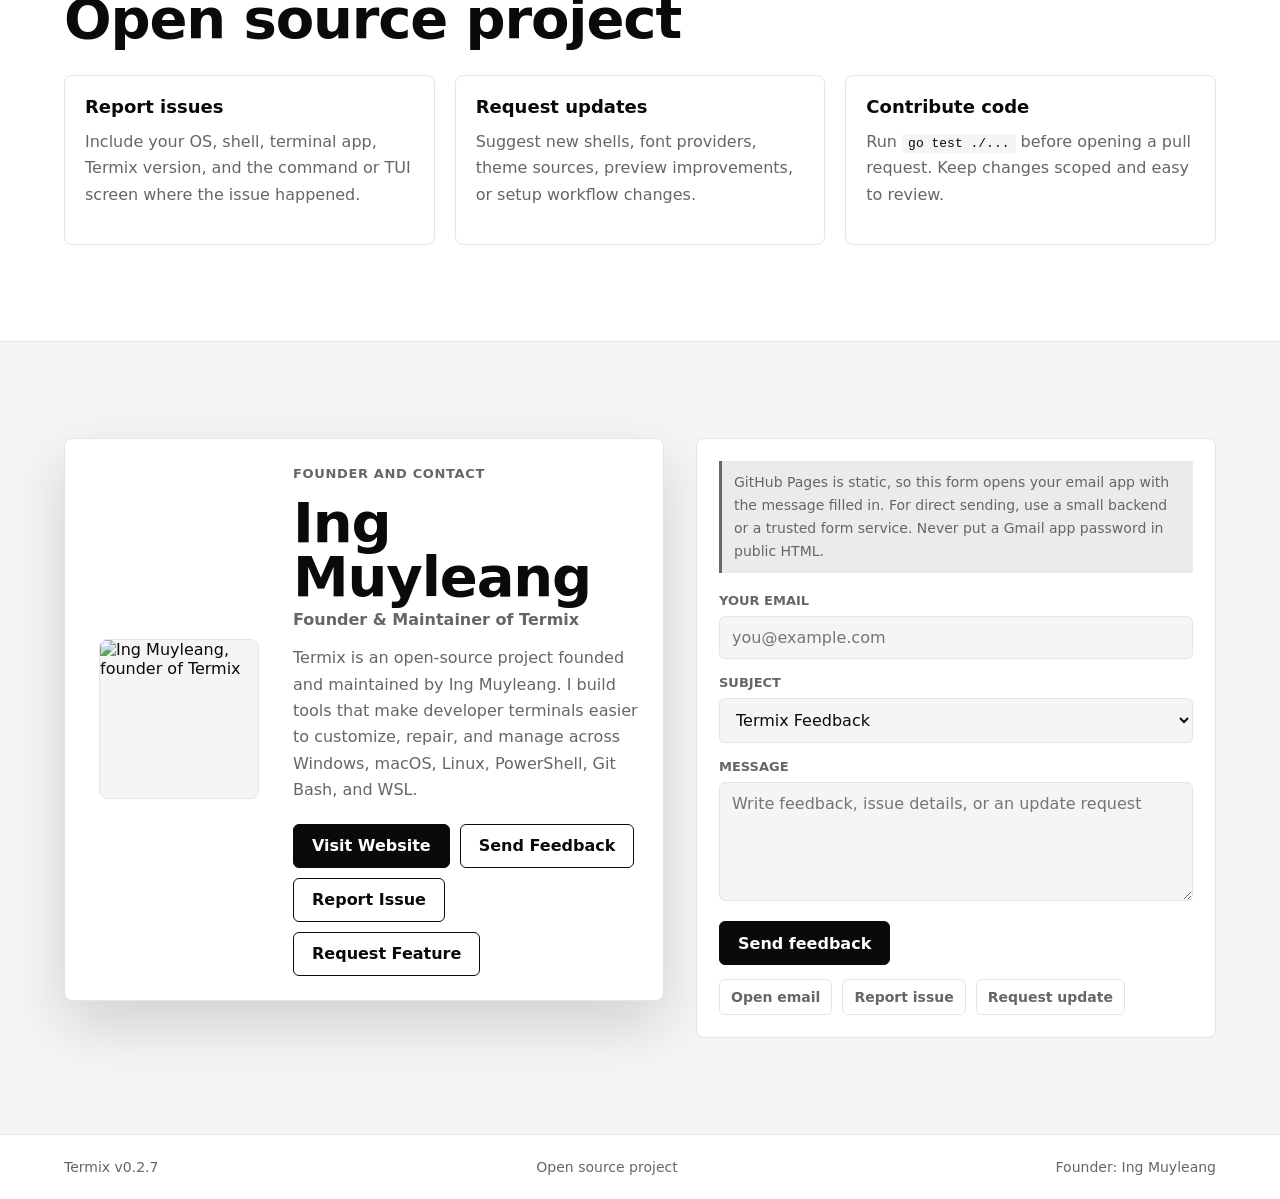
==== commit 5a35ff90: "Apply Meslo font across terminals" ====
--- a/site/index.html
+++ b/site/index.html
@@ -107,7 +107,7 @@
         </div>
         <div class="showcase-grid">
           <article class="tui-panel dark-panel">
-            <div class="tui-header"><strong>TERMIX v0.2.5</strong><span>Dark</span></div>
+            <div class="tui-header"><strong>TERMIX v0.2.7</strong><span>Dark</span></div>
             <div class="tui-body">
               <p class="tui-title">Navigation</p>
               <p><span class="cursor">›</span> Themes</p>
@@ -127,7 +127,7 @@
             <div class="tui-header"><strong>Fonts</strong><span>Fallback</span></div>
             <div class="tui-body">
               <p class="tui-title">Font Manager</p>
-              <p>CaskaydiaCove <span class="status muted">missing</span></p>
+              <p>MesloLGM <span class="status good">active</span></p>
               <p>Cascadia Code <span class="status success">active</span></p>
               <p>I installs, Enter saves</p>
             </div>
@@ -367,8 +367,8 @@
                 <td>Show recommended fonts and installed/missing status.</td>
               </tr>
               <tr>
-                <td><code>termix fonts apply "JetBrainsMono Nerd Font" --windows-terminal</code></td>
-                <td>Save the font in Termix and optionally apply it to Windows Terminal with backup.</td>
+                <td><code>termix fonts apply "MesloLGM Nerd Font"</code></td>
+                <td>Save the font in Termix and apply it to supported terminal settings with backups.</td>
               </tr>
               <tr>
                 <td><code>termix fonts install "JetBrainsMono Nerd Font" --yes</code></td>
@@ -408,21 +408,21 @@
         </div>
         <p>
           Termix recommends a Nerd Font for prompt icons, but it should never require one to start.
-          If <code>CaskaydiaCove Nerd Font</code> is missing, Termix falls back to the next available
+          If <code>MesloLGM Nerd Font</code> is missing, Termix can install it with Oh My Posh and falls back to the next available
           font and shows a warning instead of blocking the app.
         </p>
         <div class="card-grid">
           <article class="plain-card">
             <h3>Recommended fonts</h3>
-            <p>CaskaydiaCove Nerd Font, CascadiaCode Nerd Font, JetBrainsMono Nerd Font, FiraCode Nerd Font, MesloLGM Nerd Font, Hack Nerd Font, UbuntuMono Nerd Font.</p>
+            <p>MesloLGM Nerd Font, CaskaydiaCove Nerd Font, CascadiaCode Nerd Font, JetBrainsMono Nerd Font, FiraCode Nerd Font, Hack Nerd Font, UbuntuMono Nerd Font.</p>
           </article>
           <article class="plain-card">
             <h3>Fallback stack</h3>
-            <p><code>CaskaydiaCove Nerd Font</code>, <code>Cascadia Code</code>, <code>JetBrains Mono</code>, <code>Fira Code</code>, <code>Consolas</code>, <code>Courier New</code>, <code>monospace</code>.</p>
+            <p><code>MesloLGM Nerd Font</code>, <code>CaskaydiaCove Nerd Font</code>, <code>Cascadia Code</code>, <code>JetBrains Mono</code>, <code>Fira Code</code>, <code>Consolas</code>, <code>Courier New</code>, <code>monospace</code>.</p>
           </article>
           <article class="plain-card">
             <h3>Fonts page controls</h3>
-            <p><code>I</code> installs a missing recommended Nerd Font. <code>Enter</code> saves it in Termix. <code>W</code> applies it to Windows Terminal on Windows. <code>A</code>/<code>E</code>/<code>D</code> manage custom names. <code>R</code> rescans.</p>
+            <p><code>I</code> installs a missing recommended Nerd Font. <code>Enter</code> saves it in Termix. <code>W</code> applies it to Windows Terminal, Apple Terminal, or VS Code where supported. <code>A</code>/<code>E</code>/<code>D</code> manage custom names. <code>R</code> rescans.</p>
           </article>
         </div>
         <div class="code-grid">
@@ -439,7 +439,7 @@
 brew install --cask font-caskaydia-cove-nerd-font
 brew install --cask font-jetbrains-mono-nerd-font
 brew install --cask font-fira-code-nerd-font</code></pre>
-            <p>If Homebrew cask install fails, Termix falls back to <code>oh-my-posh font install</code>. After installing, choose the Nerd Font in Terminal, iTerm2, Warp, VS Code, or your terminal app settings.</p>
+            <p>Termix uses <code>oh-my-posh font install meslo</code> for the recommended font. After installing, <code>termix fonts apply "MesloLGM Nerd Font"</code> updates supported terminal settings or prints the exact manual step.</p>
           </article>
           <article>
             <h3>Linux install</h3>
@@ -471,11 +471,11 @@
               </tr>
               <tr>
                 <td>Manual macOS terminal setup</td>
-                <td>Open your terminal app settings and choose the installed Nerd Font, for example <code>FiraCode Nerd Font</code>, <code>JetBrainsMono Nerd Font</code>, or <code>CaskaydiaCove Nerd Font</code>.</td>
+                <td>Open <code>Terminal > Settings > Profiles > Text > Font</code>, choose <code>MesloLGM Nerd Font Mono</code>, then restart Terminal. Termix also tries to apply this through AppleScript.</td>
               </tr>
               <tr>
                 <td>Manual Windows Terminal setup</td>
-                <td>Open Windows Terminal settings and set the profile font face to an installed font, for example <code>Cascadia Code</code>, <code>JetBrainsMono Nerd Font</code>, or <code>Consolas</code>.</td>
+                <td>Run <code>termix fonts apply "MesloLGM Nerd Font"</code> or open Windows Terminal settings and set the default profile font face to <code>MesloLGM Nerd Font Mono</code>.</td>
               </tr>
             </tbody>
           </table>
@@ -521,8 +521,8 @@
                 <td>Run <code>termix themes update</code> or <code>termix cache rebuild</code>. Cache rebuild never deletes downloaded themes.</td>
               </tr>
               <tr>
-                <td>Missing CaskaydiaCove Nerd Font</td>
-                <td>Use the Fonts page or run <code>termix fonts apply "Cascadia Code"</code>. Missing Nerd Font is a warning, not a startup failure.</td>
+                <td>Missing MesloLGM Nerd Font</td>
+                <td>Run <code>termix fonts install "MesloLGM Nerd Font" --yes</code>, then <code>termix fonts apply "MesloLGM Nerd Font"</code>. Missing Nerd Font is a warning, not a startup failure.</td>
               </tr>
               <tr>
                 <td>PowerShell prompt did not change</td>
@@ -611,7 +611,7 @@
     </main>
 
     <footer class="site-footer">
-      <span>Termix v0.2.5</span>
+      <span>Termix v0.2.7</span>
       <span>Open source project</span>
       <span>Founder: Ing Muyleang</span>
     </footer>
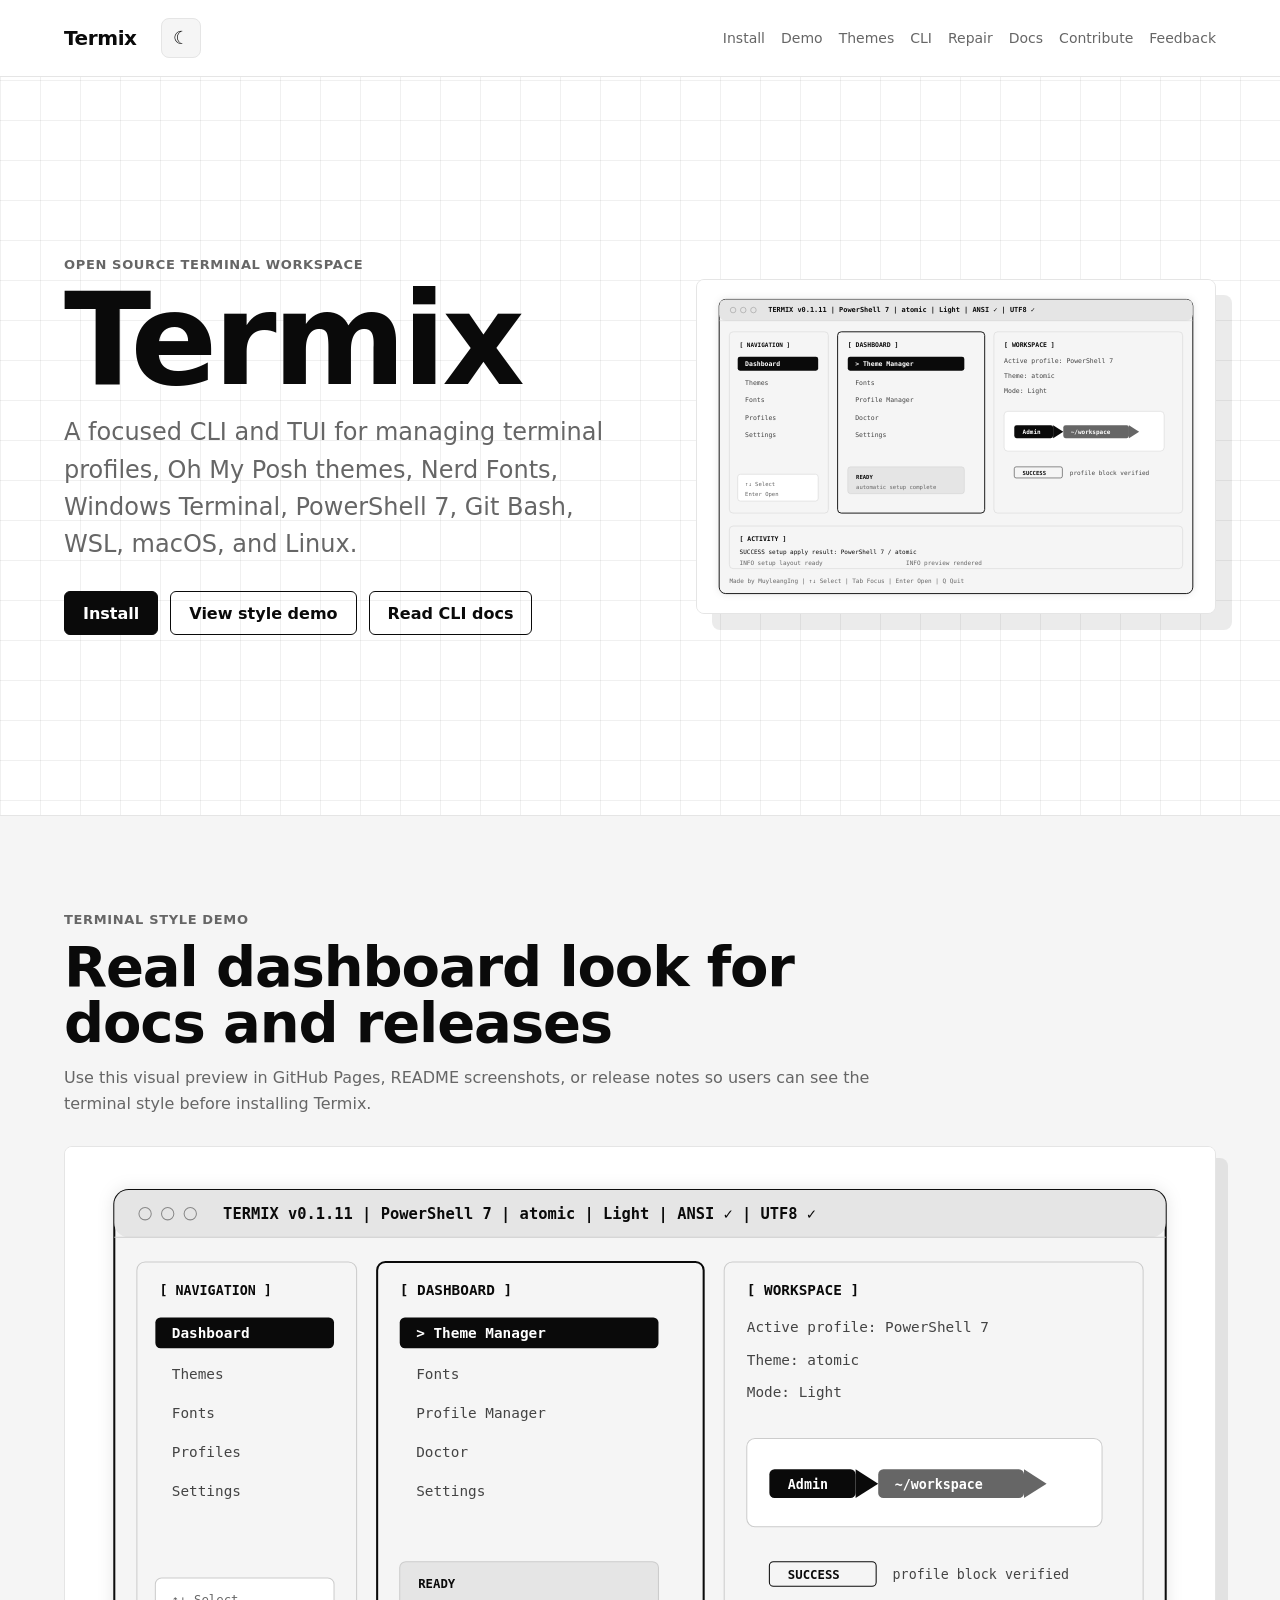
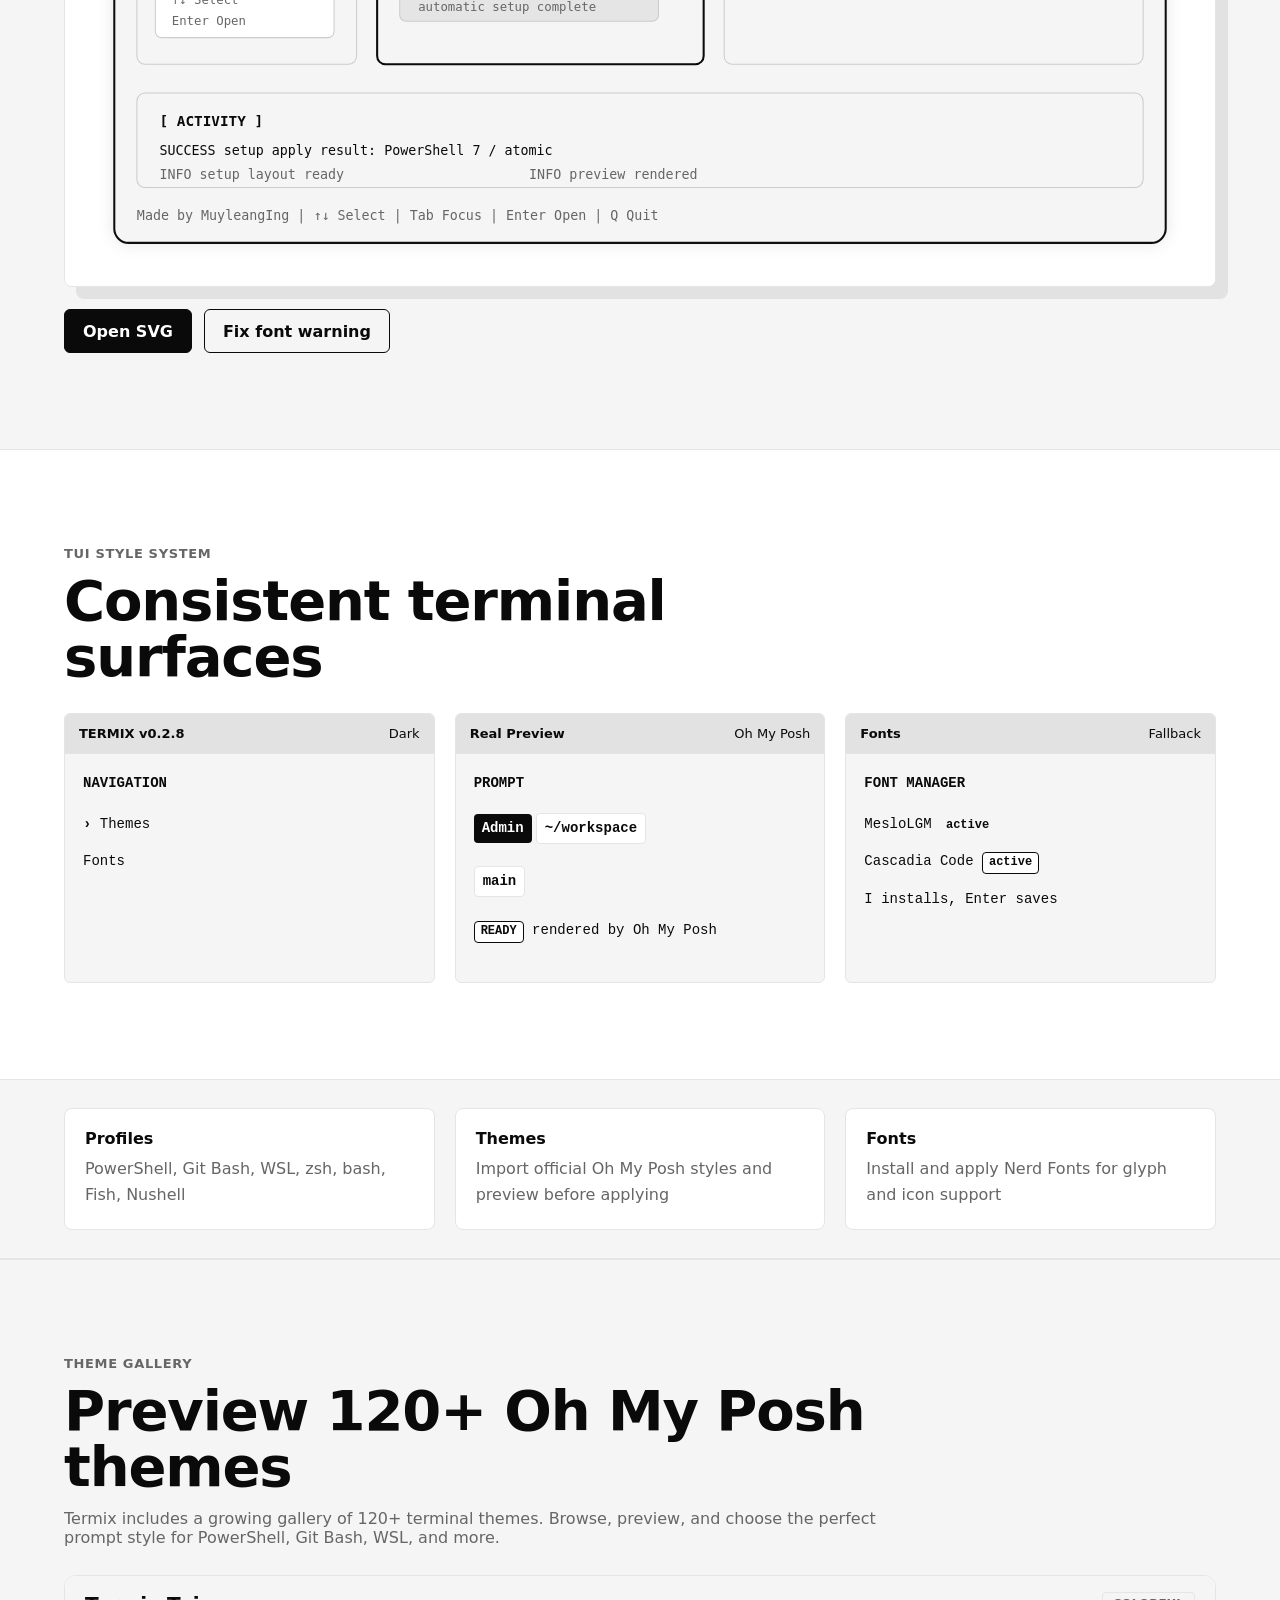
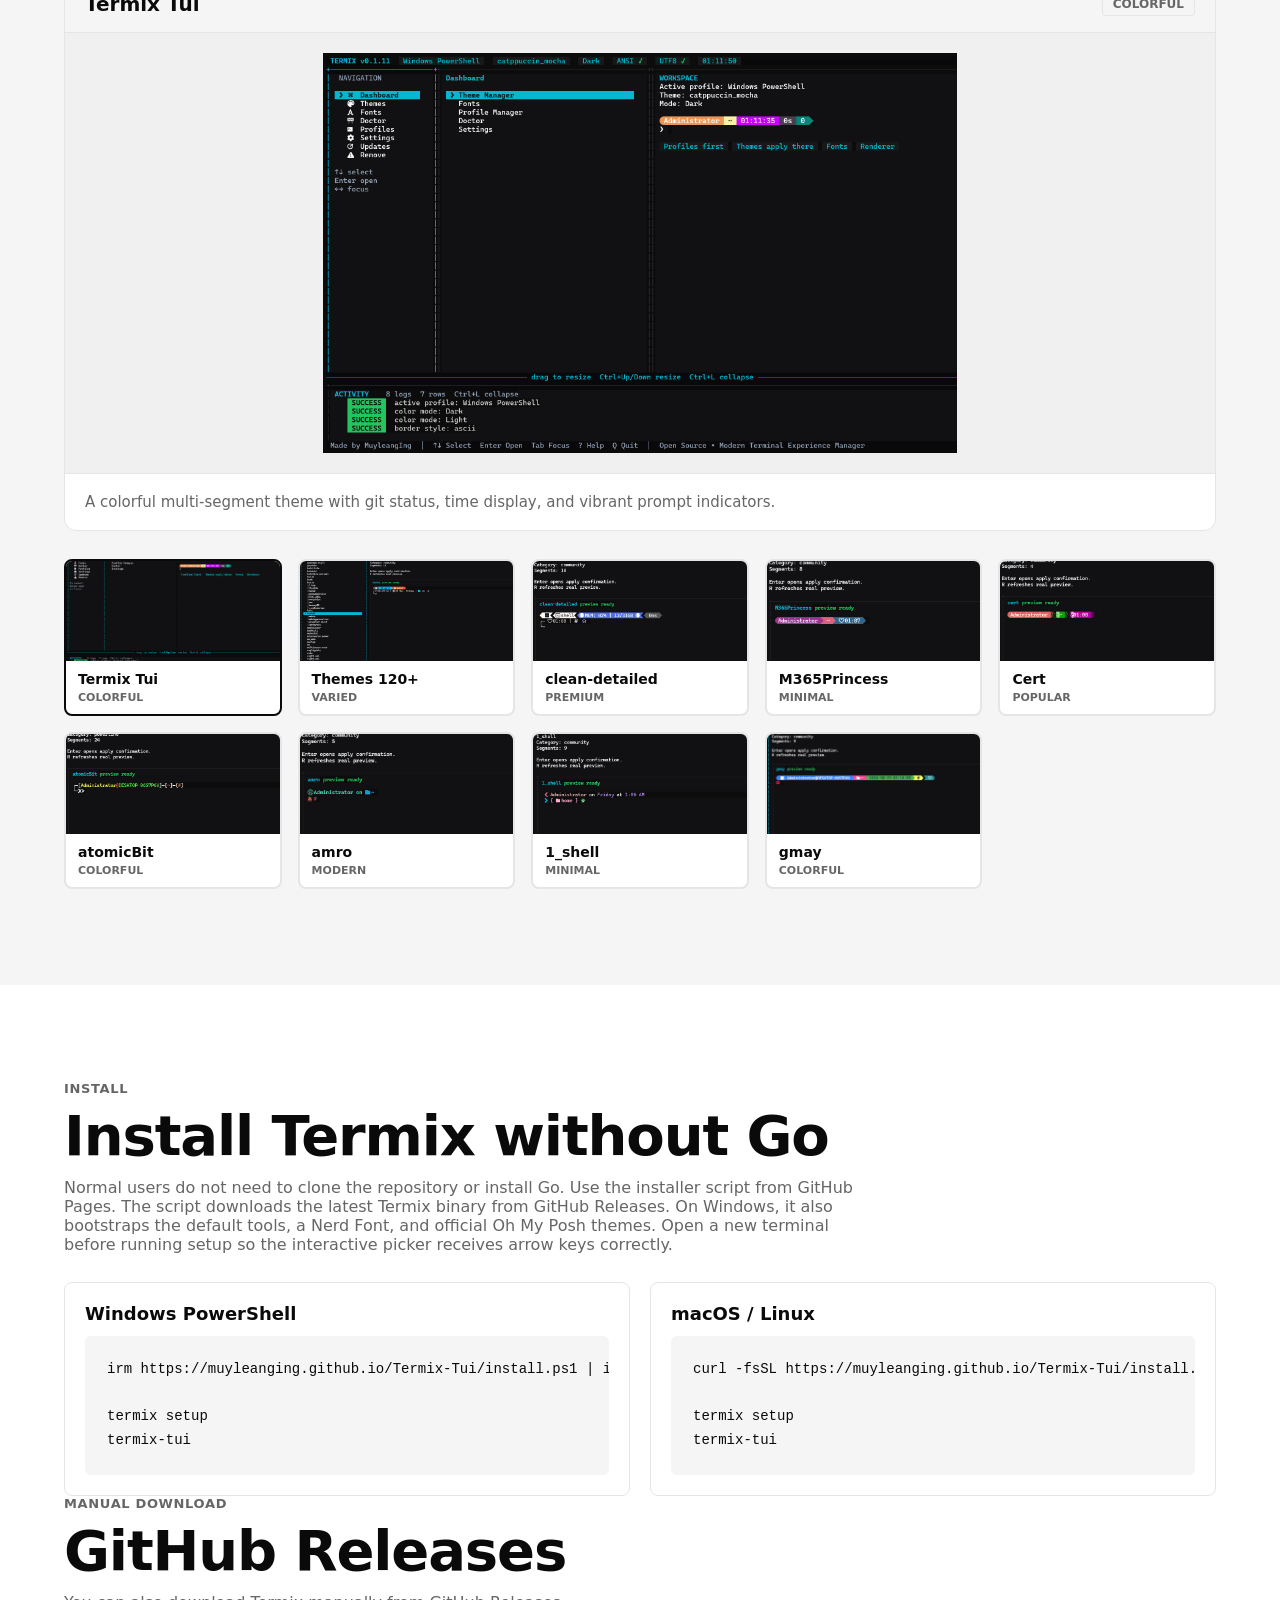
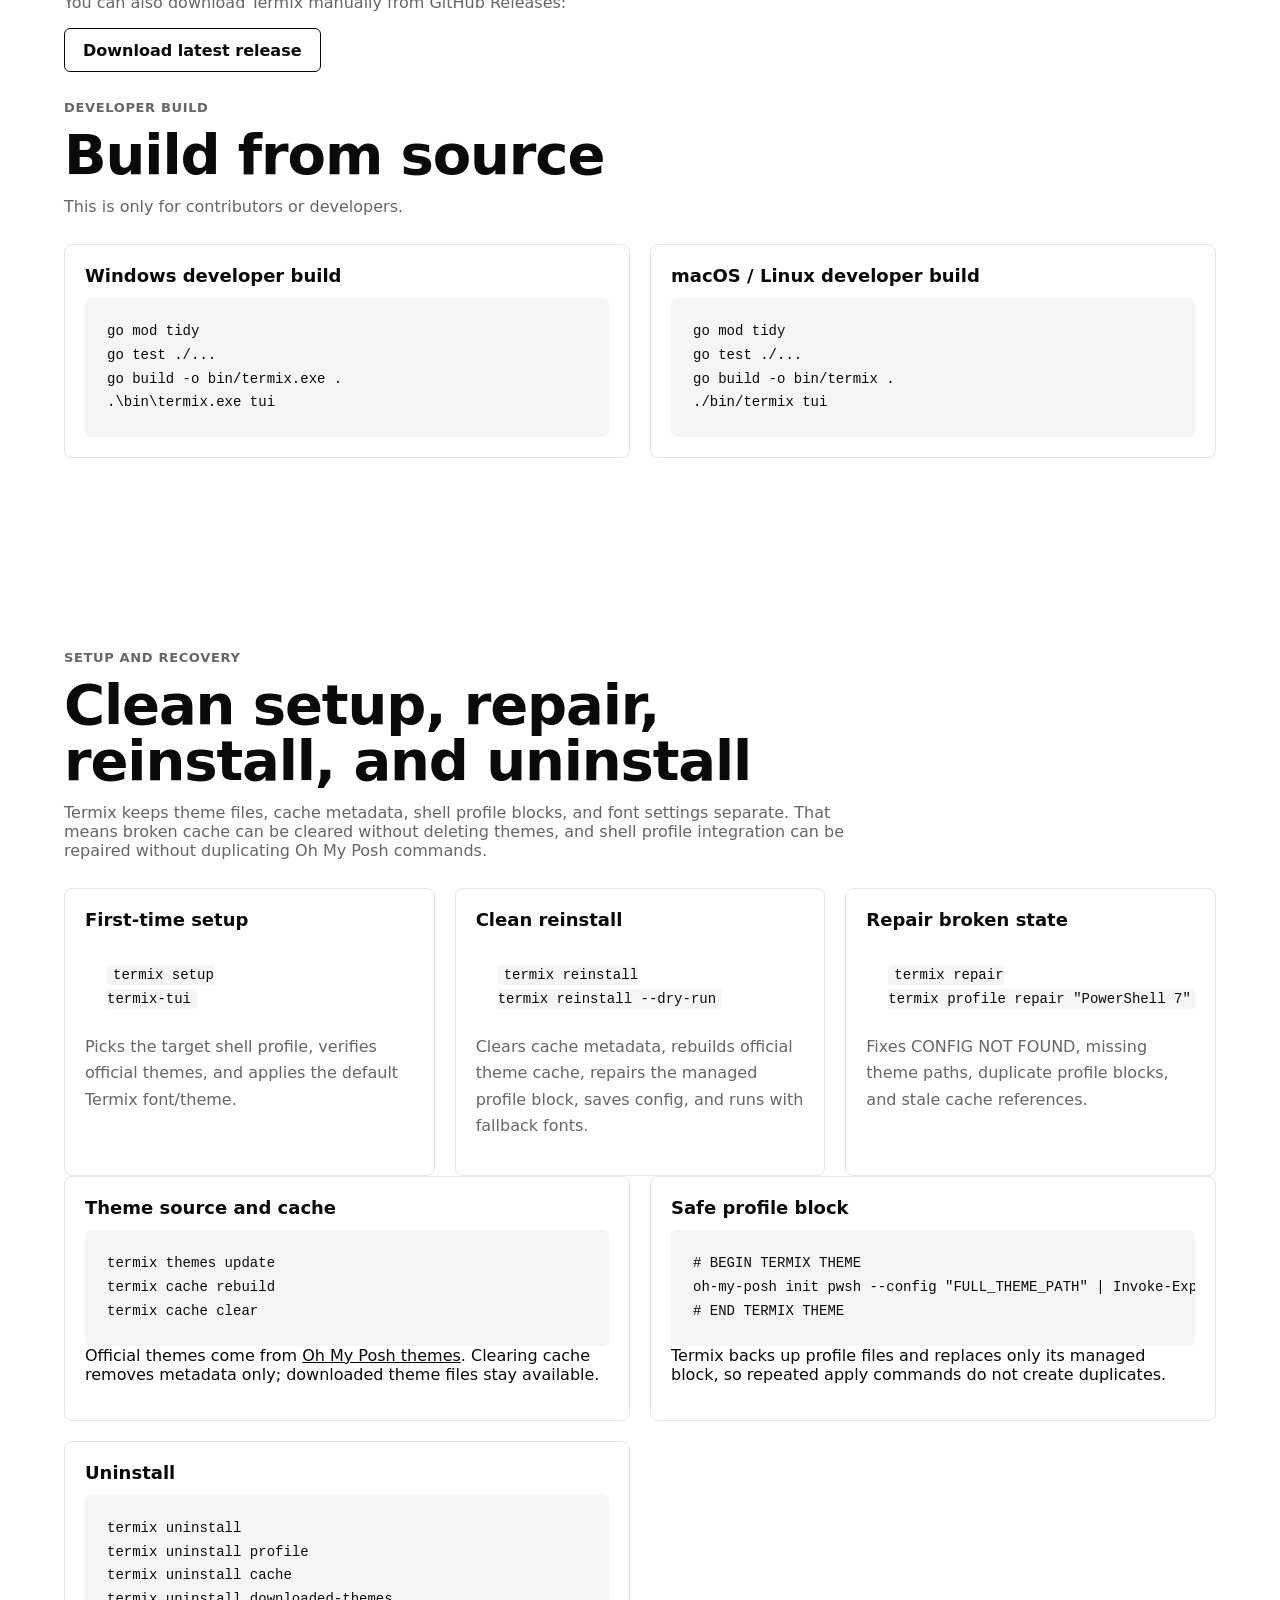
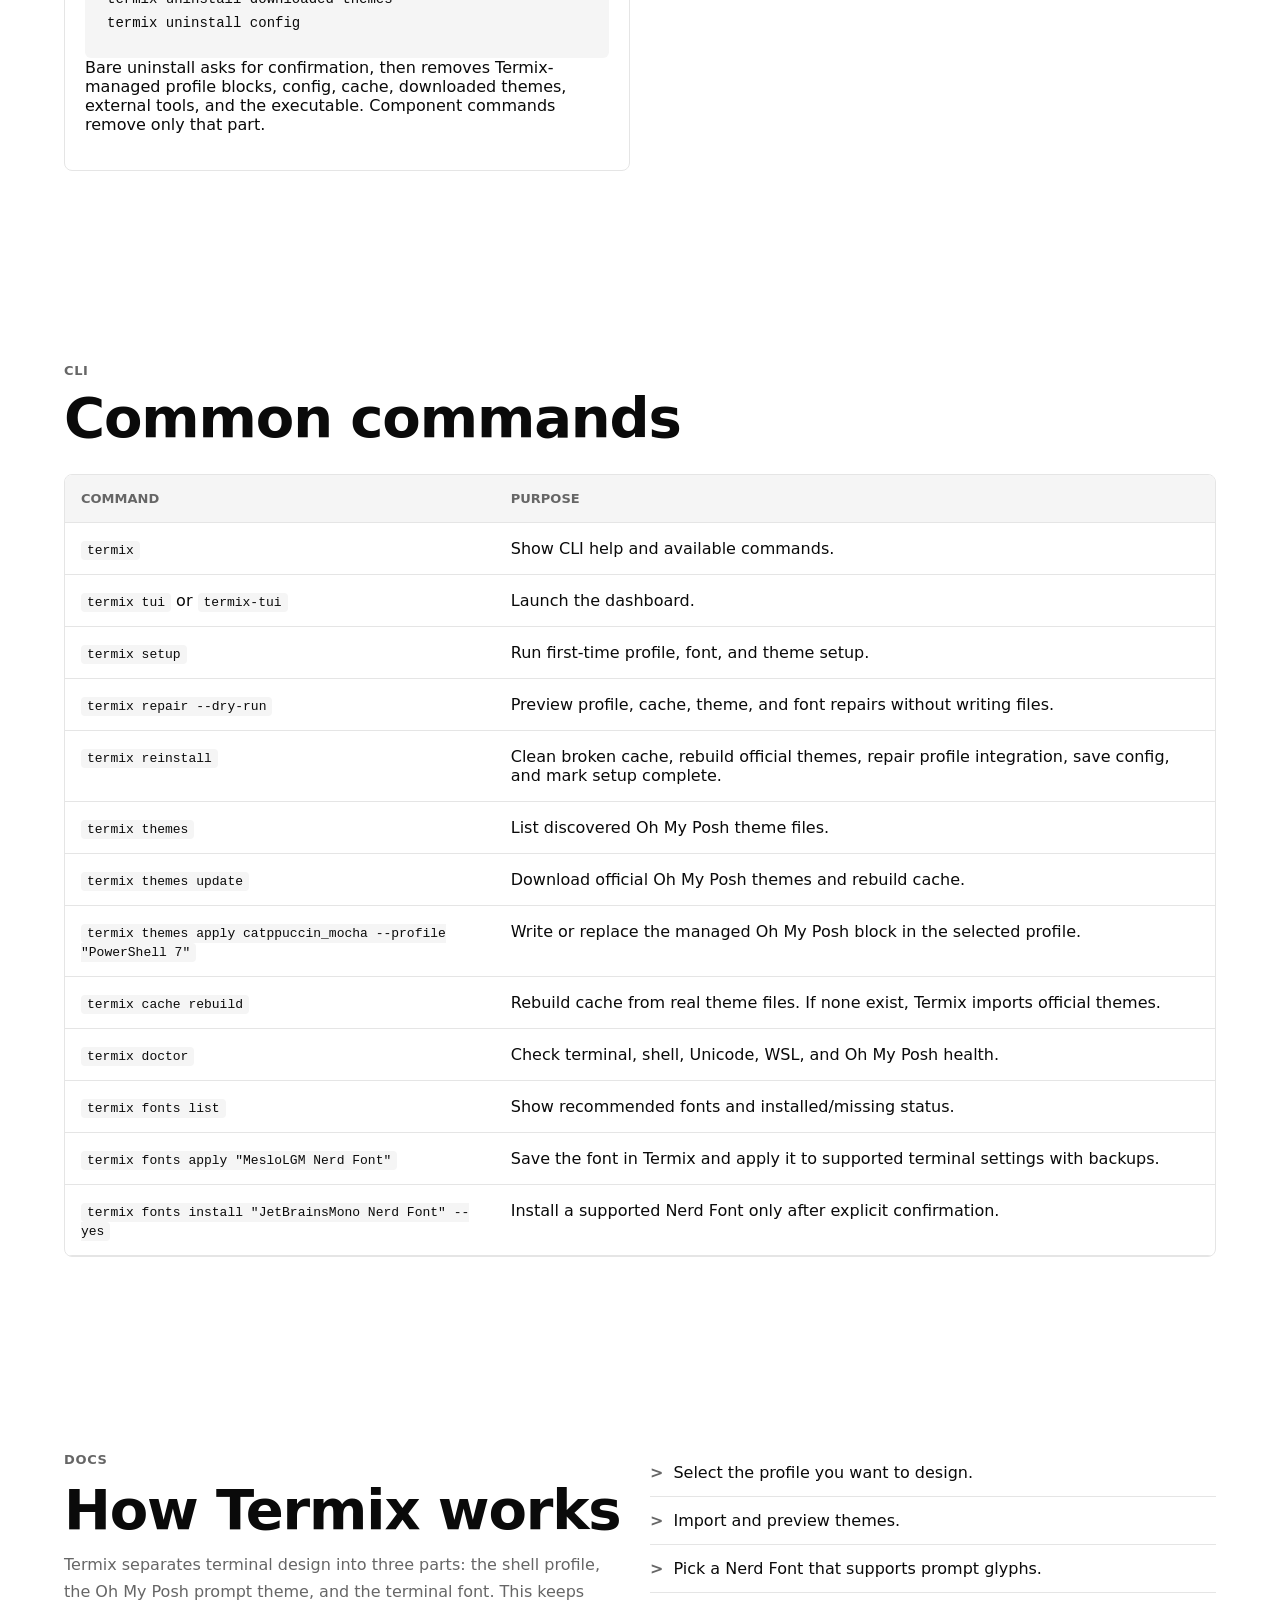
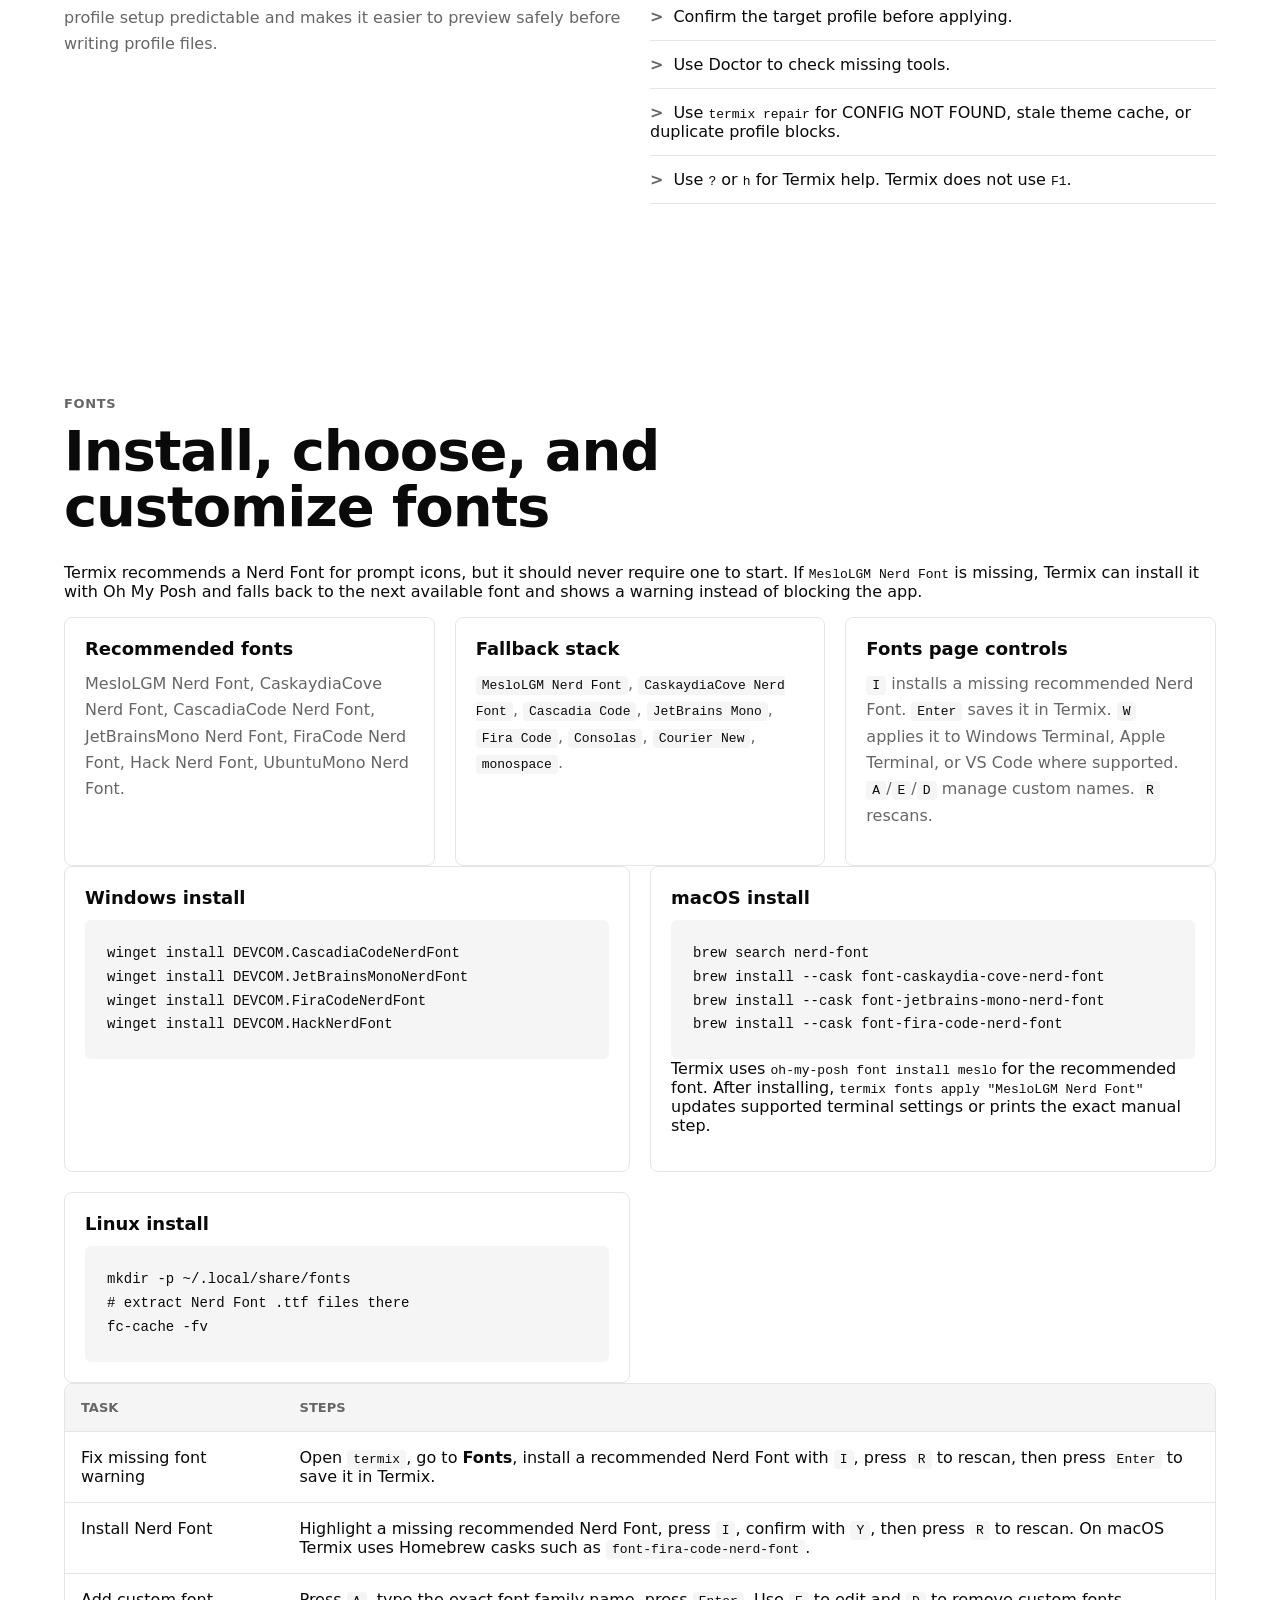
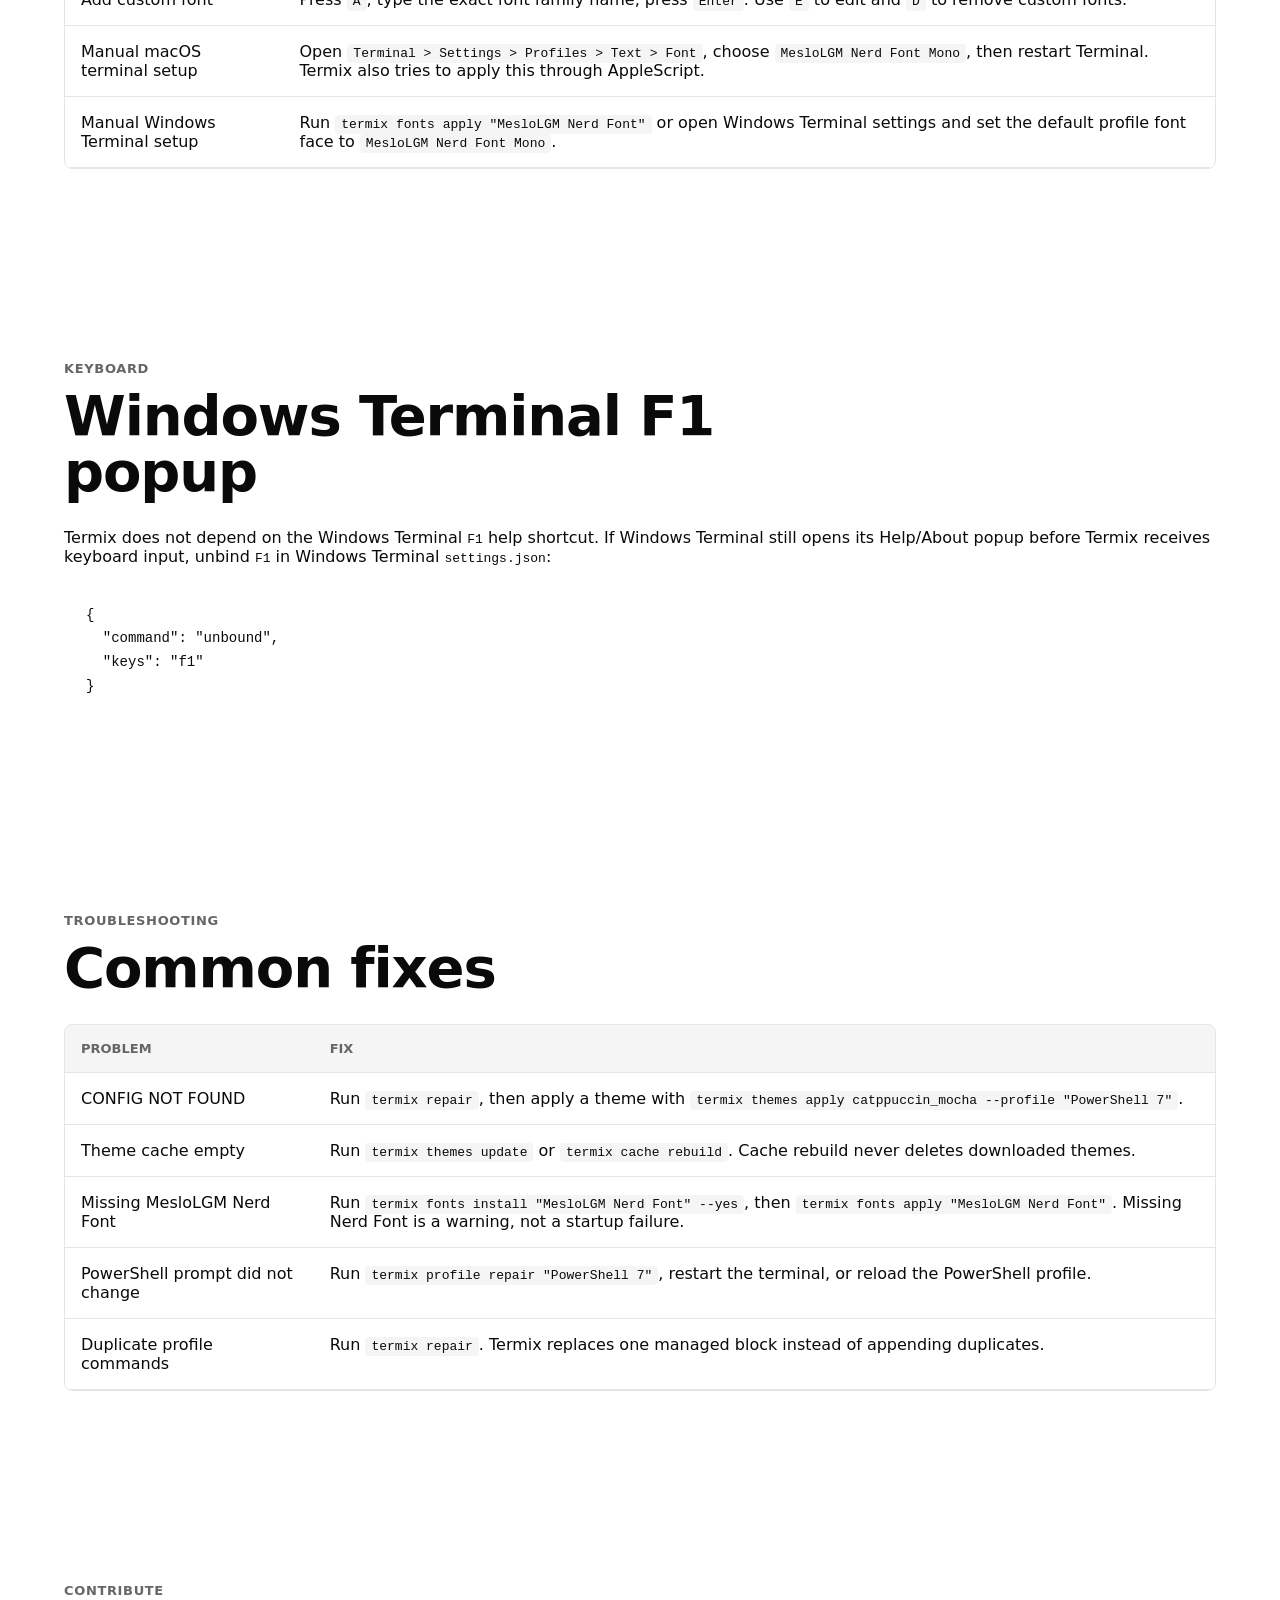
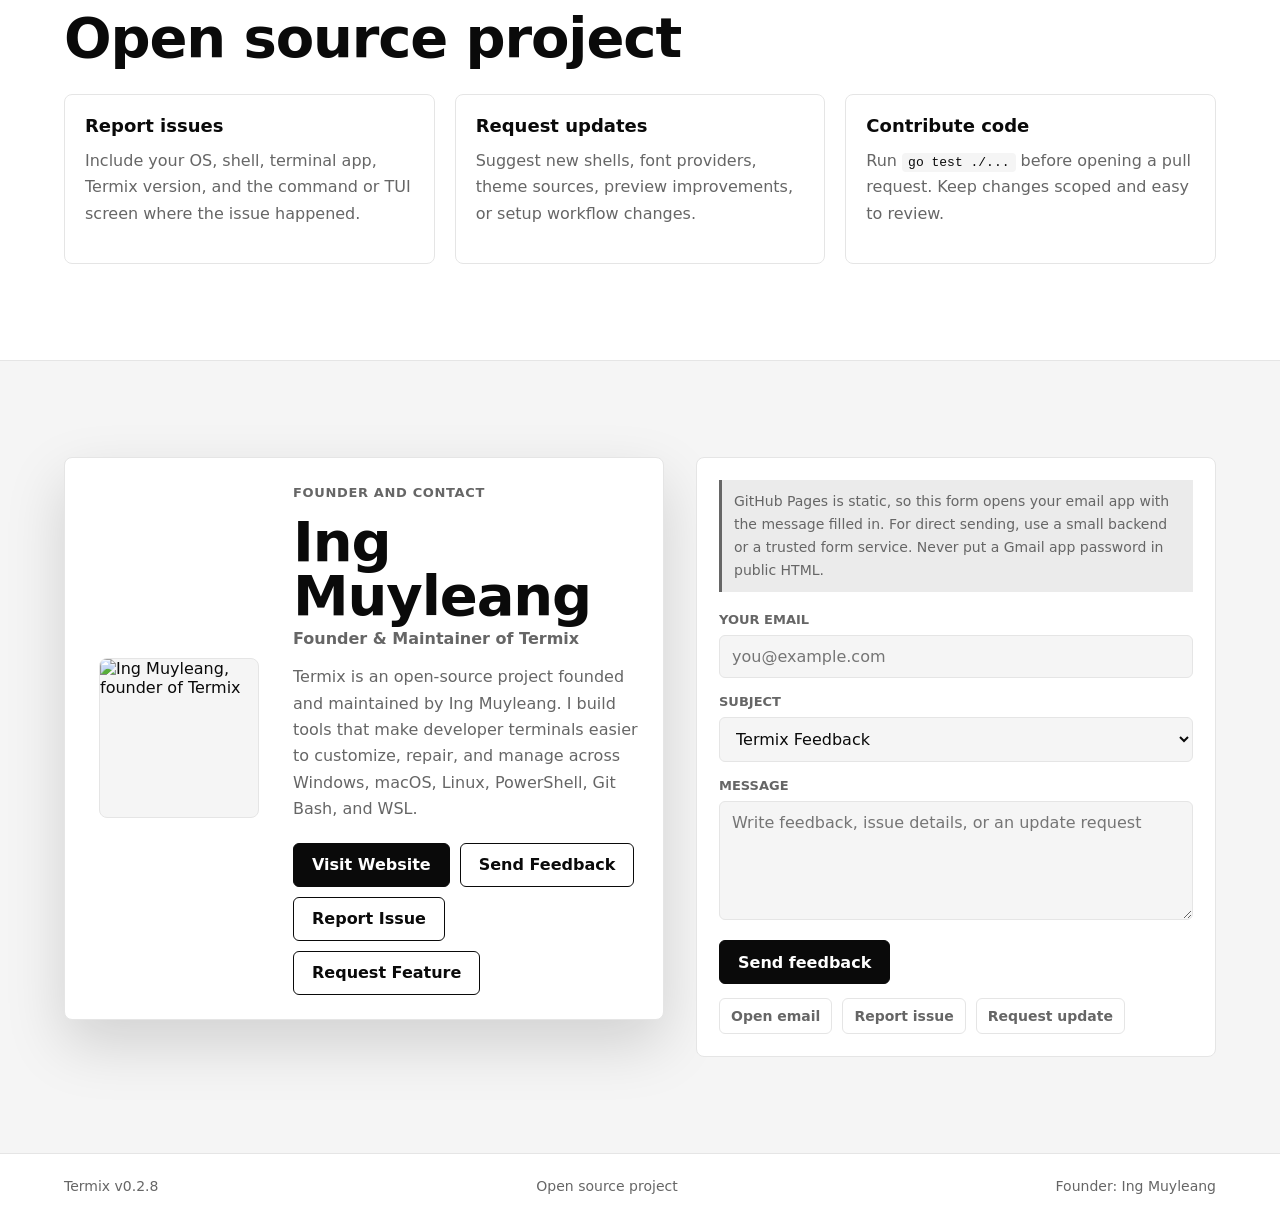
==== commit a2a59b54: "Speed up startup and clean uninstall" ====
--- a/site/index.html
+++ b/site/index.html
@@ -107,7 +107,7 @@
         </div>
         <div class="showcase-grid">
           <article class="tui-panel dark-panel">
-            <div class="tui-header"><strong>TERMIX v0.2.7</strong><span>Dark</span></div>
+            <div class="tui-header"><strong>TERMIX v0.2.8</strong><span>Dark</span></div>
             <div class="tui-body">
               <p class="tui-title">Navigation</p>
               <p><span class="cursor">›</span> Themes</p>
@@ -303,7 +303,7 @@
 termix uninstall cache
 termix uninstall downloaded-themes
 termix uninstall config</code></pre>
-            <p>Bare uninstall removes Termix-managed profile blocks, config, cache, downloaded themes, and the executable. Component commands remove only that part.</p>
+            <p>Bare uninstall asks for confirmation, then removes Termix-managed profile blocks, config, cache, downloaded themes, external tools, and the executable. Component commands remove only that part.</p>
           </article>
         </div>
       </section>
@@ -611,7 +611,7 @@
     </main>
 
     <footer class="site-footer">
-      <span>Termix v0.2.7</span>
+      <span>Termix v0.2.8</span>
       <span>Open source project</span>
       <span>Founder: Ing Muyleang</span>
     </footer>
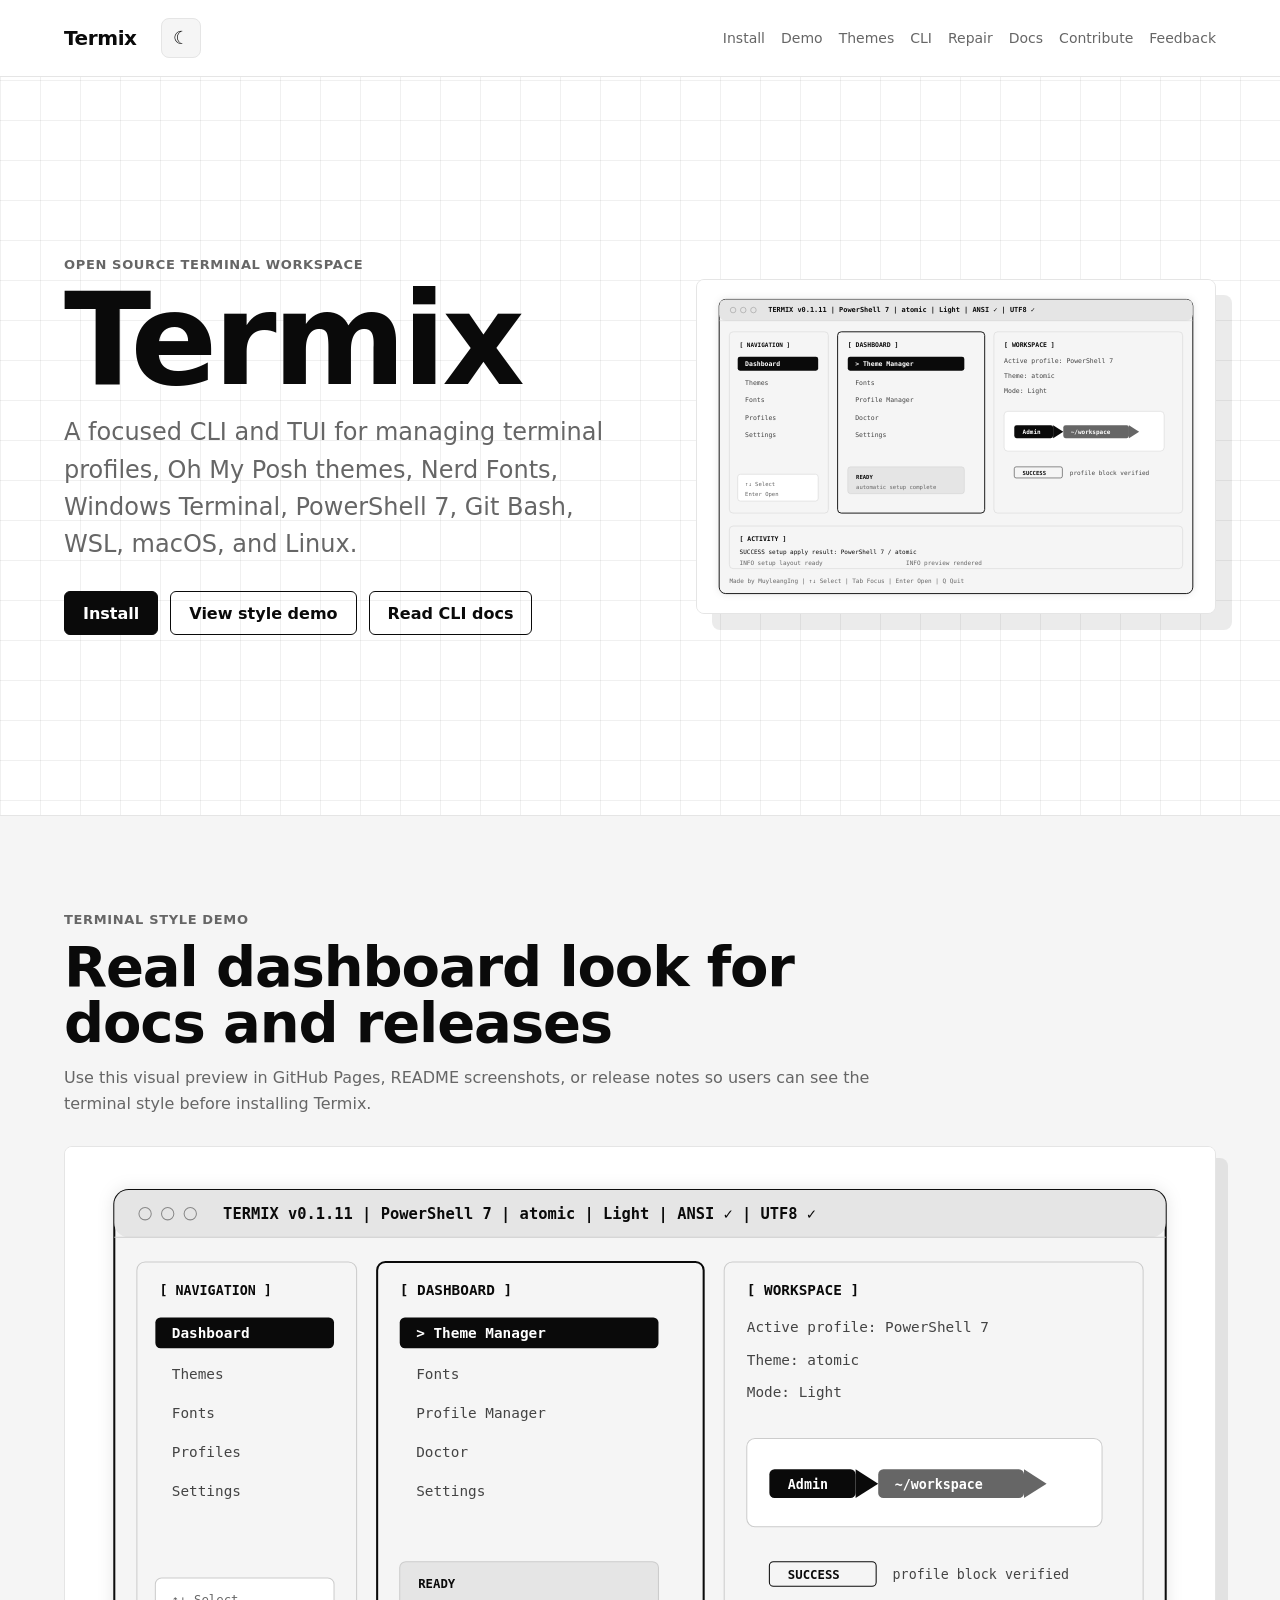
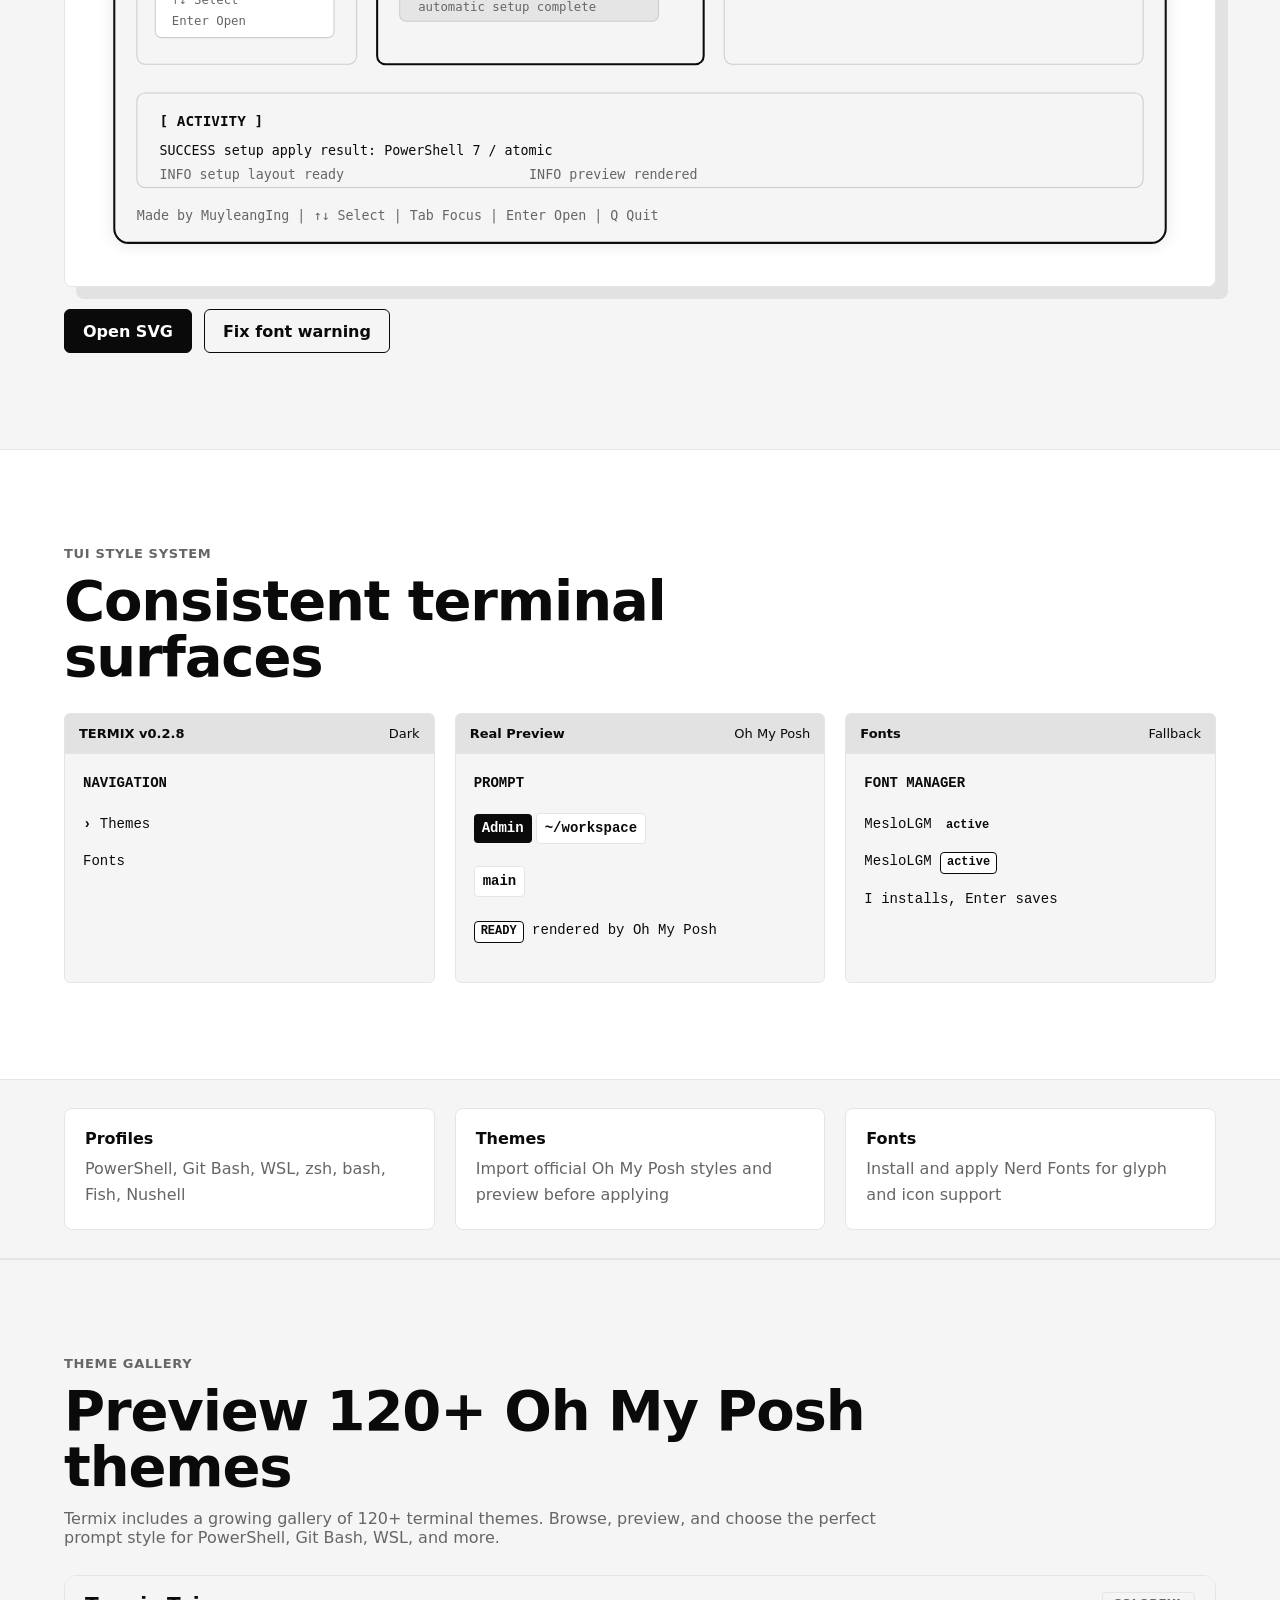
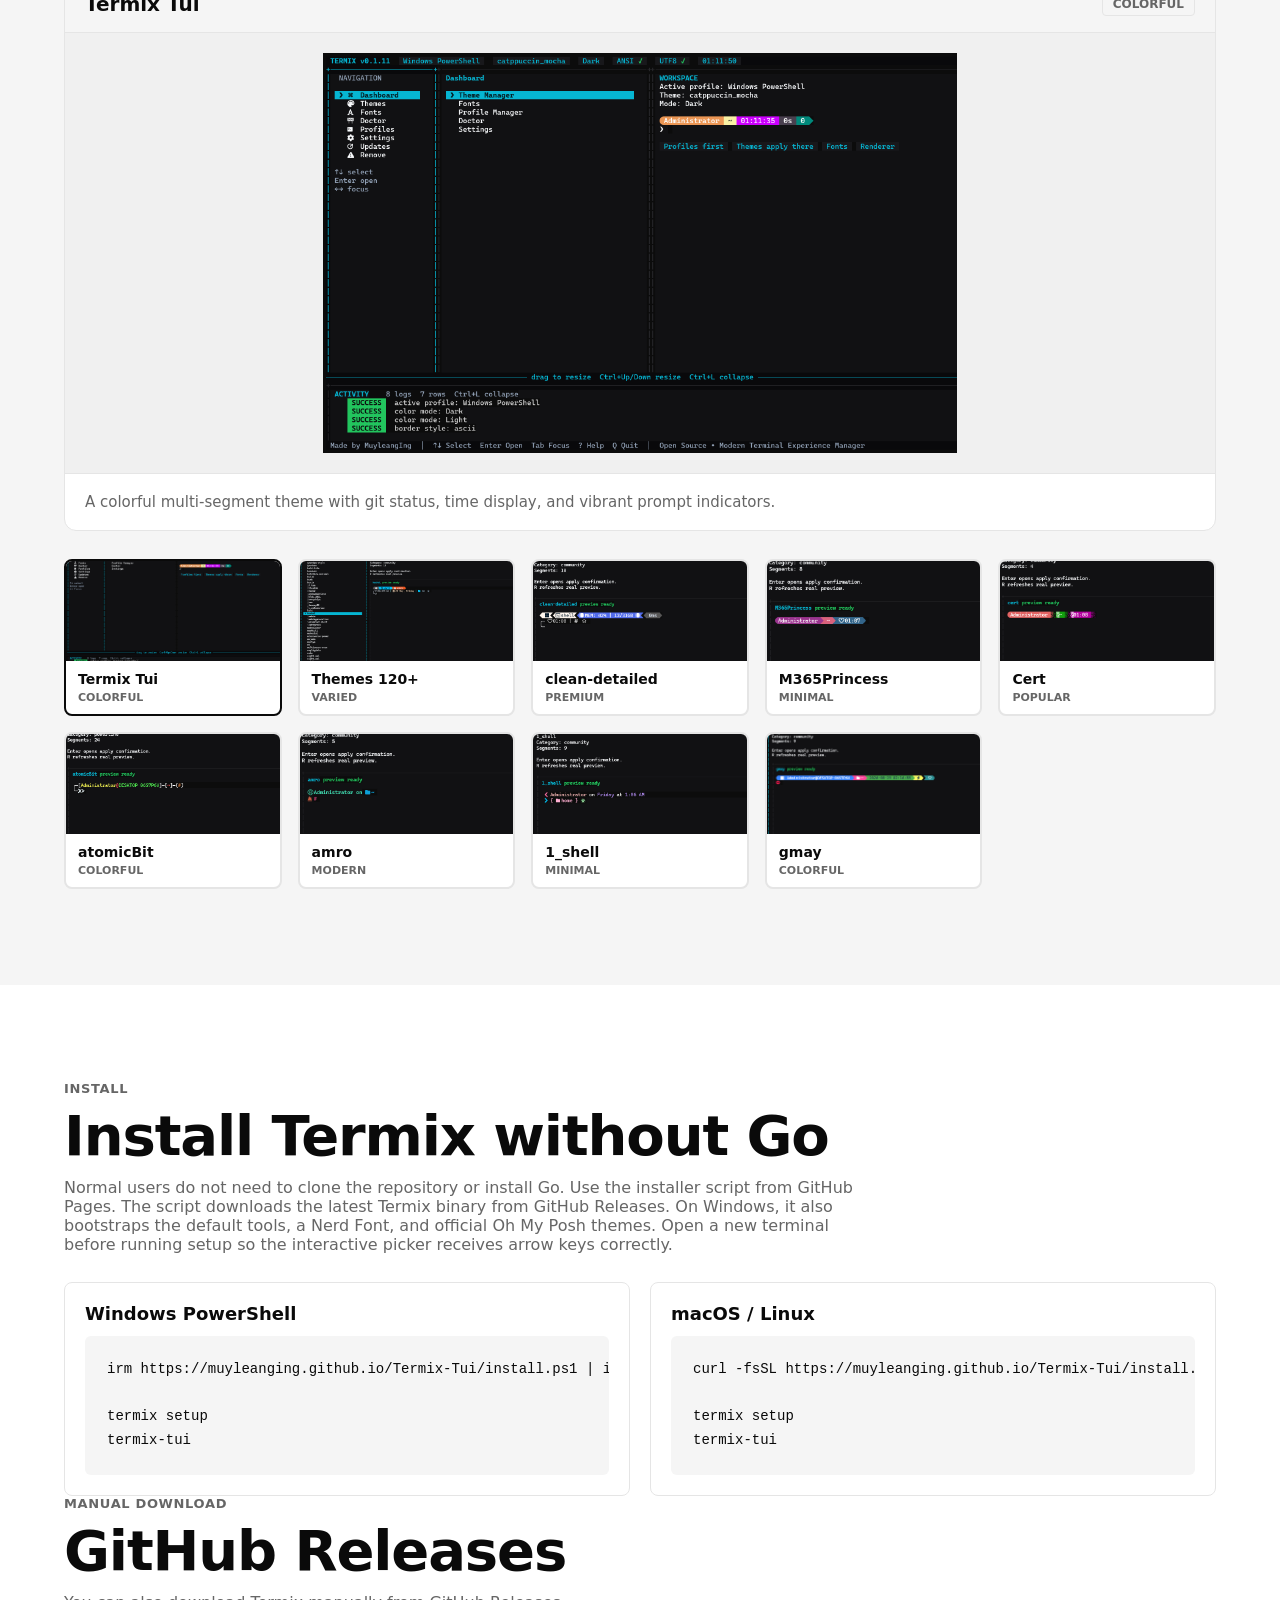
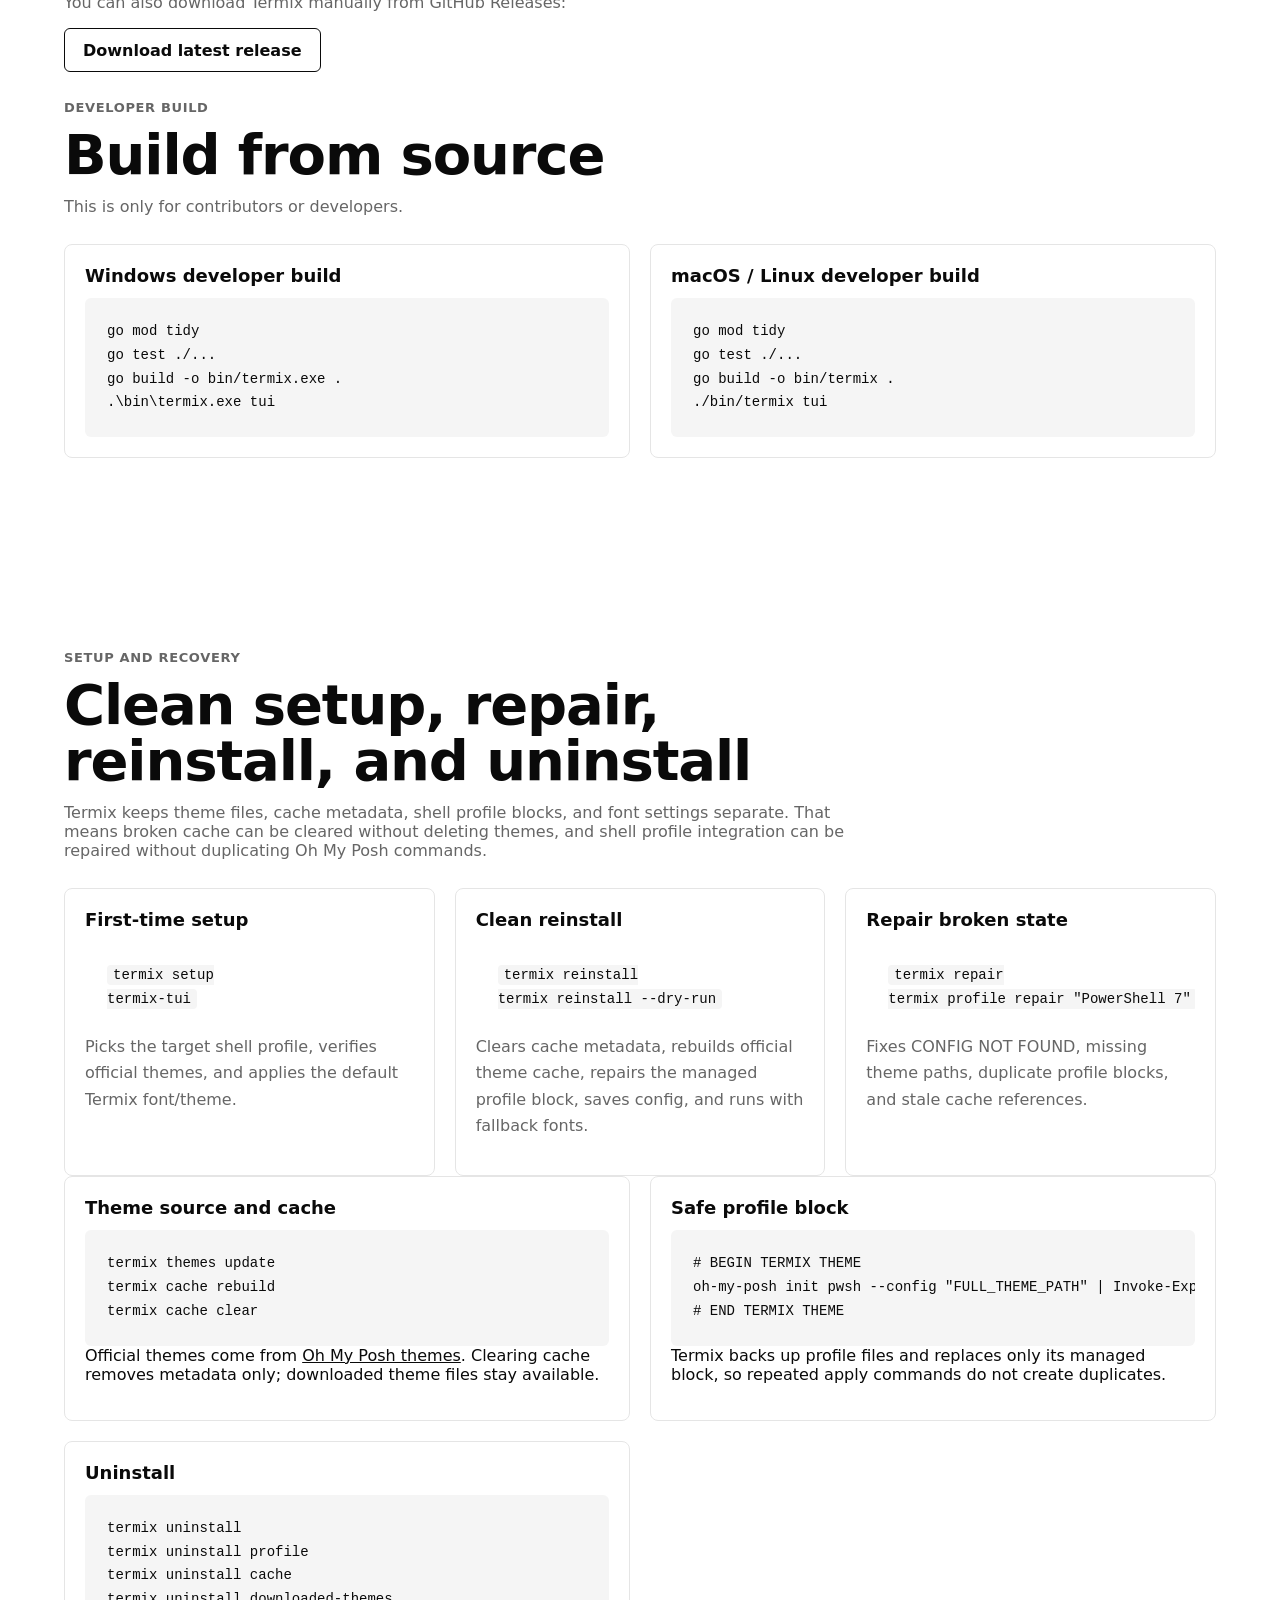
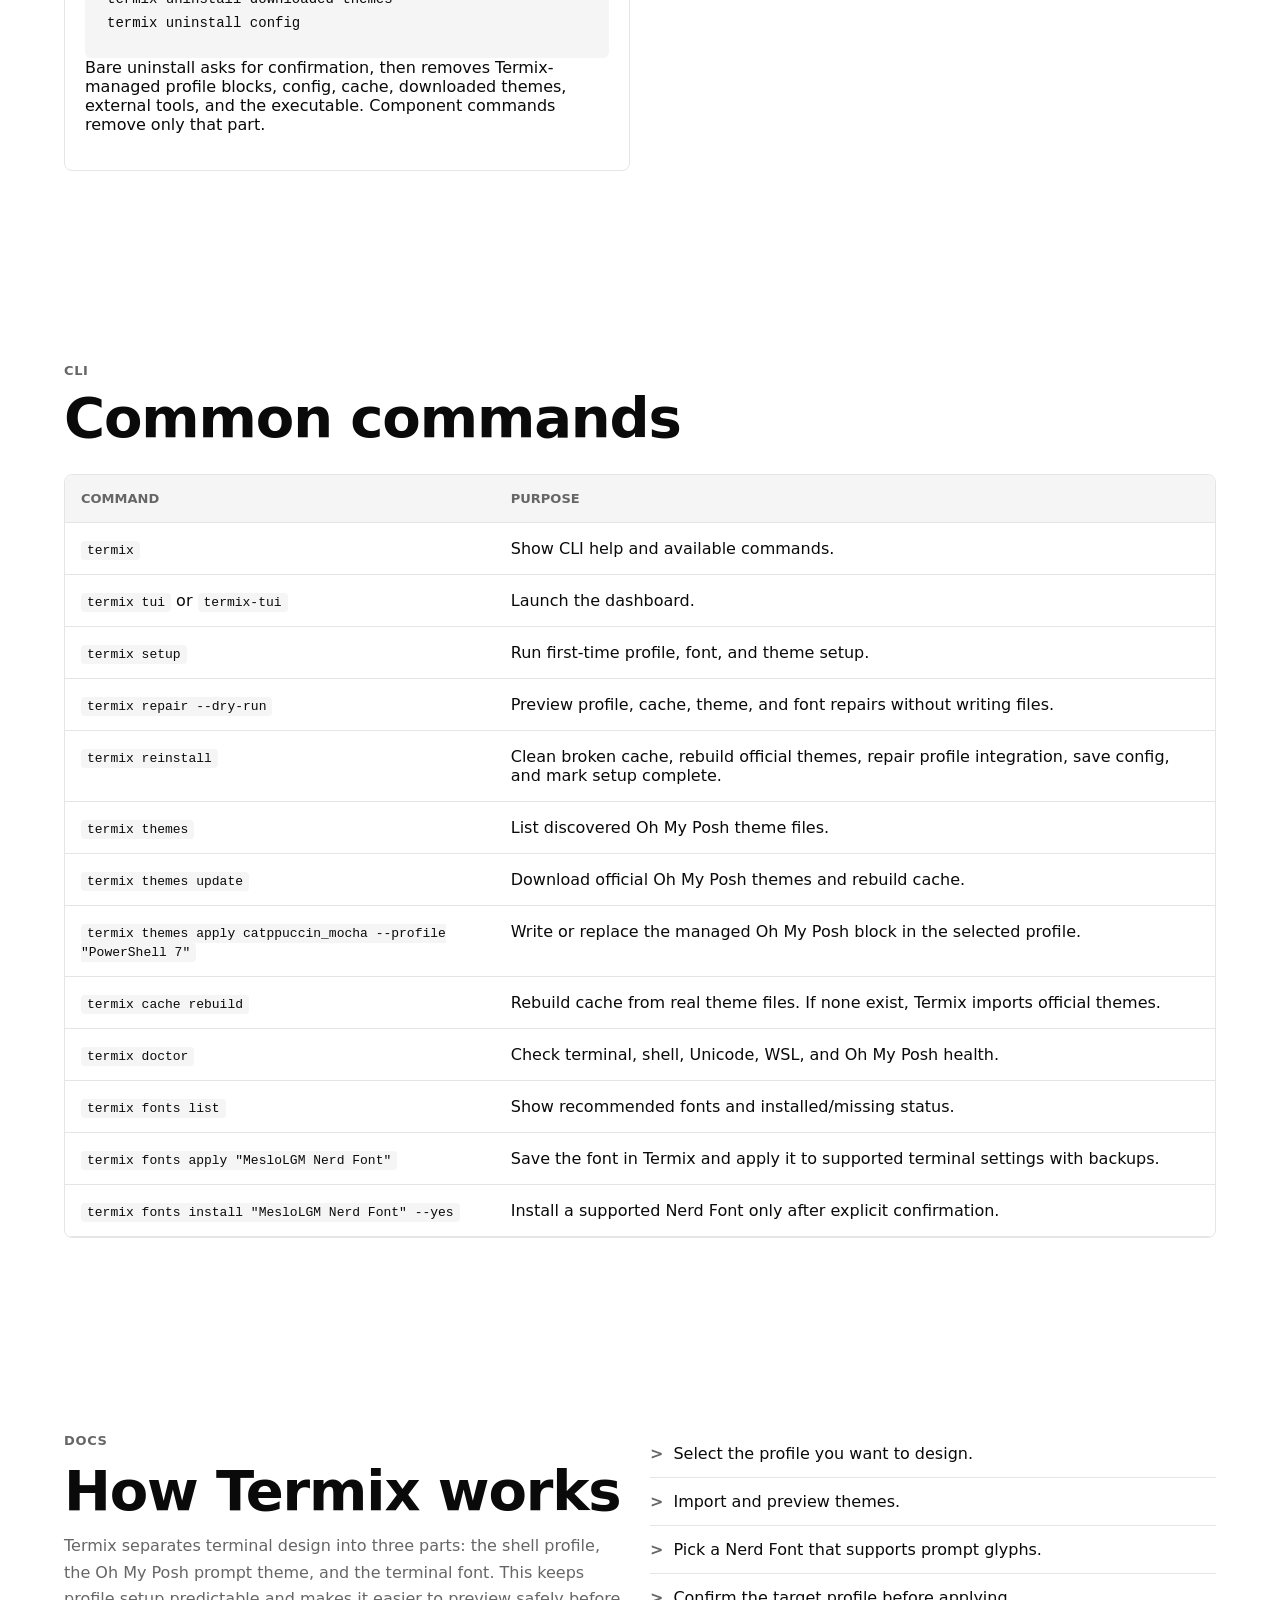
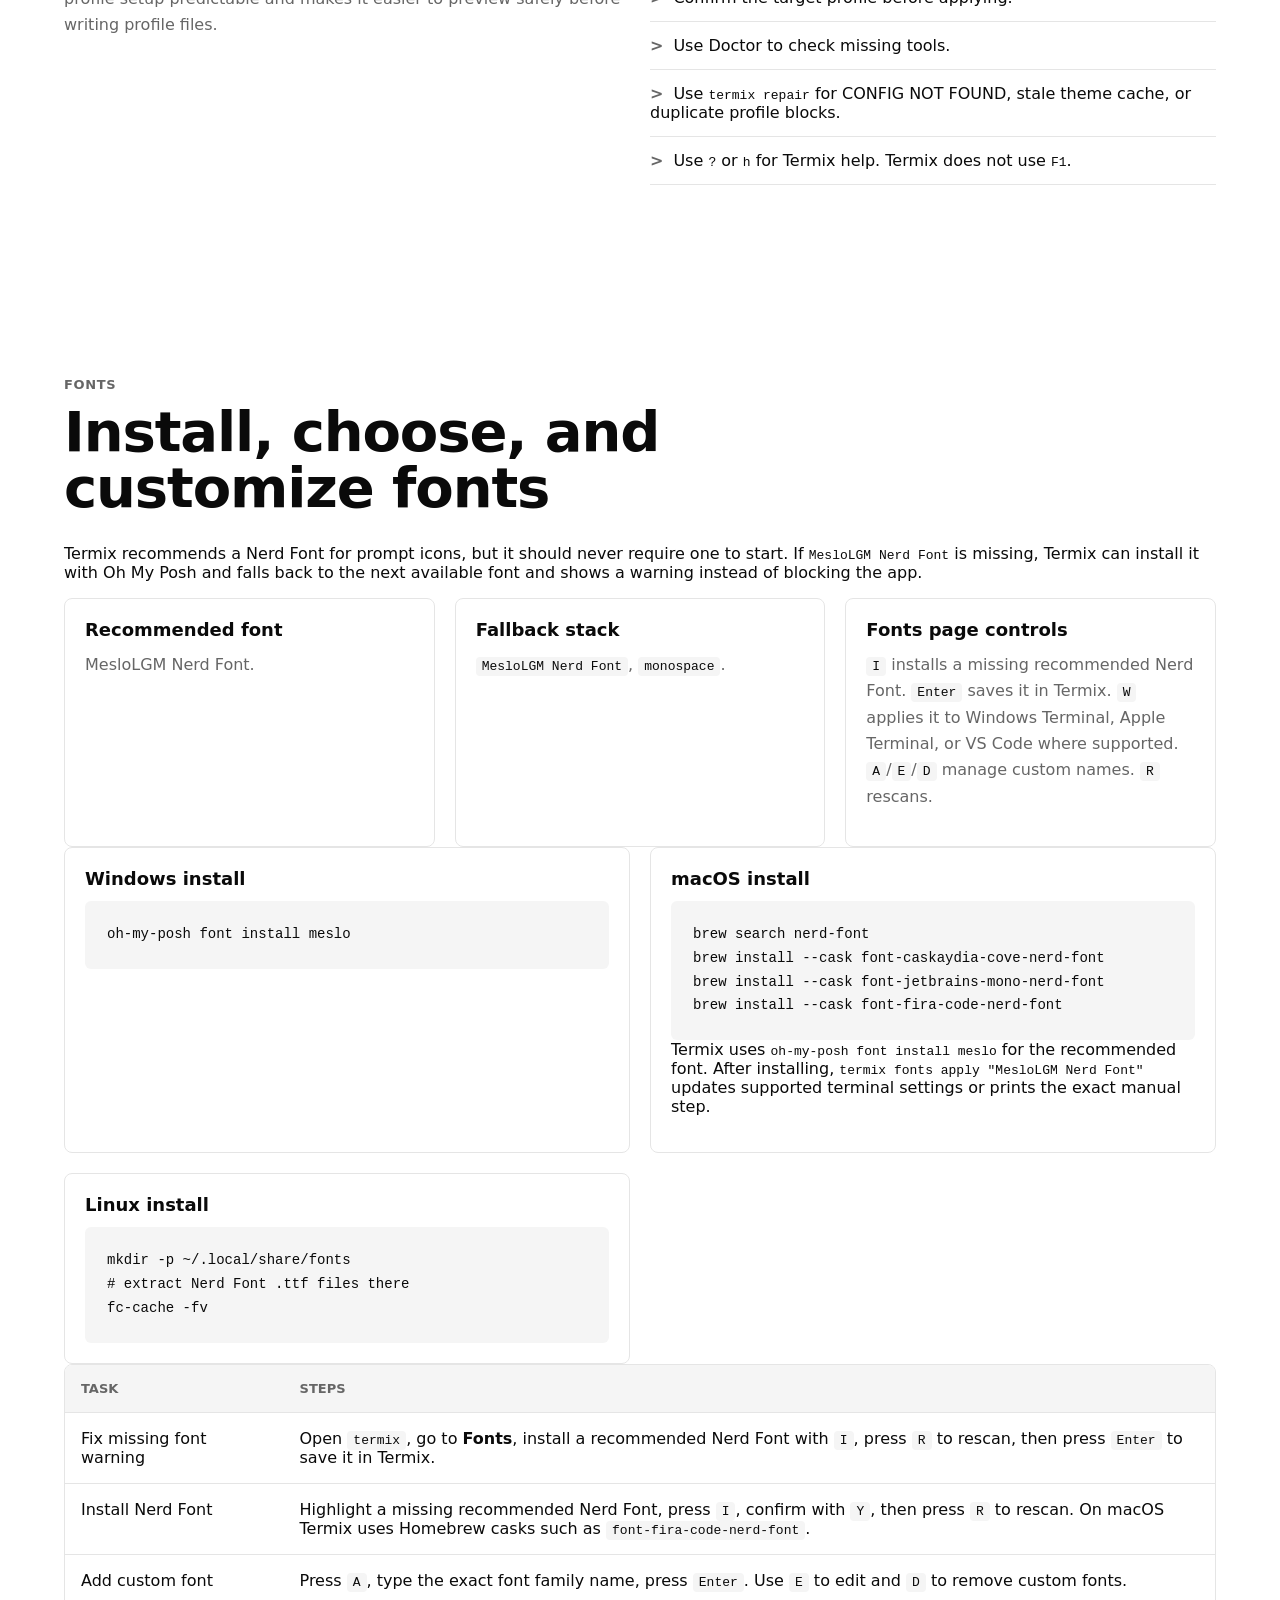
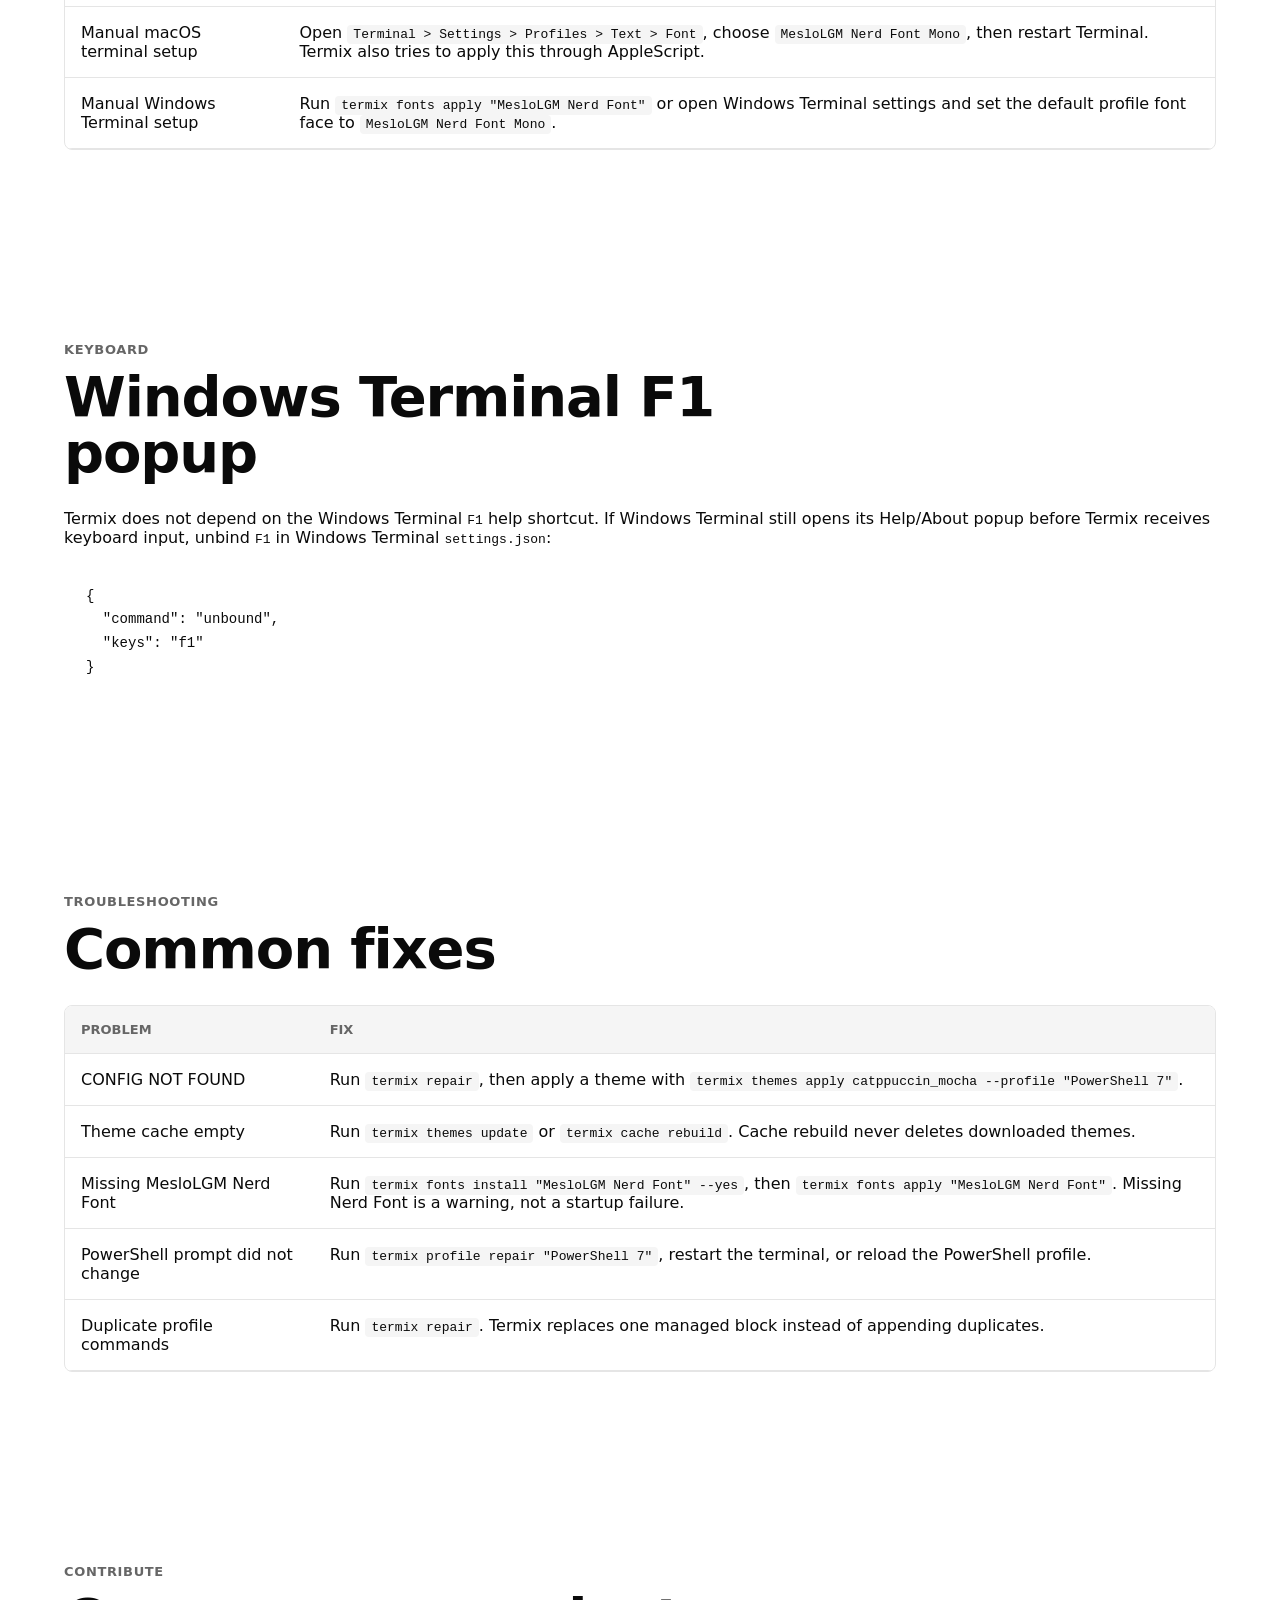
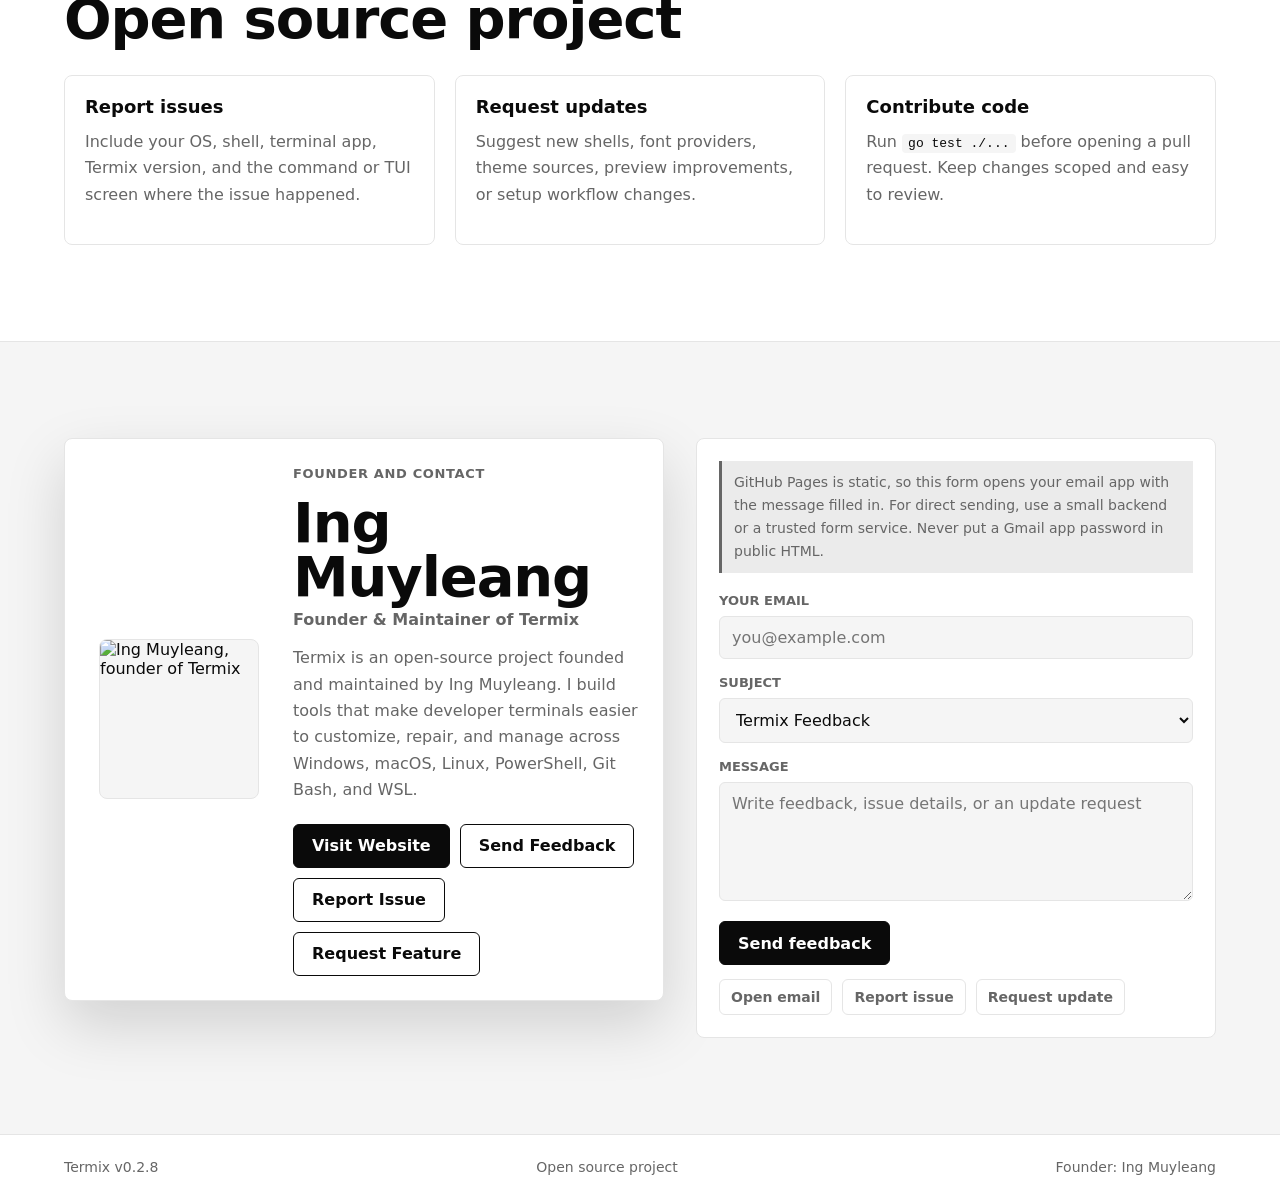
==== commit f33bcfcb: "Use Meslo only and bootstrap themes on Unix" ====
--- a/site/index.html
+++ b/site/index.html
@@ -128,7 +128,7 @@
             <div class="tui-body">
               <p class="tui-title">Font Manager</p>
               <p>MesloLGM <span class="status good">active</span></p>
-              <p>Cascadia Code <span class="status success">active</span></p>
+              <p>MesloLGM <span class="status success">active</span></p>
               <p>I installs, Enter saves</p>
             </div>
           </article>
@@ -371,7 +371,7 @@
                 <td>Save the font in Termix and apply it to supported terminal settings with backups.</td>
               </tr>
               <tr>
-                <td><code>termix fonts install "JetBrainsMono Nerd Font" --yes</code></td>
+                <td><code>termix fonts install "MesloLGM Nerd Font" --yes</code></td>
                 <td>Install a supported Nerd Font only after explicit confirmation.</td>
               </tr>
             </tbody>
@@ -413,12 +413,12 @@
         </p>
         <div class="card-grid">
           <article class="plain-card">
-            <h3>Recommended fonts</h3>
-            <p>MesloLGM Nerd Font, CaskaydiaCove Nerd Font, CascadiaCode Nerd Font, JetBrainsMono Nerd Font, FiraCode Nerd Font, Hack Nerd Font, UbuntuMono Nerd Font.</p>
+            <h3>Recommended font</h3>
+            <p>MesloLGM Nerd Font.</p>
           </article>
           <article class="plain-card">
             <h3>Fallback stack</h3>
-            <p><code>MesloLGM Nerd Font</code>, <code>CaskaydiaCove Nerd Font</code>, <code>Cascadia Code</code>, <code>JetBrains Mono</code>, <code>Fira Code</code>, <code>Consolas</code>, <code>Courier New</code>, <code>monospace</code>.</p>
+            <p><code>MesloLGM Nerd Font</code>, <code>monospace</code>.</p>
           </article>
           <article class="plain-card">
             <h3>Fonts page controls</h3>
@@ -428,10 +428,7 @@
         <div class="code-grid">
           <article>
             <h3>Windows install</h3>
-            <pre><code>winget install DEVCOM.CascadiaCodeNerdFont
-winget install DEVCOM.JetBrainsMonoNerdFont
-winget install DEVCOM.FiraCodeNerdFont
-winget install DEVCOM.HackNerdFont</code></pre>
+            <pre><code>oh-my-posh font install meslo</code></pre>
           </article>
           <article>
             <h3>macOS install</h3>
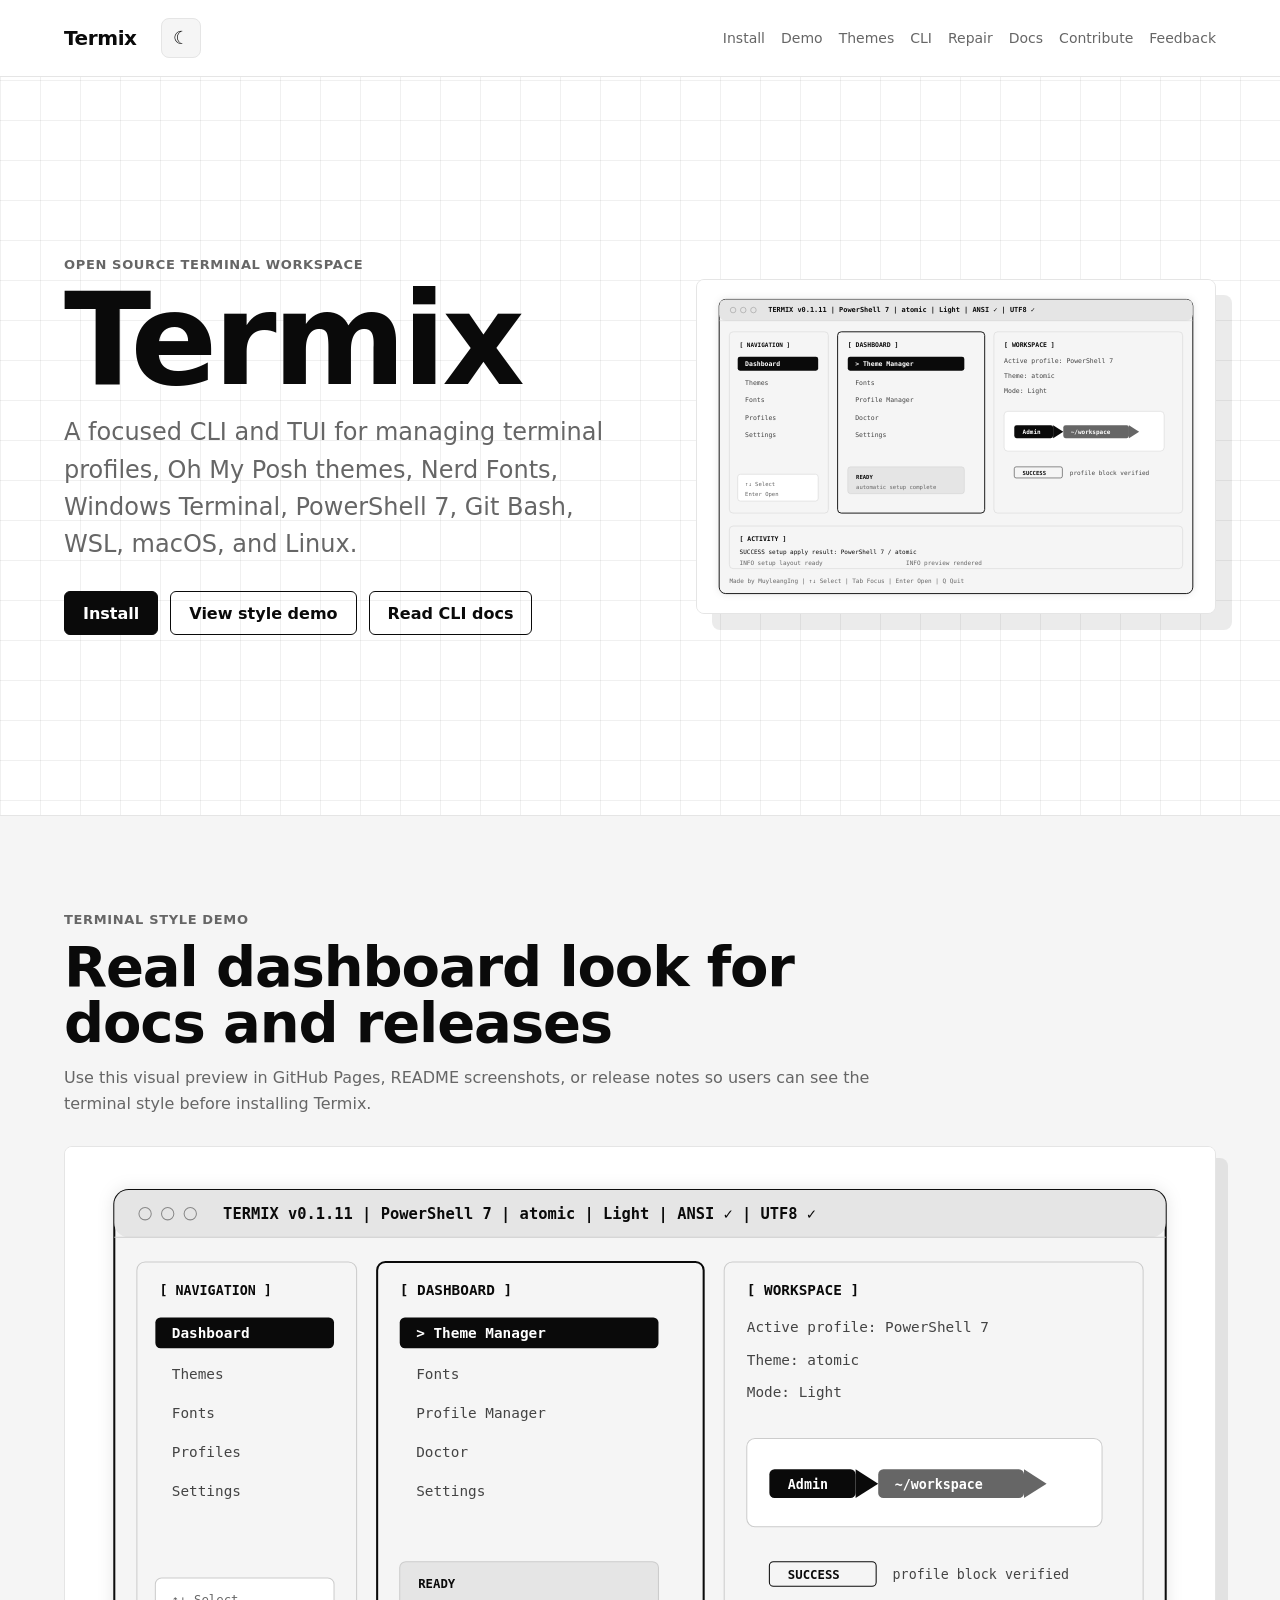
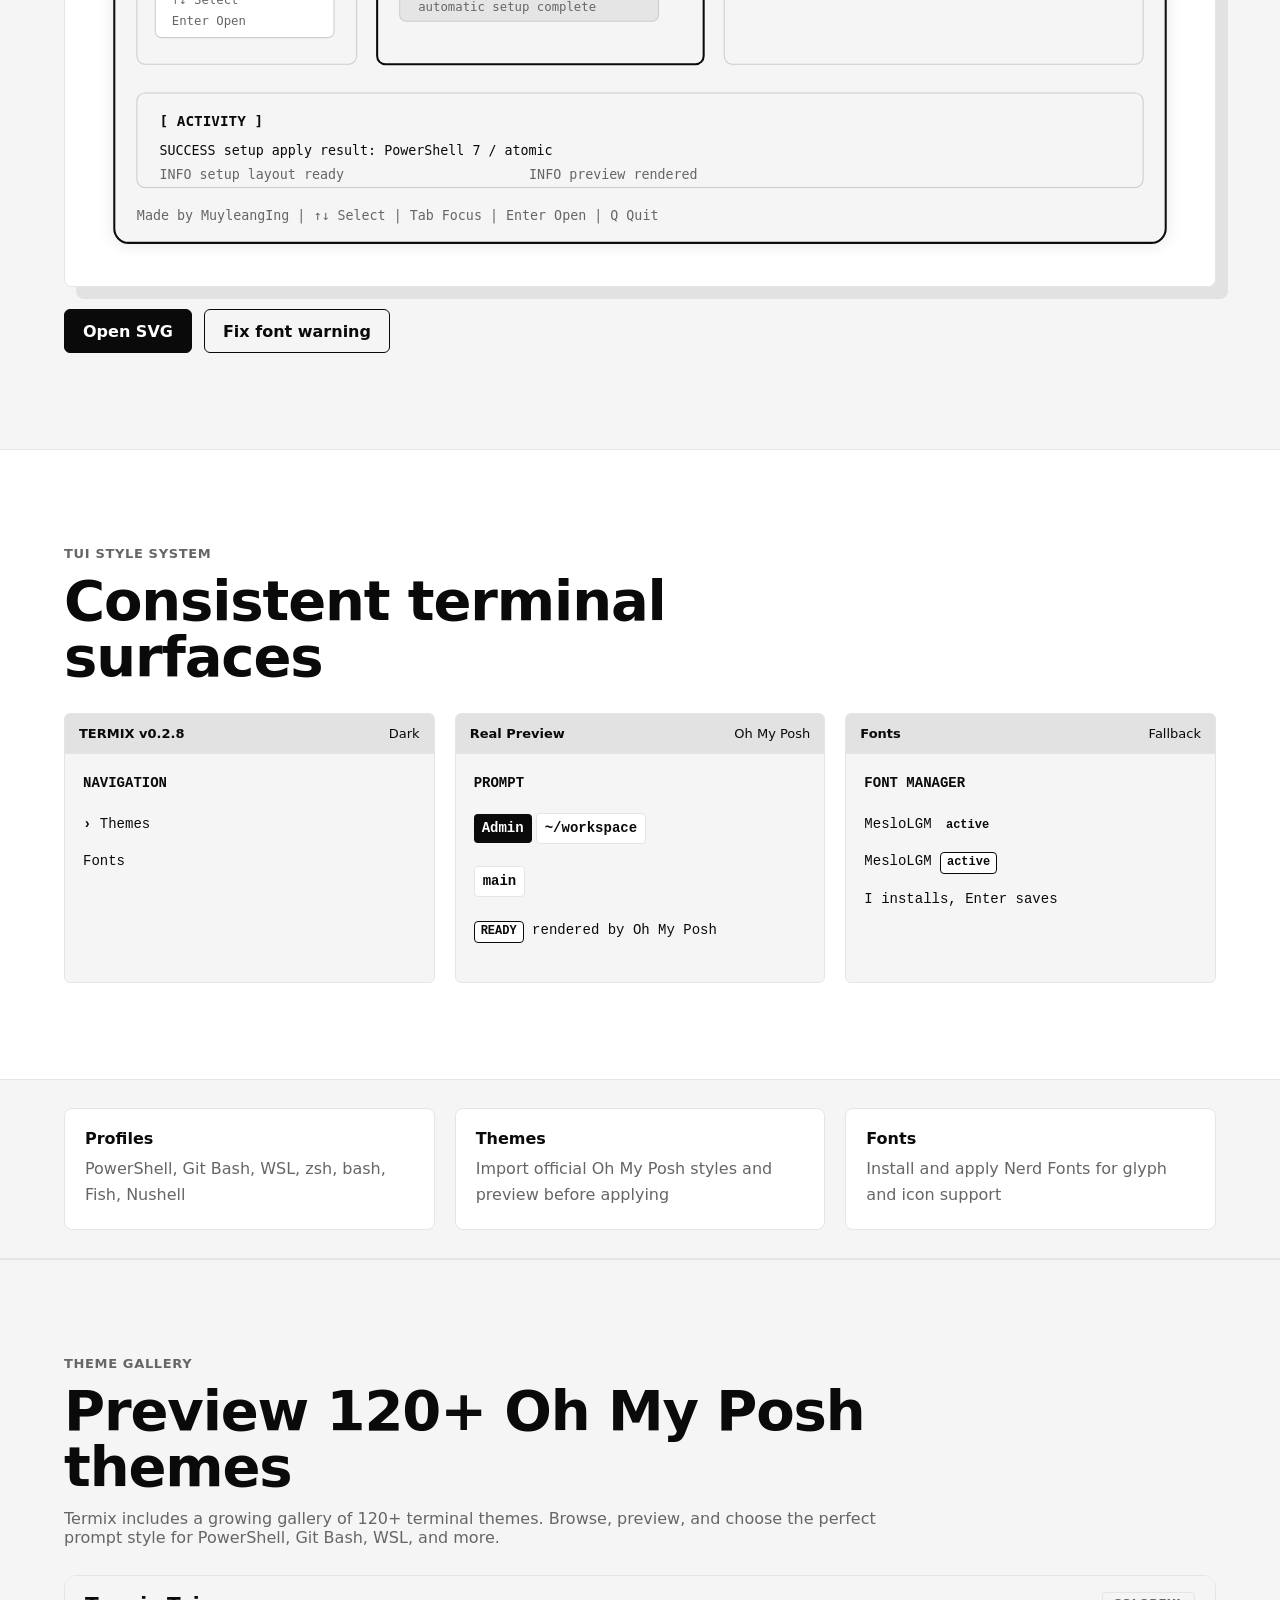
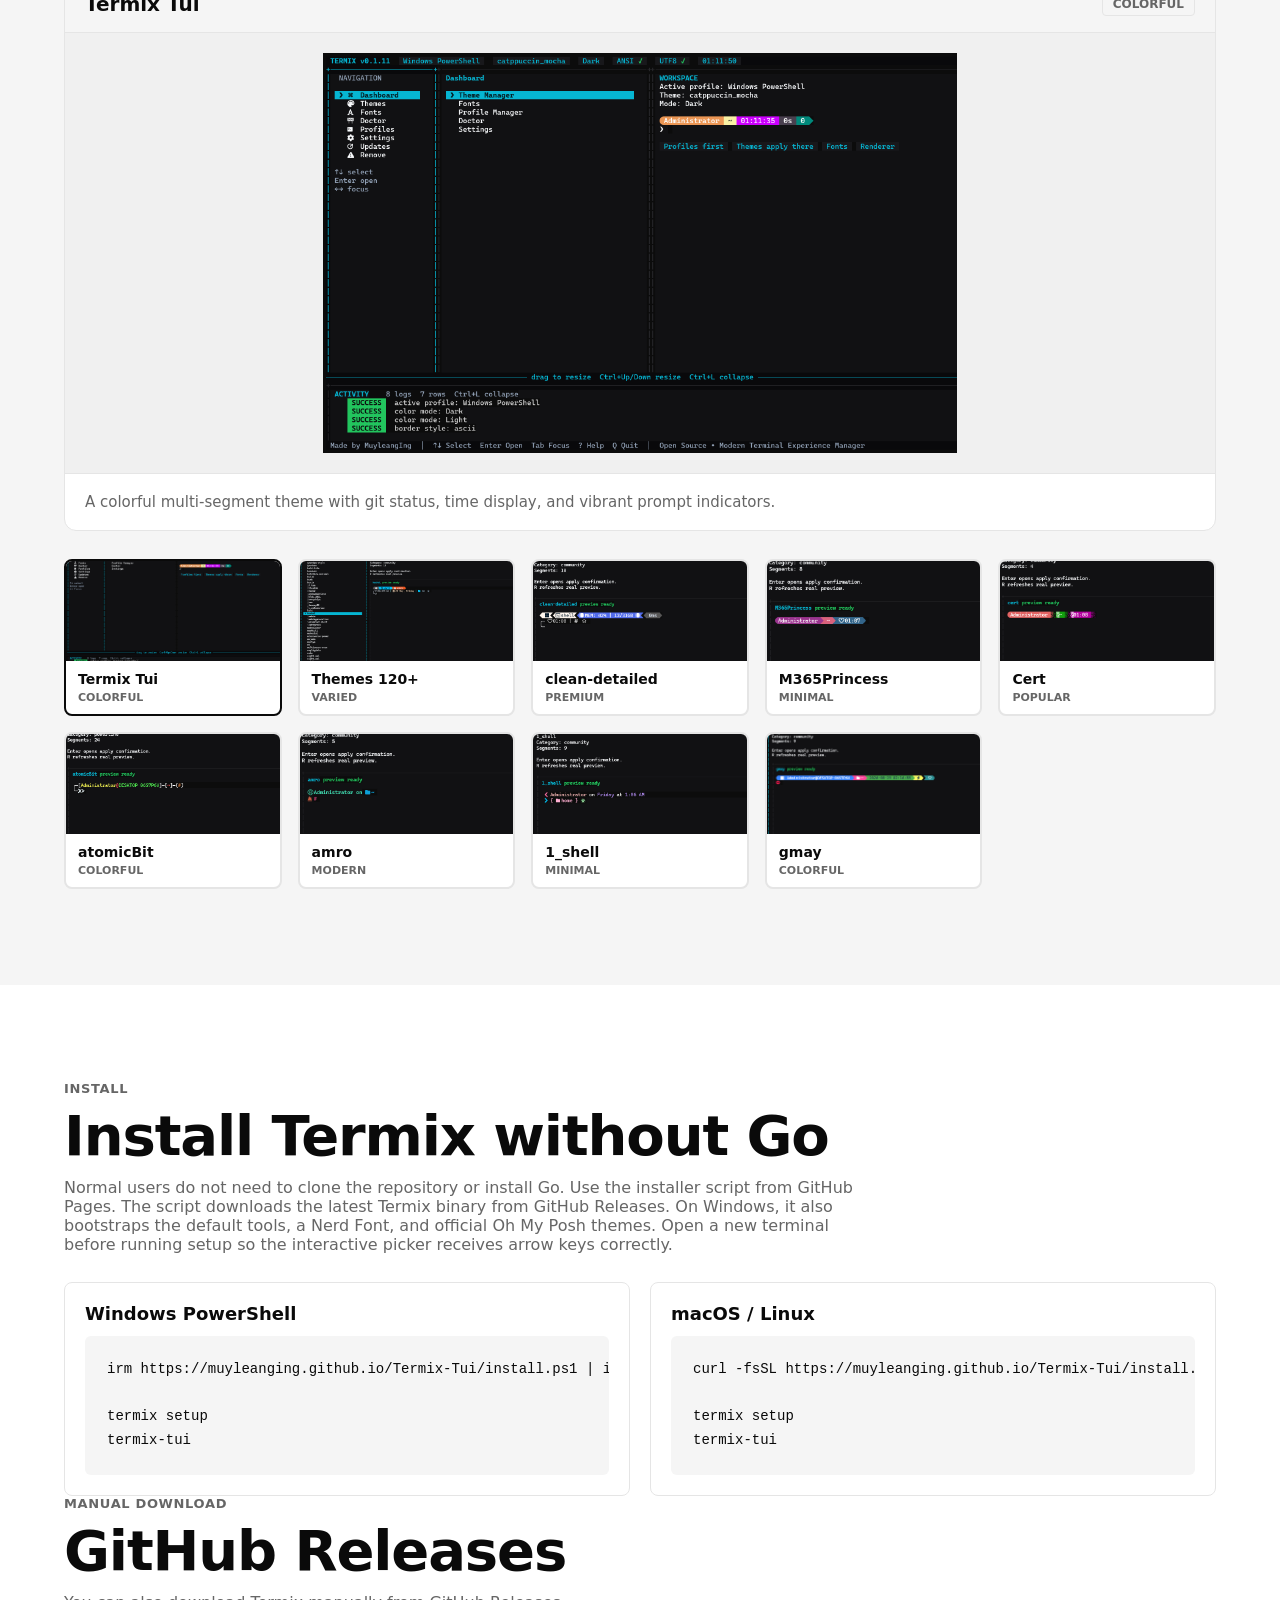
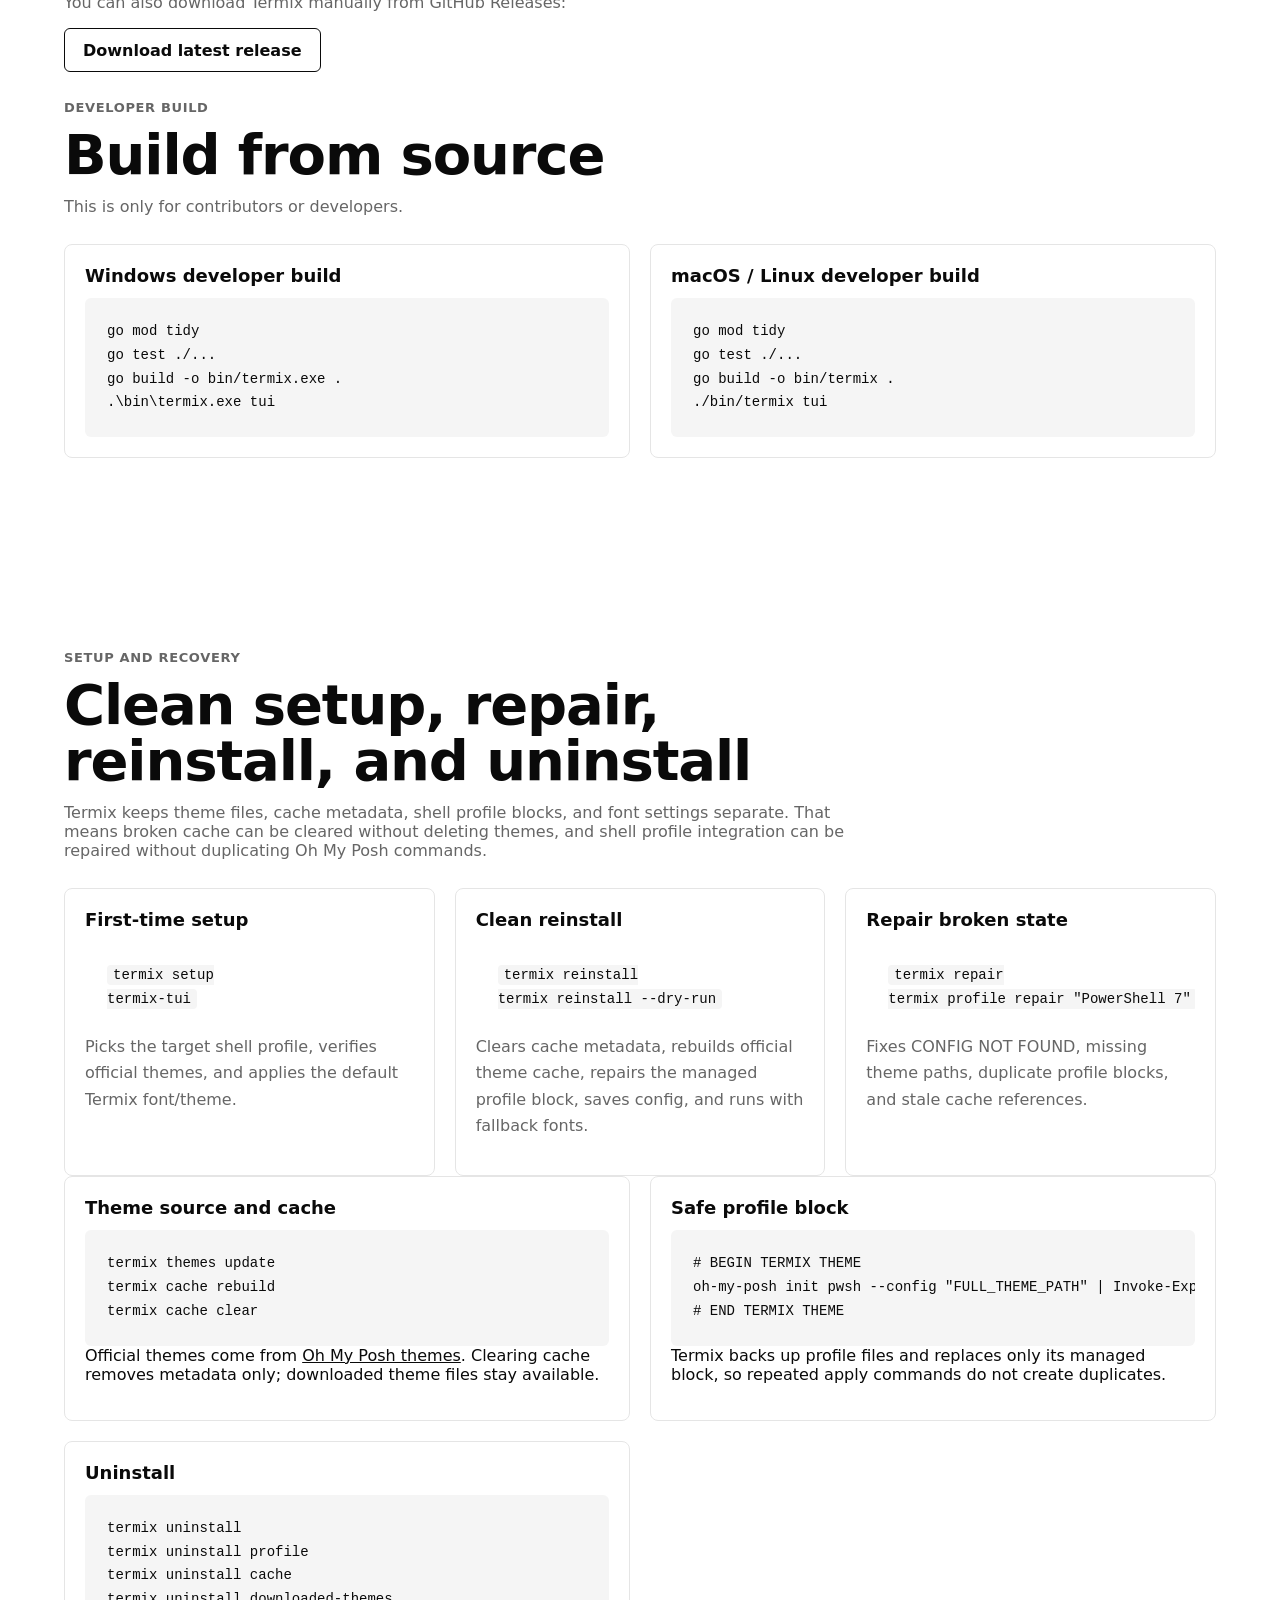
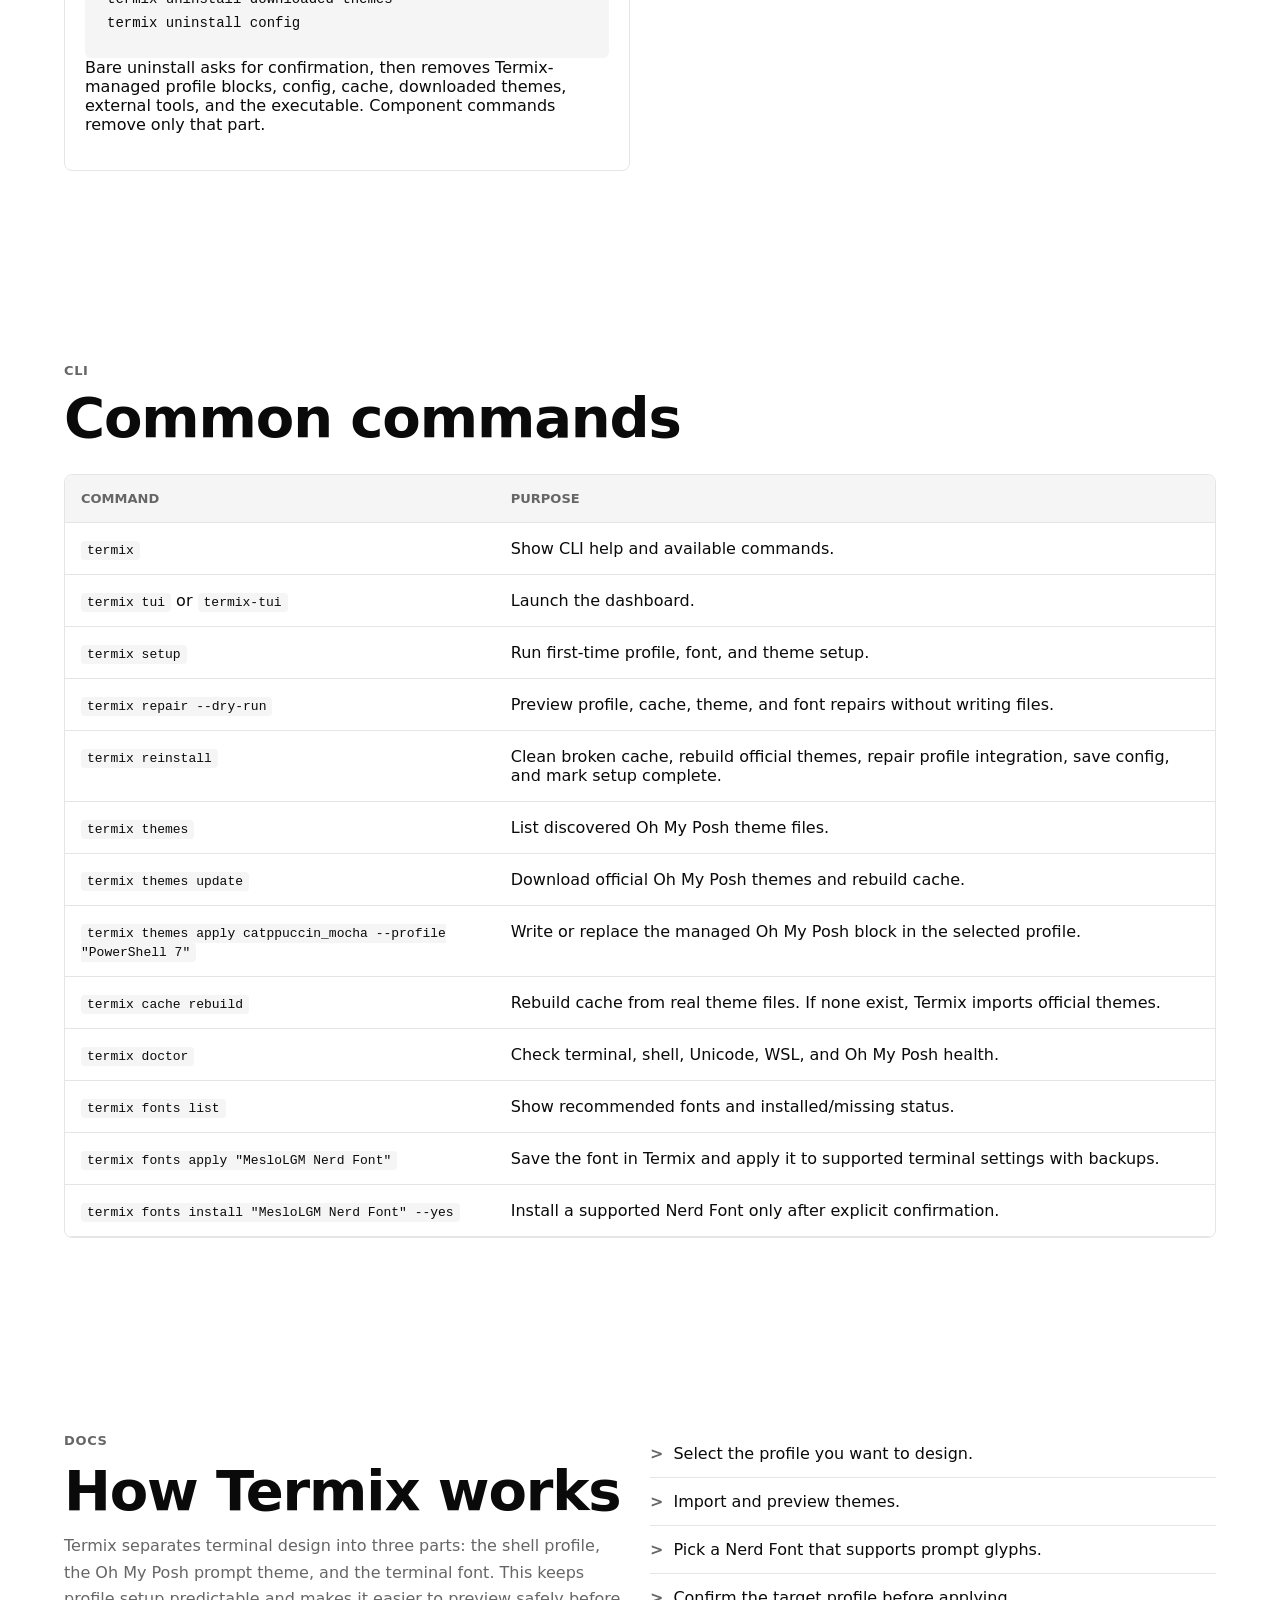
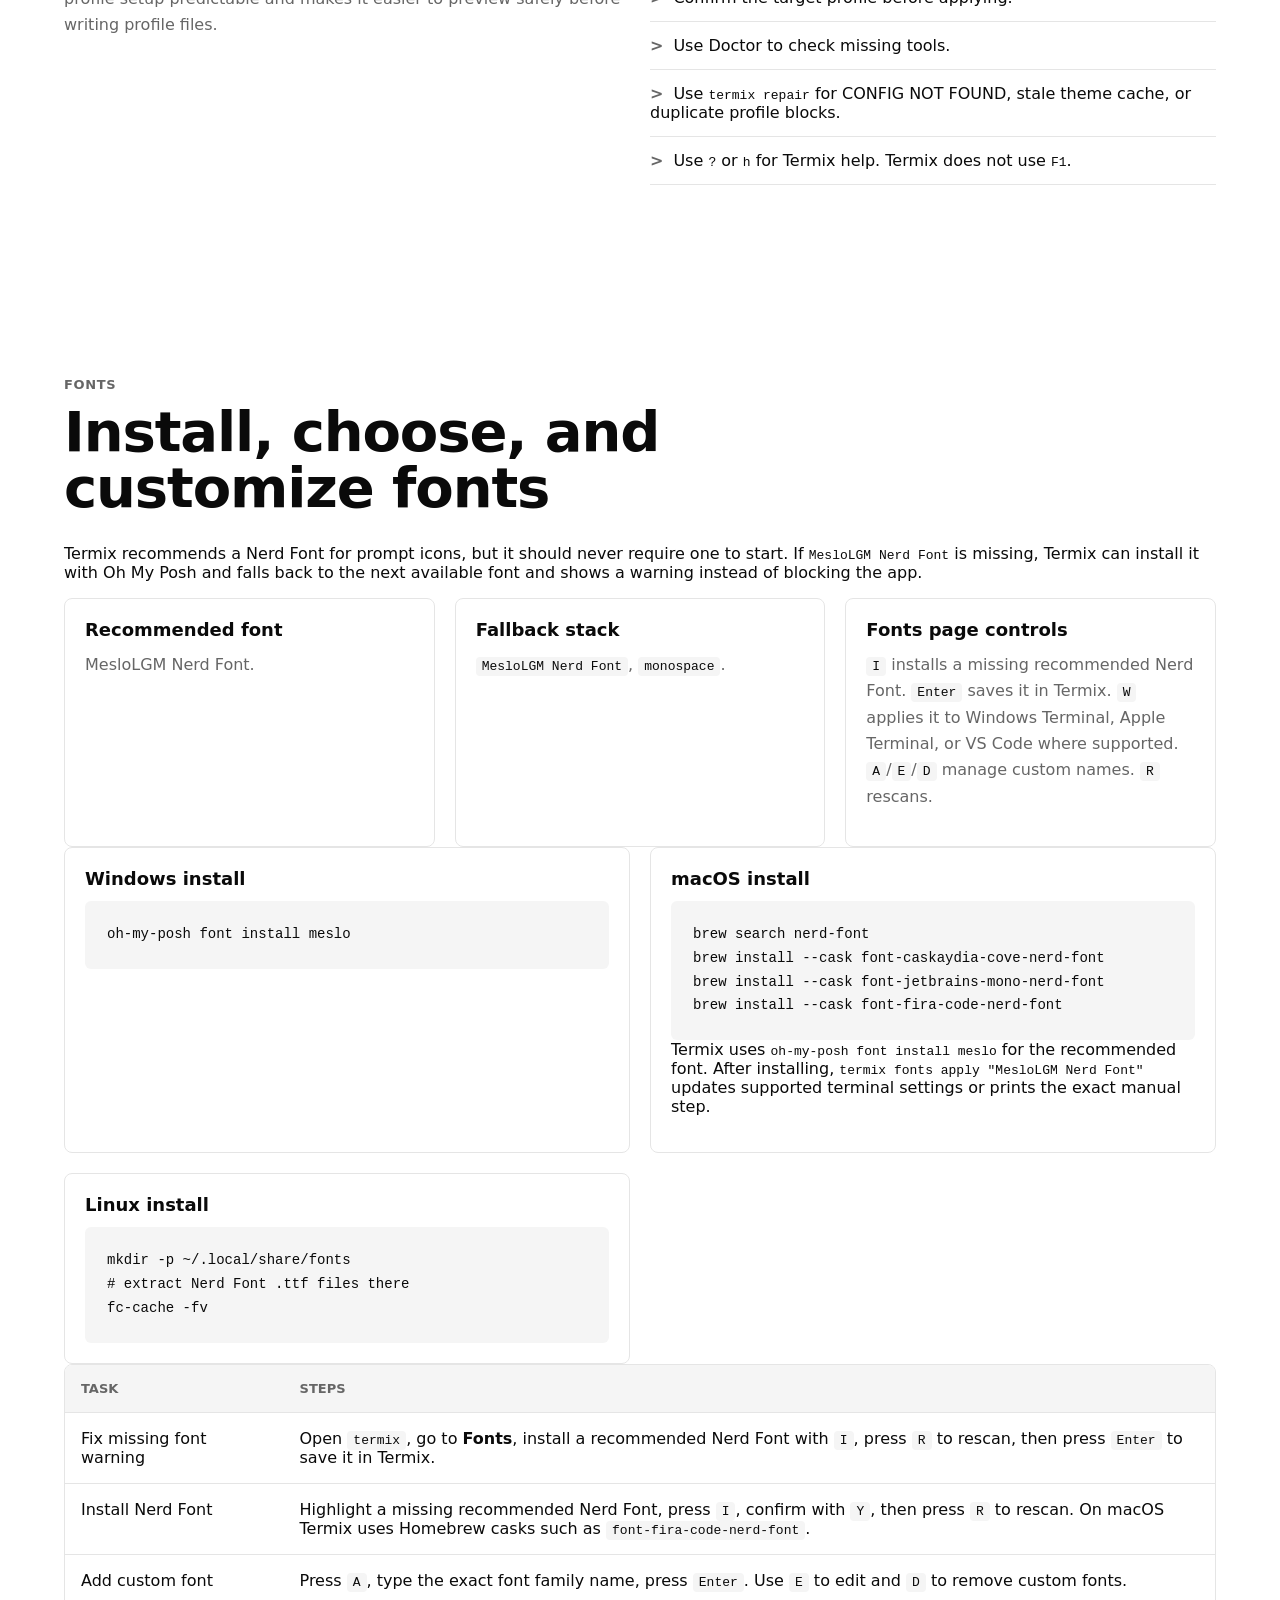
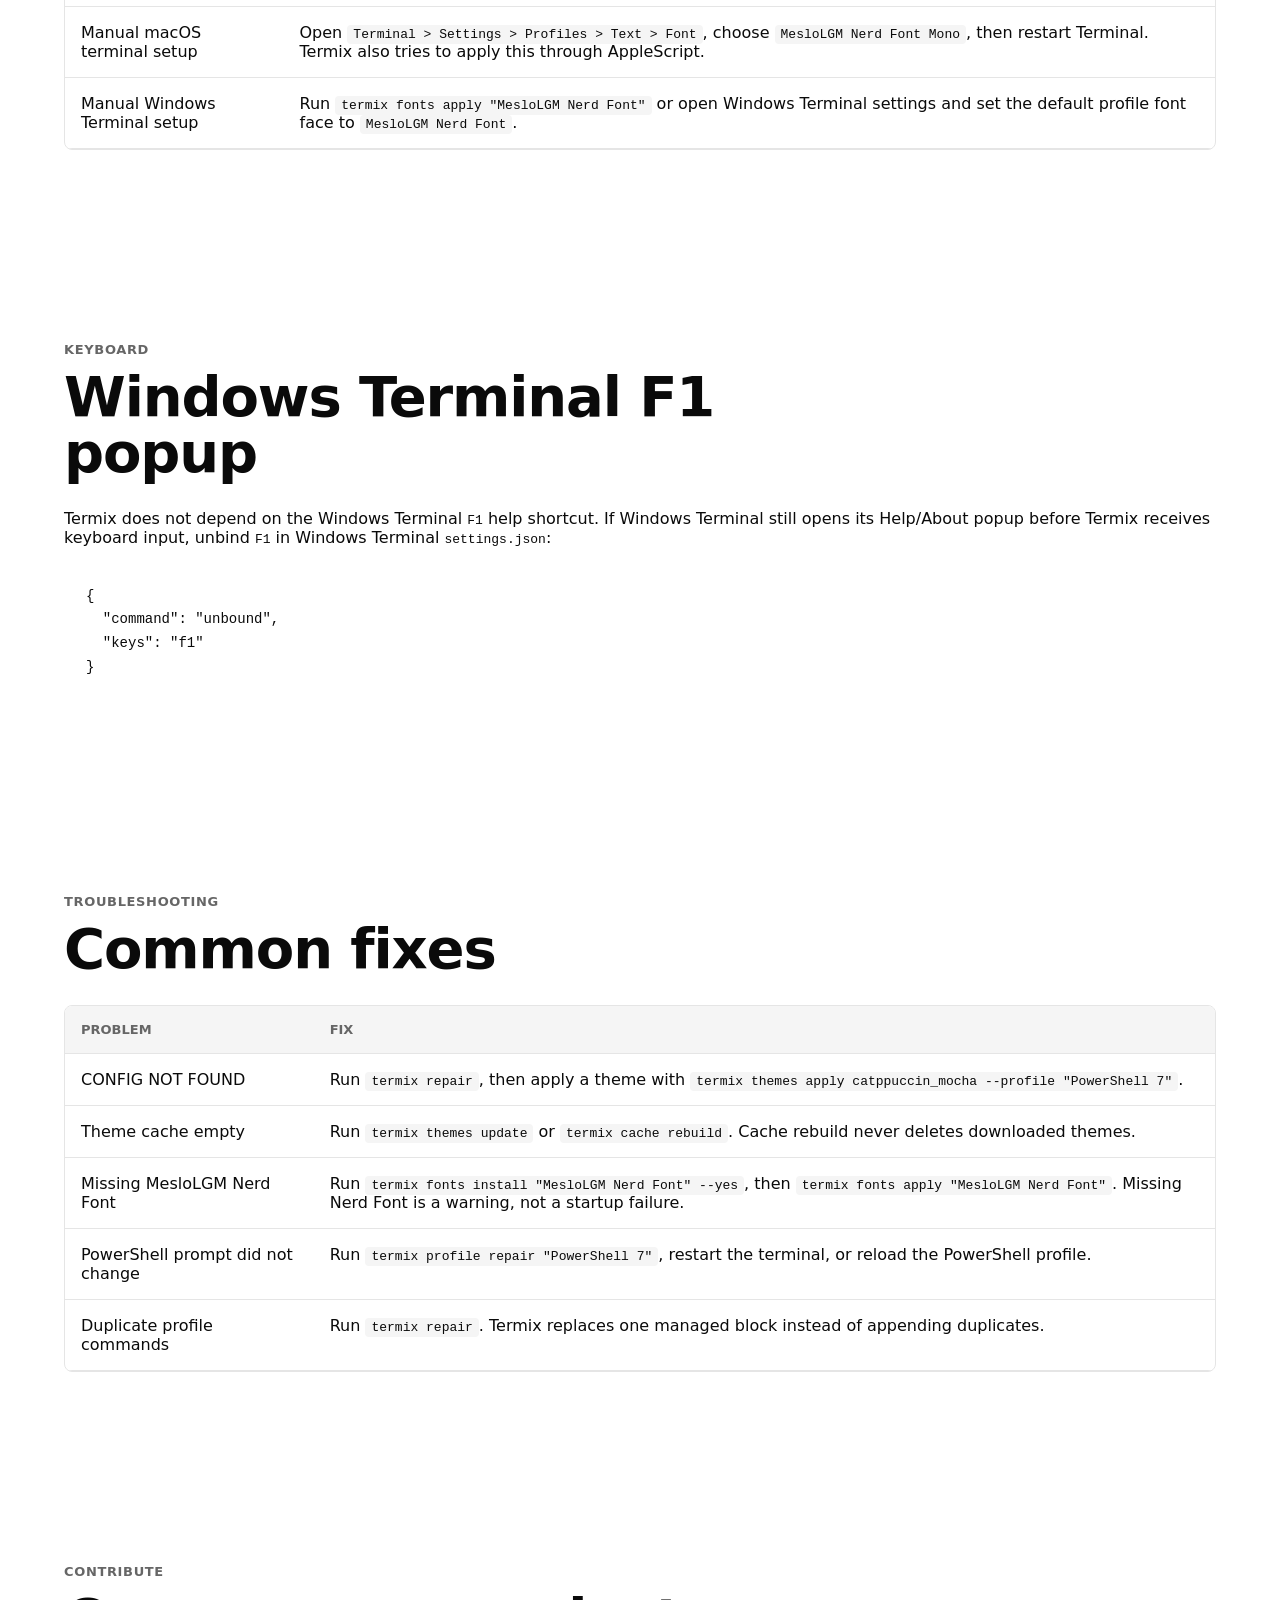
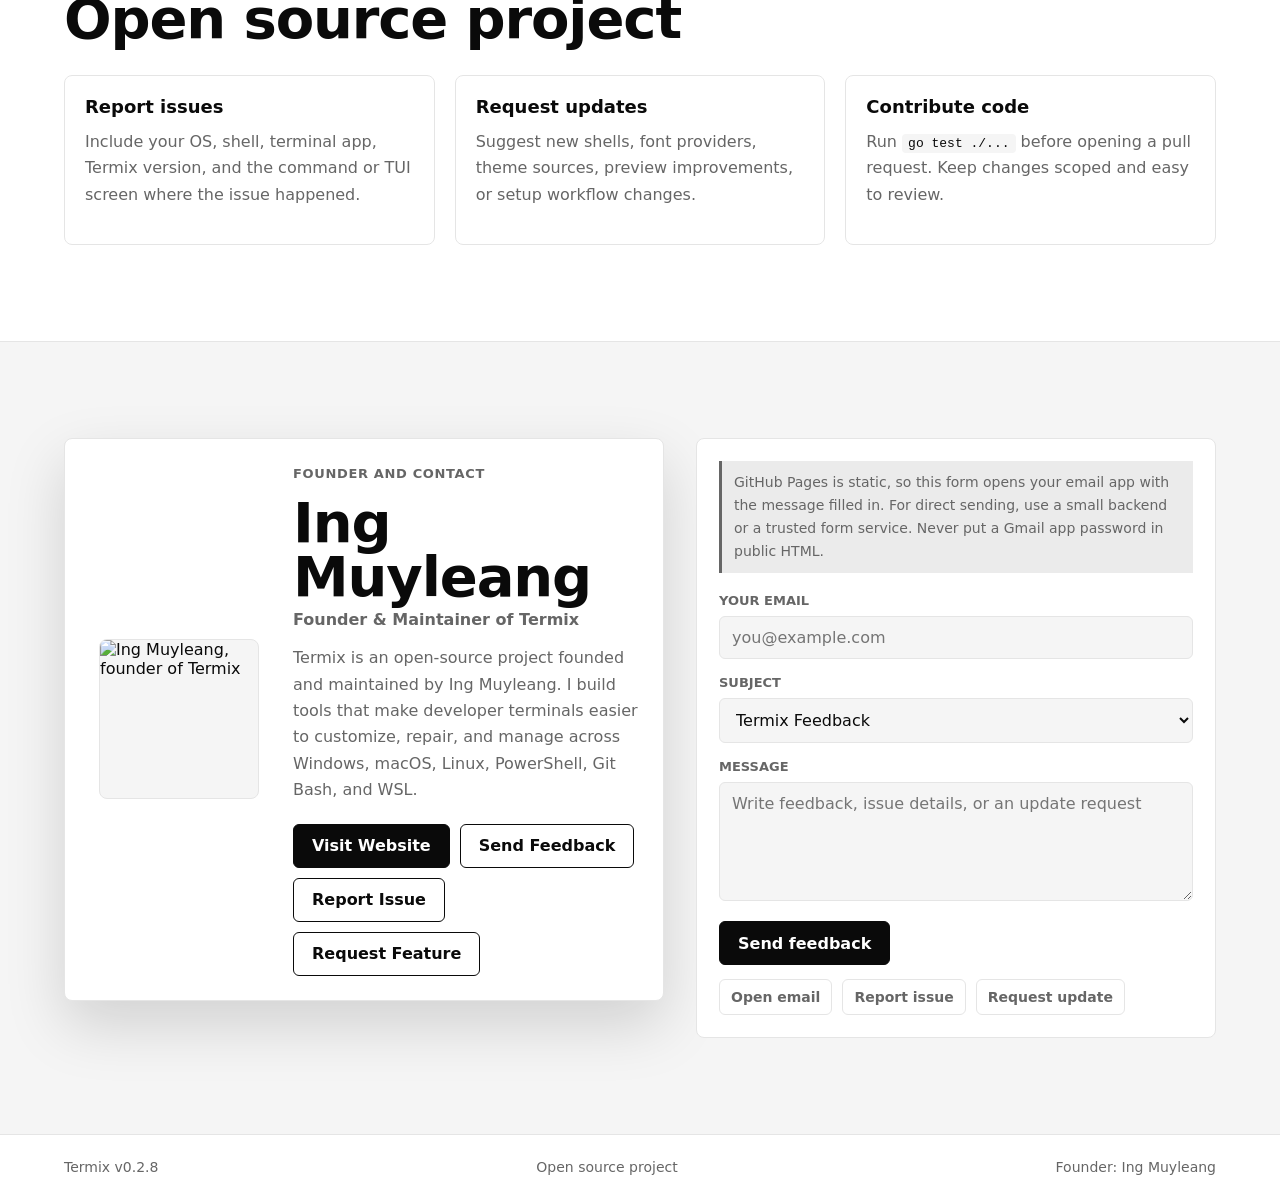
==== commit 2fb2ebe8: "Remove stale Nerd Font warning" ====
--- a/site/index.html
+++ b/site/index.html
@@ -472,7 +472,7 @@
               </tr>
               <tr>
                 <td>Manual Windows Terminal setup</td>
-                <td>Run <code>termix fonts apply "MesloLGM Nerd Font"</code> or open Windows Terminal settings and set the default profile font face to <code>MesloLGM Nerd Font Mono</code>.</td>
+                <td>Run <code>termix fonts apply "MesloLGM Nerd Font"</code> or open Windows Terminal settings and set the default profile font face to <code>MesloLGM Nerd Font</code>.</td>
               </tr>
             </tbody>
           </table>
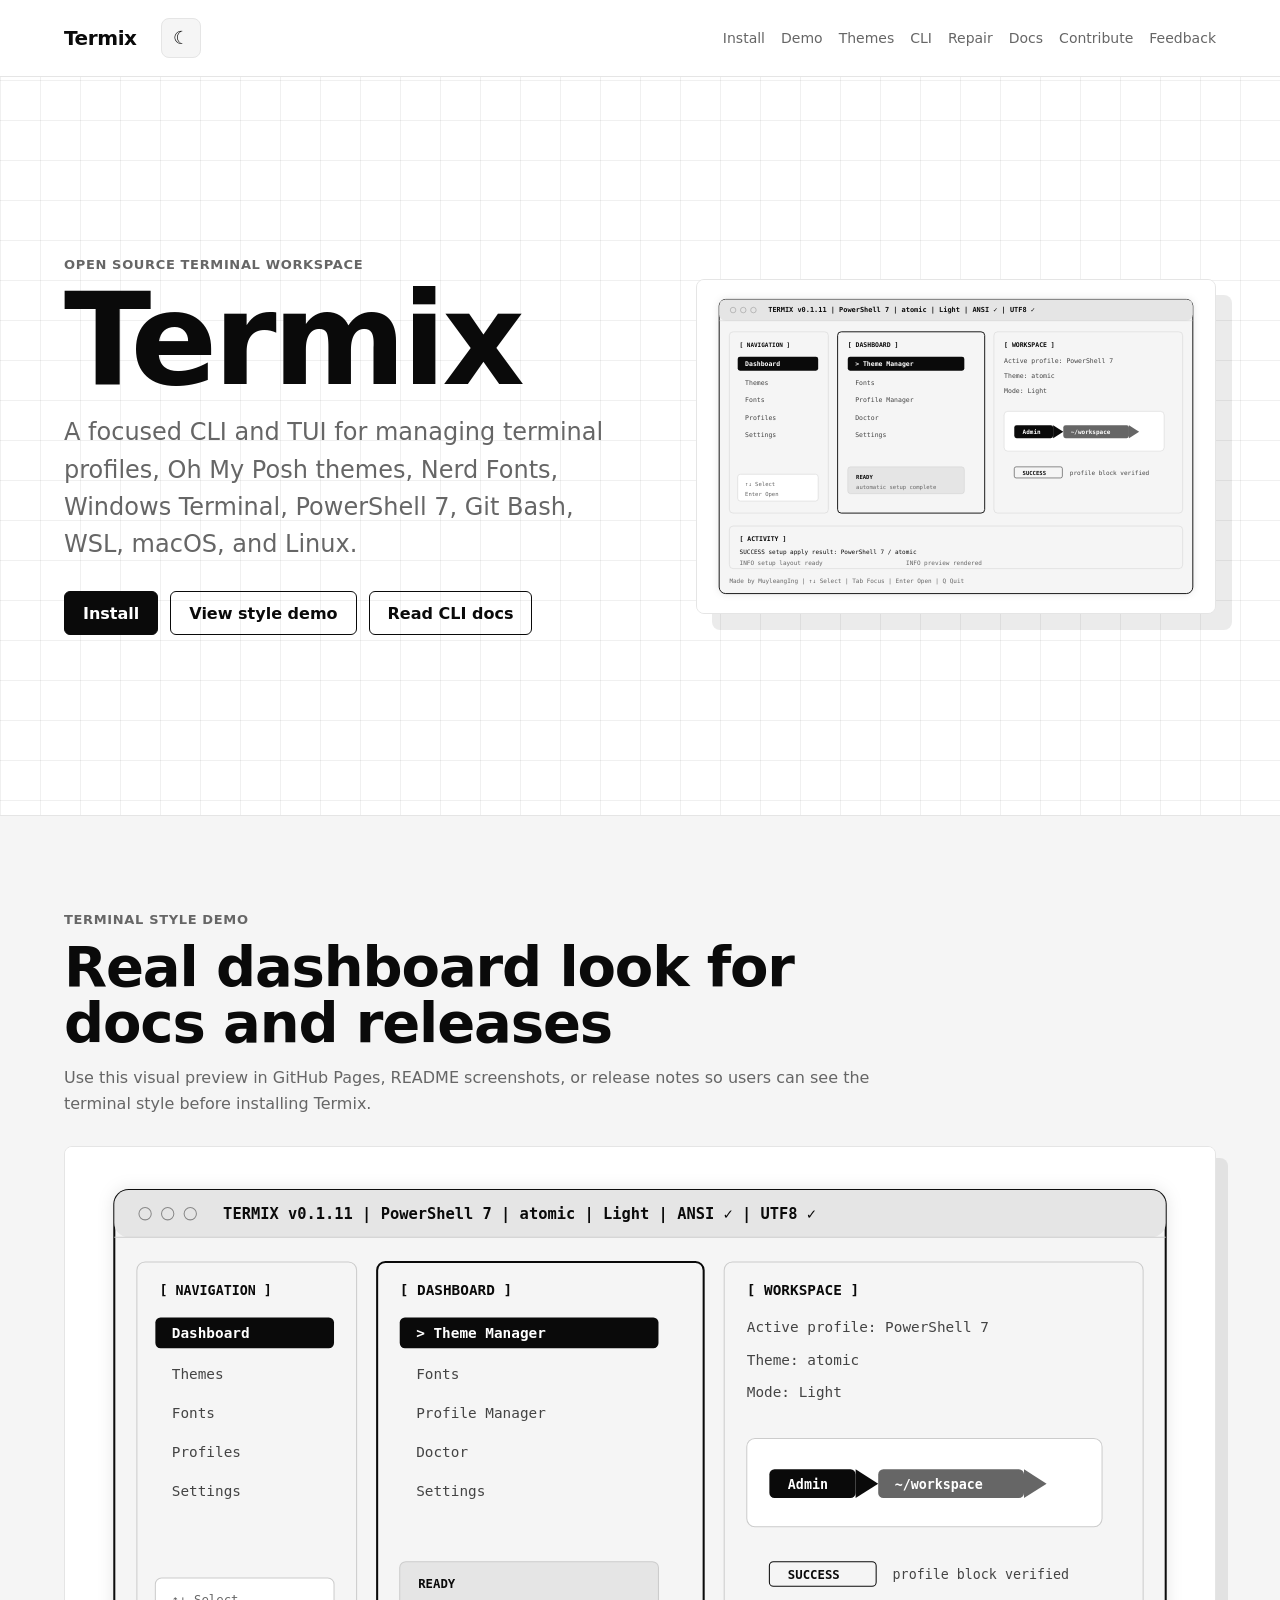
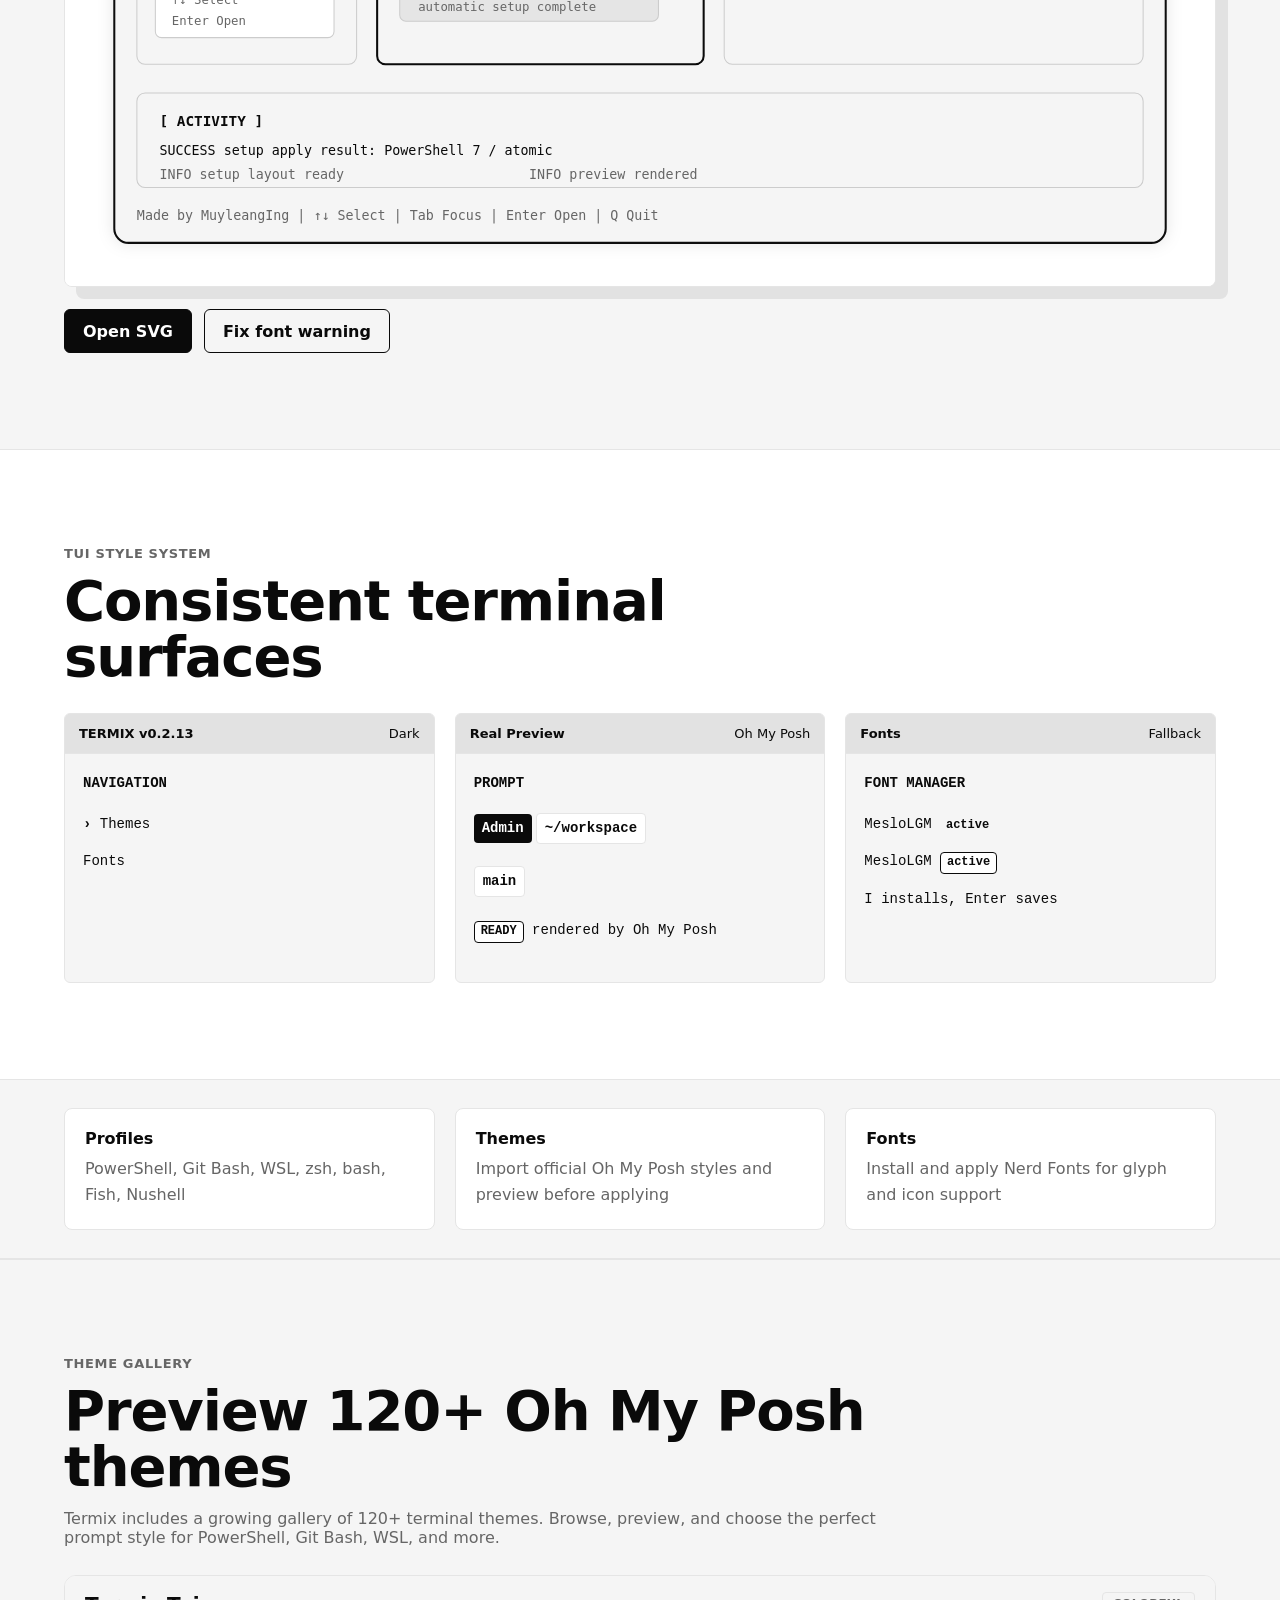
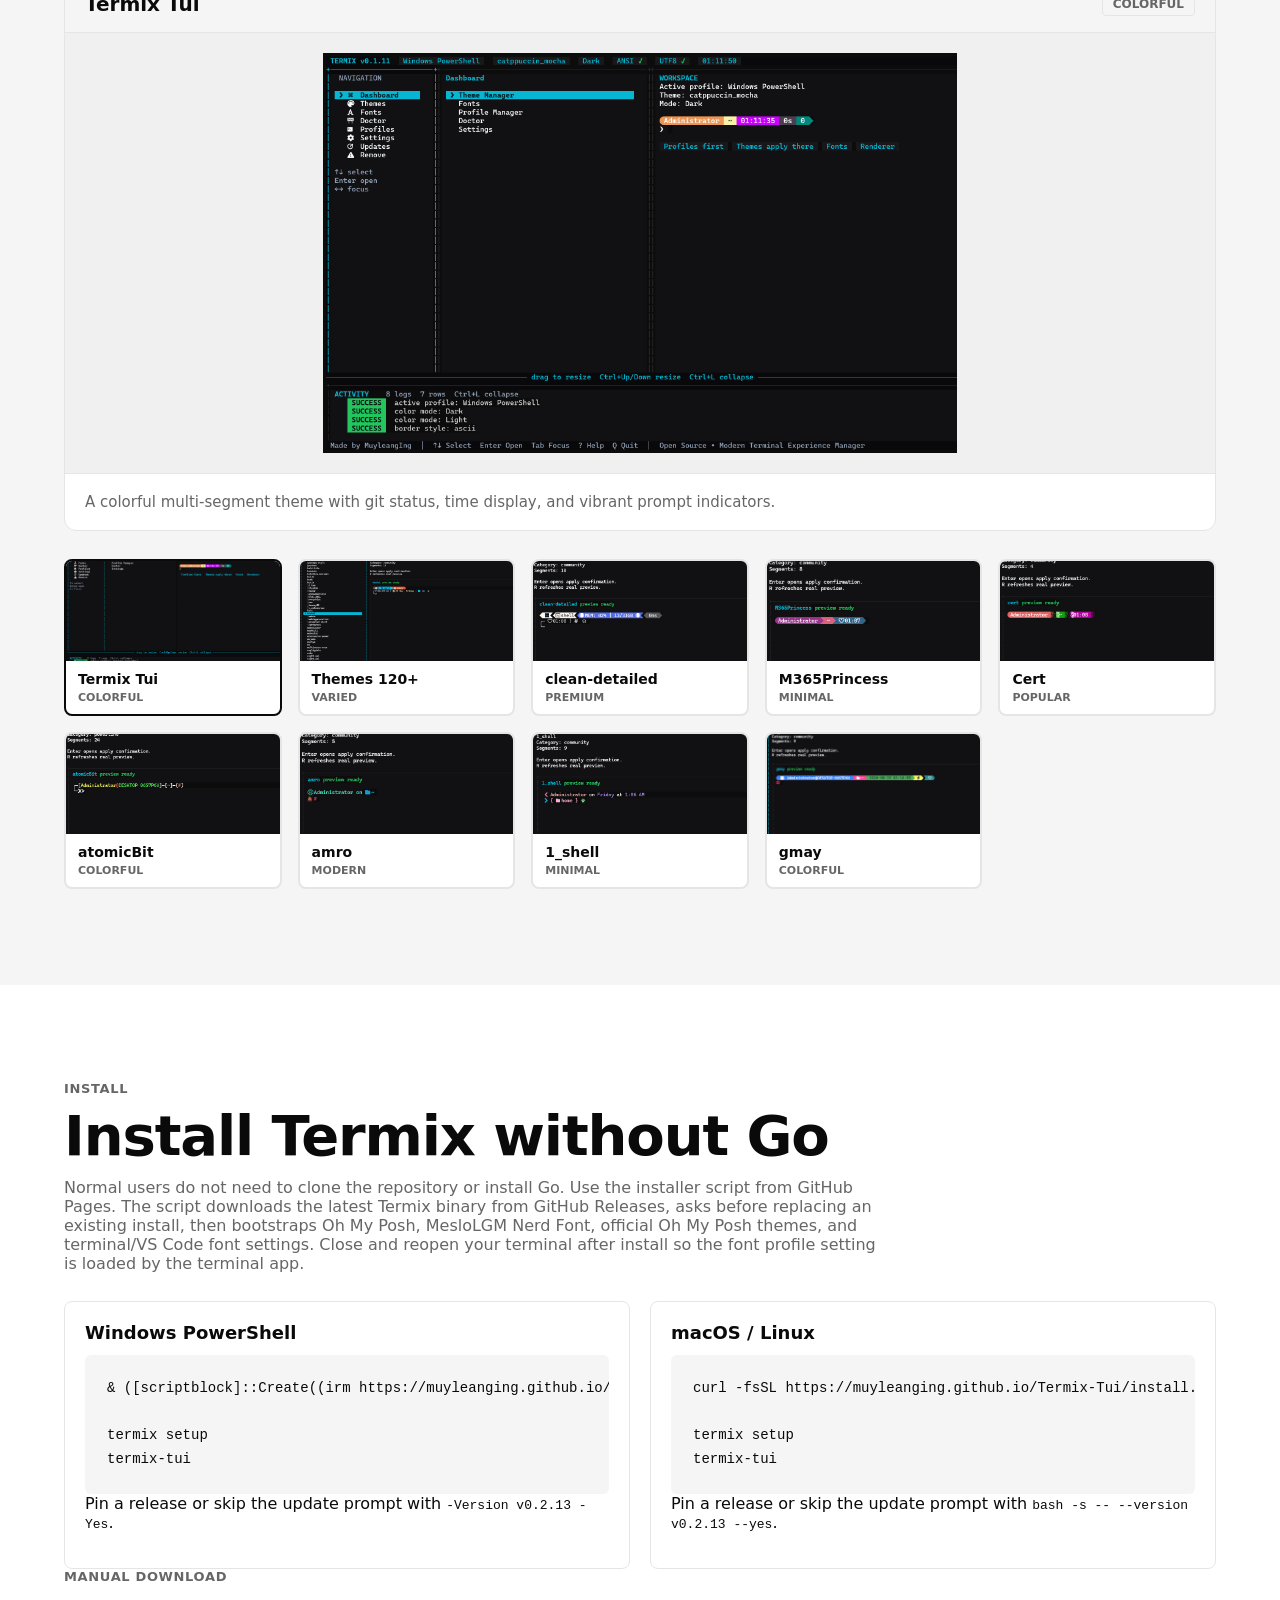
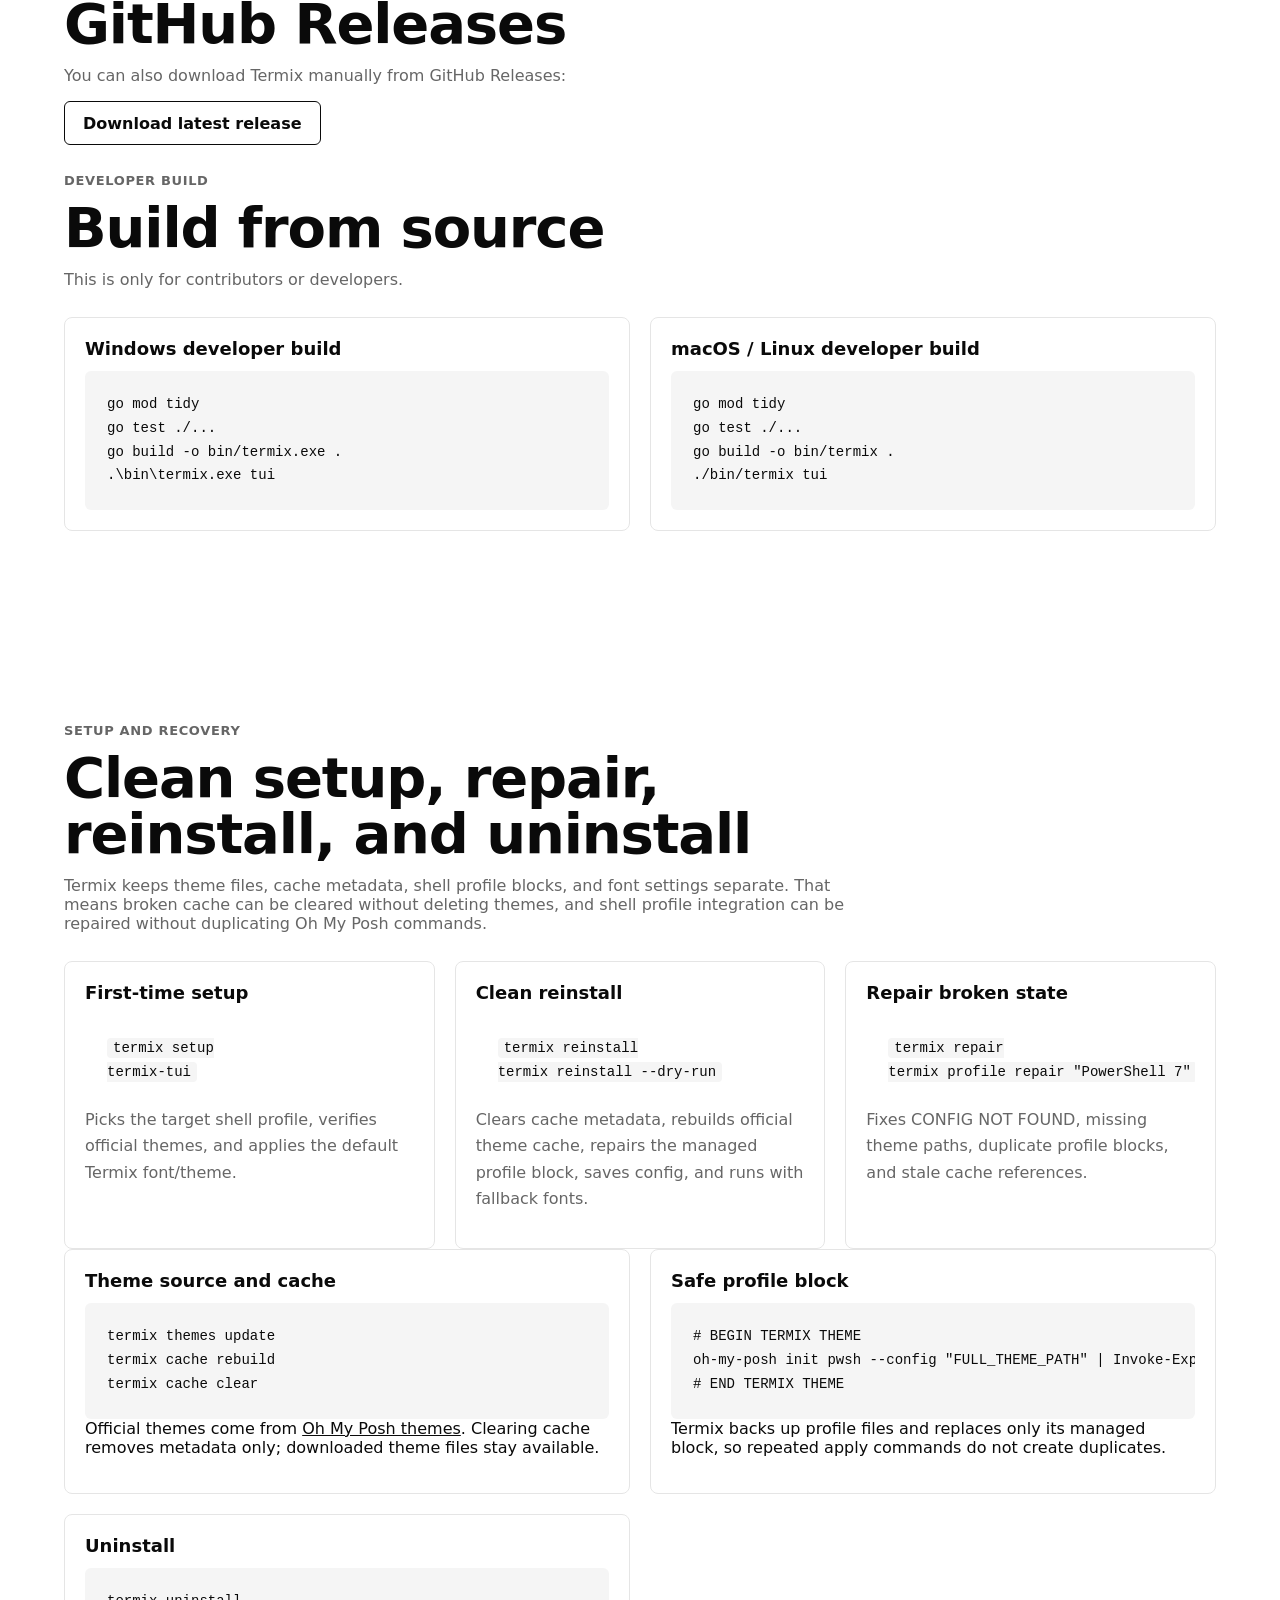
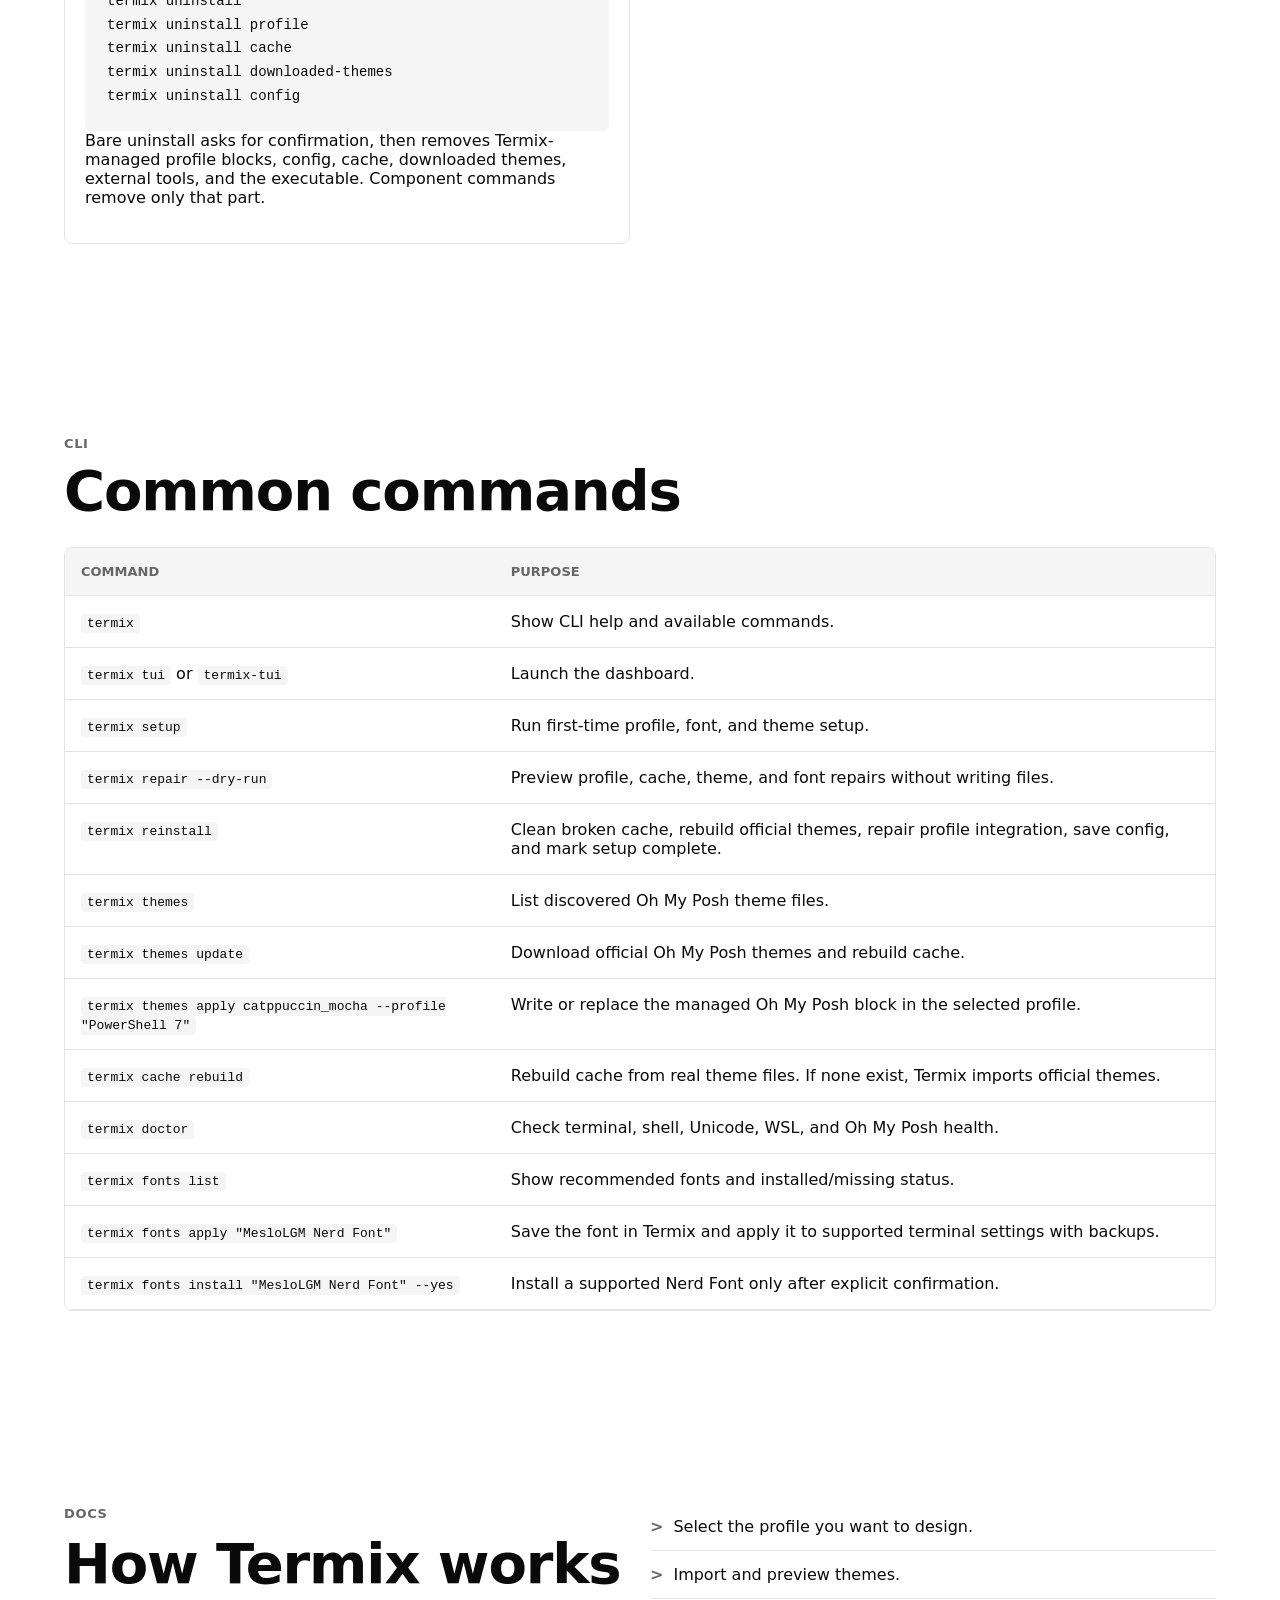
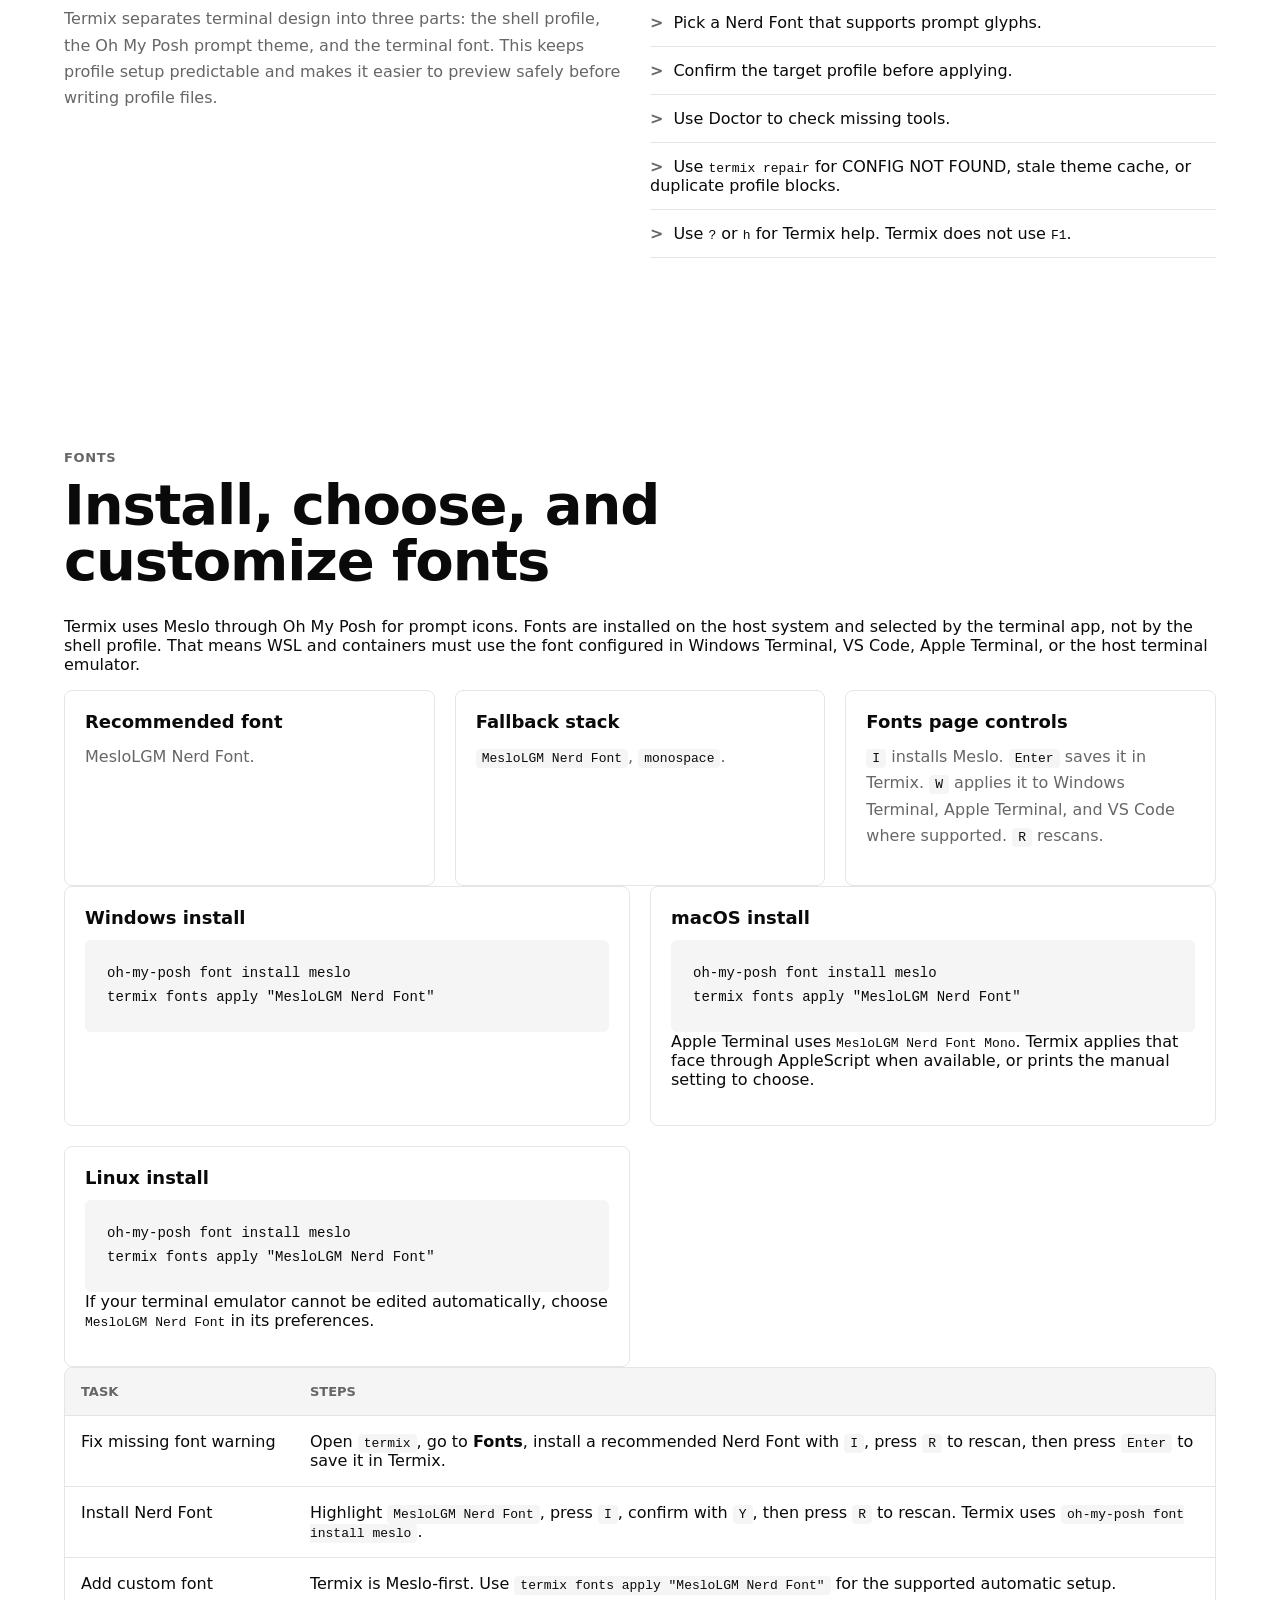
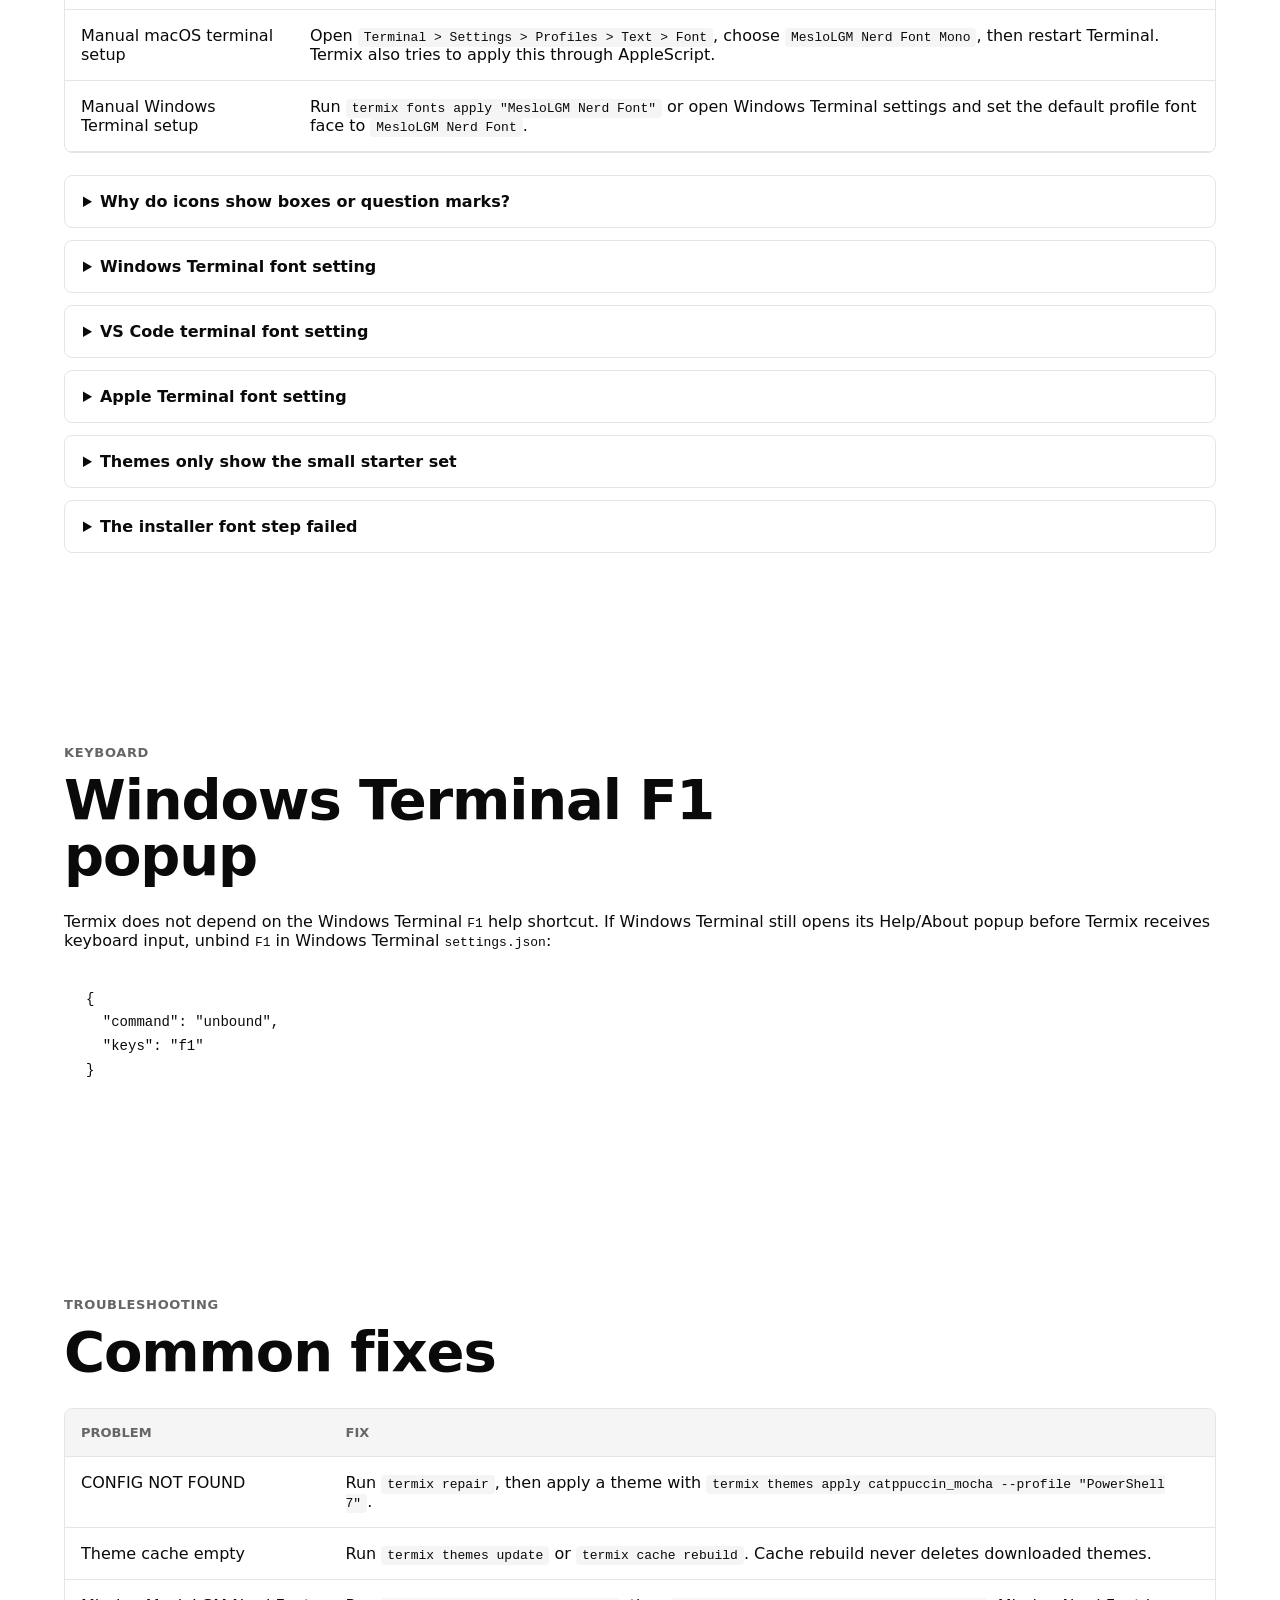
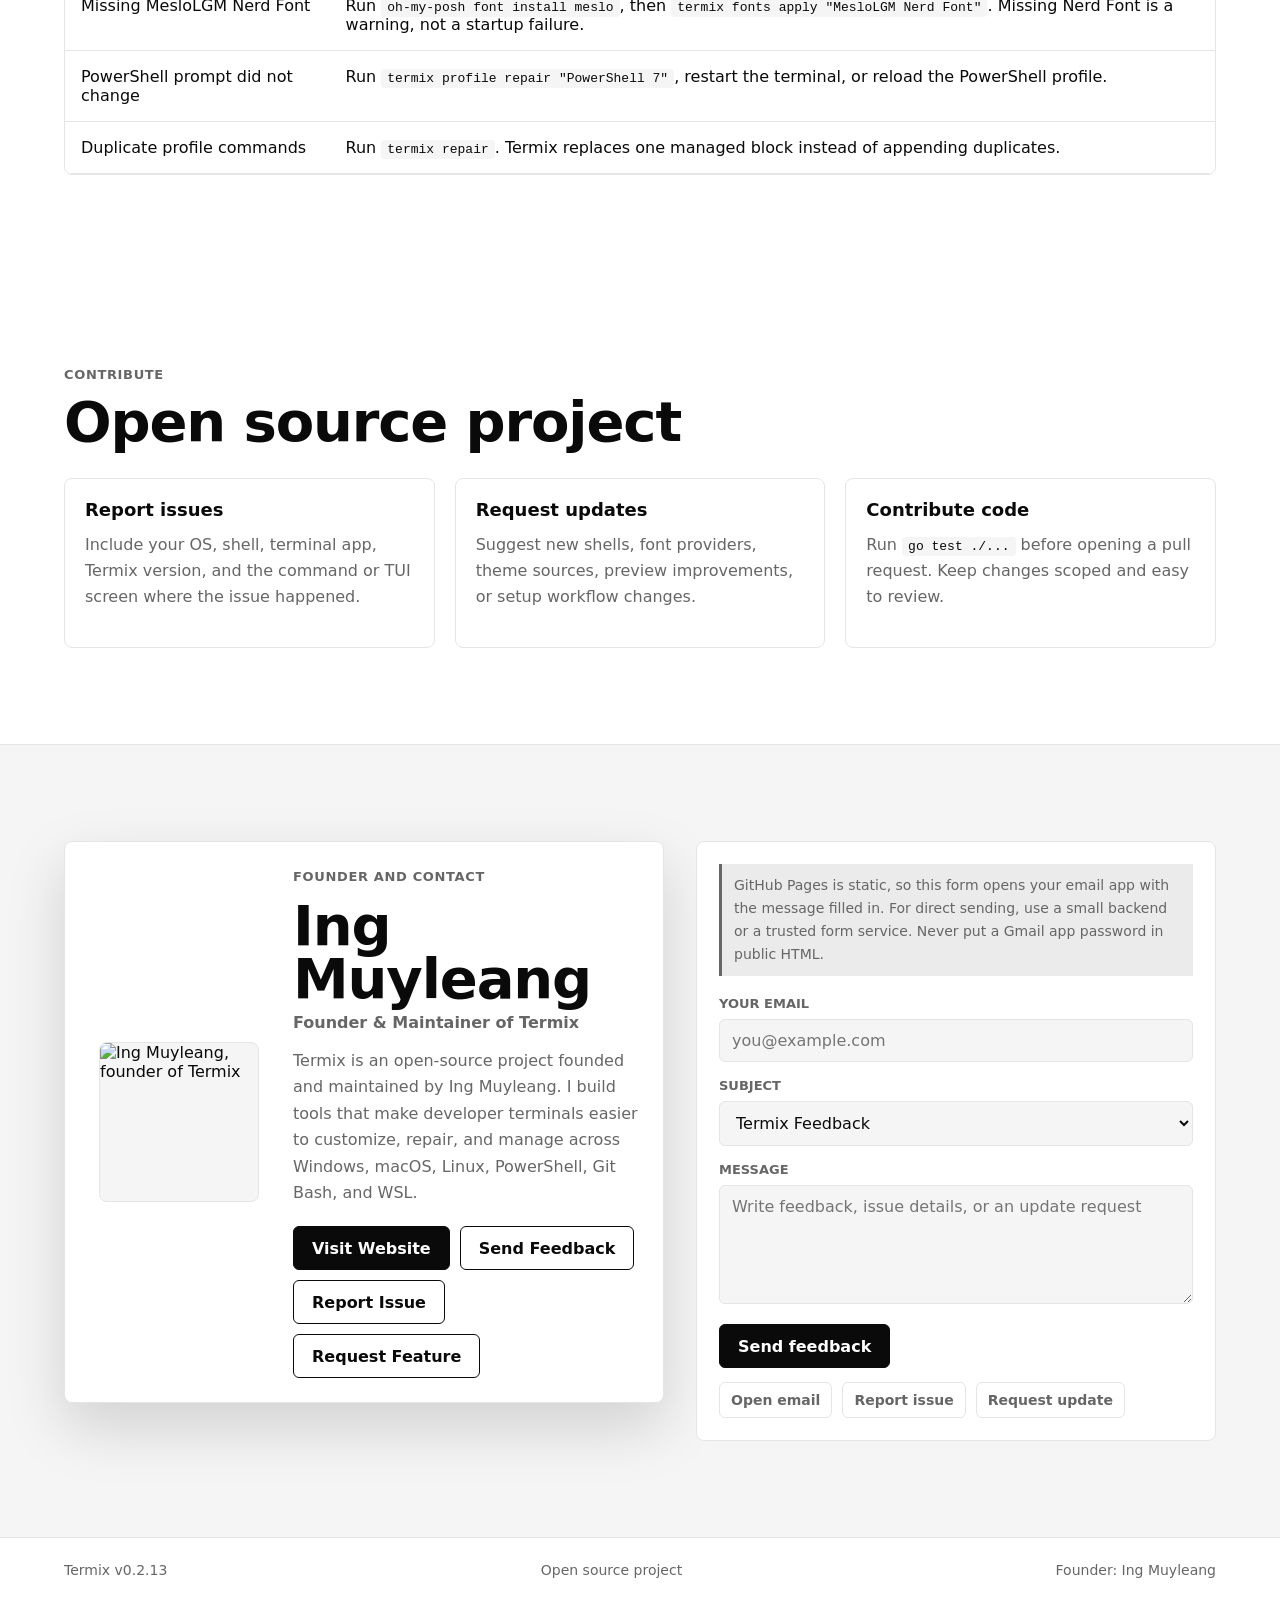
==== commit 0a34643b: "Improve installer update and font docs" ====
--- a/site/index.html
+++ b/site/index.html
@@ -107,7 +107,7 @@
         </div>
         <div class="showcase-grid">
           <article class="tui-panel dark-panel">
-            <div class="tui-header"><strong>TERMIX v0.2.8</strong><span>Dark</span></div>
+            <div class="tui-header"><strong>TERMIX v0.2.13</strong><span>Dark</span></div>
             <div class="tui-body">
               <p class="tui-title">Navigation</p>
               <p><span class="cursor">›</span> Themes</p>
@@ -188,19 +188,21 @@
           <p>
             Normal users do not need to clone the repository or install Go.
             Use the installer script from GitHub Pages. The script downloads
-            the latest Termix binary from GitHub Releases. On Windows, it also
-            bootstraps the default tools, a Nerd Font, and official Oh My Posh
-            themes. Open a new terminal before running setup so the
-            interactive picker receives arrow keys correctly.
+            the latest Termix binary from GitHub Releases, asks before replacing
+            an existing install, then bootstraps Oh My Posh, MesloLGM Nerd Font,
+            official Oh My Posh themes, and terminal/VS Code font settings.
+            Close and reopen your terminal after install so the font profile
+            setting is loaded by the terminal app.
           </p>
         </div>
         <div class="code-grid">
           <article>
             <h3>Windows PowerShell</h3>
-            <pre><code>irm https://muyleanging.github.io/Termix-Tui/install.ps1 | iex
+            <pre><code>&amp; ([scriptblock]::Create((irm https://muyleanging.github.io/Termix-Tui/install.ps1)))
 
 termix setup
 termix-tui</code></pre>
+            <p>Pin a release or skip the update prompt with <code>-Version v0.2.13 -Yes</code>.</p>
           </article>
           <article>
             <h3>macOS / Linux</h3>
@@ -208,6 +210,7 @@
 
 termix setup
 termix-tui</code></pre>
+            <p>Pin a release or skip the update prompt with <code>bash -s -- --version v0.2.13 --yes</code>.</p>
           </article>
         </div>
         <div class="section-heading">
@@ -407,9 +410,10 @@
           <h2>Install, choose, and customize fonts</h2>
         </div>
         <p>
-          Termix recommends a Nerd Font for prompt icons, but it should never require one to start.
-          If <code>MesloLGM Nerd Font</code> is missing, Termix can install it with Oh My Posh and falls back to the next available
-          font and shows a warning instead of blocking the app.
+          Termix uses Meslo through Oh My Posh for prompt icons. Fonts are installed
+          on the host system and selected by the terminal app, not by the shell
+          profile. That means WSL and containers must use the font configured in
+          Windows Terminal, VS Code, Apple Terminal, or the host terminal emulator.
         </p>
         <div class="card-grid">
           <article class="plain-card">
@@ -422,27 +426,26 @@
           </article>
           <article class="plain-card">
             <h3>Fonts page controls</h3>
-            <p><code>I</code> installs a missing recommended Nerd Font. <code>Enter</code> saves it in Termix. <code>W</code> applies it to Windows Terminal, Apple Terminal, or VS Code where supported. <code>A</code>/<code>E</code>/<code>D</code> manage custom names. <code>R</code> rescans.</p>
+            <p><code>I</code> installs Meslo. <code>Enter</code> saves it in Termix. <code>W</code> applies it to Windows Terminal, Apple Terminal, and VS Code where supported. <code>R</code> rescans.</p>
           </article>
         </div>
         <div class="code-grid">
           <article>
             <h3>Windows install</h3>
-            <pre><code>oh-my-posh font install meslo</code></pre>
+            <pre><code>oh-my-posh font install meslo
+termix fonts apply "MesloLGM Nerd Font"</code></pre>
           </article>
           <article>
             <h3>macOS install</h3>
-            <pre><code>brew search nerd-font
-brew install --cask font-caskaydia-cove-nerd-font
-brew install --cask font-jetbrains-mono-nerd-font
-brew install --cask font-fira-code-nerd-font</code></pre>
-            <p>Termix uses <code>oh-my-posh font install meslo</code> for the recommended font. After installing, <code>termix fonts apply "MesloLGM Nerd Font"</code> updates supported terminal settings or prints the exact manual step.</p>
+            <pre><code>oh-my-posh font install meslo
+termix fonts apply "MesloLGM Nerd Font"</code></pre>
+            <p>Apple Terminal uses <code>MesloLGM Nerd Font Mono</code>. Termix applies that face through AppleScript when available, or prints the manual setting to choose.</p>
           </article>
           <article>
             <h3>Linux install</h3>
-            <pre><code>mkdir -p ~/.local/share/fonts
-# extract Nerd Font .ttf files there
-fc-cache -fv</code></pre>
+            <pre><code>oh-my-posh font install meslo
+termix fonts apply "MesloLGM Nerd Font"</code></pre>
+            <p>If your terminal emulator cannot be edited automatically, choose <code>MesloLGM Nerd Font</code> in its preferences.</p>
           </article>
         </div>
         <div class="table-wrap">
@@ -460,11 +463,11 @@
               </tr>
               <tr>
                 <td>Install Nerd Font</td>
-                <td>Highlight a missing recommended Nerd Font, press <code>I</code>, confirm with <code>Y</code>, then press <code>R</code> to rescan. On macOS Termix uses Homebrew casks such as <code>font-fira-code-nerd-font</code>.</td>
+                <td>Highlight <code>MesloLGM Nerd Font</code>, press <code>I</code>, confirm with <code>Y</code>, then press <code>R</code> to rescan. Termix uses <code>oh-my-posh font install meslo</code>.</td>
               </tr>
               <tr>
                 <td>Add custom font</td>
-                <td>Press <code>A</code>, type the exact font family name, press <code>Enter</code>. Use <code>E</code> to edit and <code>D</code> to remove custom fonts.</td>
+                <td>Termix is Meslo-first. Use <code>termix fonts apply "MesloLGM Nerd Font"</code> for the supported automatic setup.</td>
               </tr>
               <tr>
                 <td>Manual macOS terminal setup</td>
@@ -476,6 +479,42 @@
               </tr>
             </tbody>
           </table>
+        </div>
+        <div class="faq-list" aria-label="Font troubleshooting FAQ">
+          <details>
+            <summary>Why do icons show boxes or question marks?</summary>
+            <p>A Nerd Font may be installed but the current terminal profile is still using another font. Run <code>termix fonts apply "MesloLGM Nerd Font"</code>, then close every terminal tab and open a new terminal. For WSL or containers, install and configure the font on the host terminal app.</p>
+          </details>
+          <details>
+            <summary>Windows Terminal font setting</summary>
+            <pre><code>{
+  "profiles": {
+    "defaults": {
+      "font": {
+        "face": "MesloLGM Nerd Font"
+      }
+    }
+  }
+}</code></pre>
+          </details>
+          <details>
+            <summary>VS Code terminal font setting</summary>
+            <pre><code>"terminal.integrated.fontFamily": "MesloLGM Nerd Font"</code></pre>
+            <p>Restart the integrated terminal after changing this setting.</p>
+          </details>
+          <details>
+            <summary>Apple Terminal font setting</summary>
+            <p>Open <code>Terminal &gt; Settings &gt; Profiles &gt; Text &gt; Font</code>, select the active profile, choose <code>MesloLGM Nerd Font Mono</code>, then restart Terminal.</p>
+            <pre><code>osascript -e 'tell application "Terminal" to set font of settings set "Basic" to "MesloLGM Nerd Font Mono"'</code></pre>
+          </details>
+          <details>
+            <summary>Themes only show the small starter set</summary>
+            <p>Run <code>termix install themes</code>, then <code>termix cache rebuild</code>, and reopen <code>termix-tui</code>. The installer also runs the official theme download during the 75% bootstrap step.</p>
+          </details>
+          <details>
+            <summary>The installer font step failed</summary>
+            <p>Run <code>oh-my-posh font install meslo</code>, then <code>termix fonts apply "MesloLGM Nerd Font"</code>. Font install failures do not stop the Termix binary or official themes from installing.</p>
+          </details>
         </div>
       </section>
 
@@ -519,7 +558,7 @@
               </tr>
               <tr>
                 <td>Missing MesloLGM Nerd Font</td>
-                <td>Run <code>termix fonts install "MesloLGM Nerd Font" --yes</code>, then <code>termix fonts apply "MesloLGM Nerd Font"</code>. Missing Nerd Font is a warning, not a startup failure.</td>
+                <td>Run <code>oh-my-posh font install meslo</code>, then <code>termix fonts apply "MesloLGM Nerd Font"</code>. Missing Nerd Font is a warning, not a startup failure.</td>
               </tr>
               <tr>
                 <td>PowerShell prompt did not change</td>
@@ -608,7 +647,7 @@
     </main>
 
     <footer class="site-footer">
-      <span>Termix v0.2.8</span>
+      <span>Termix v0.2.13</span>
       <span>Open source project</span>
       <span>Founder: Ing Muyleang</span>
     </footer>
--- a/site/styles.css
+++ b/site/styles.css
@@ -501,6 +501,38 @@
   color: var(--fg);
 }
 
+/* FAQ */
+.faq-list {
+  display: grid;
+  gap: 12px;
+  margin-top: 22px;
+}
+
+.faq-list details {
+  border: 1px solid var(--line);
+  border-radius: 8px;
+  background: var(--bg);
+  padding: 0 18px;
+}
+
+.faq-list summary {
+  cursor: pointer;
+  padding: 16px 0;
+  color: var(--fg);
+  font-weight: 800;
+}
+
+.faq-list p {
+  color: var(--muted);
+  line-height: 1.65;
+}
+
+.faq-list pre {
+  border-radius: 6px;
+  margin-bottom: 16px;
+  background: var(--soft);
+}
+
 /* Check List */
 .check-list {
   margin: 0;
